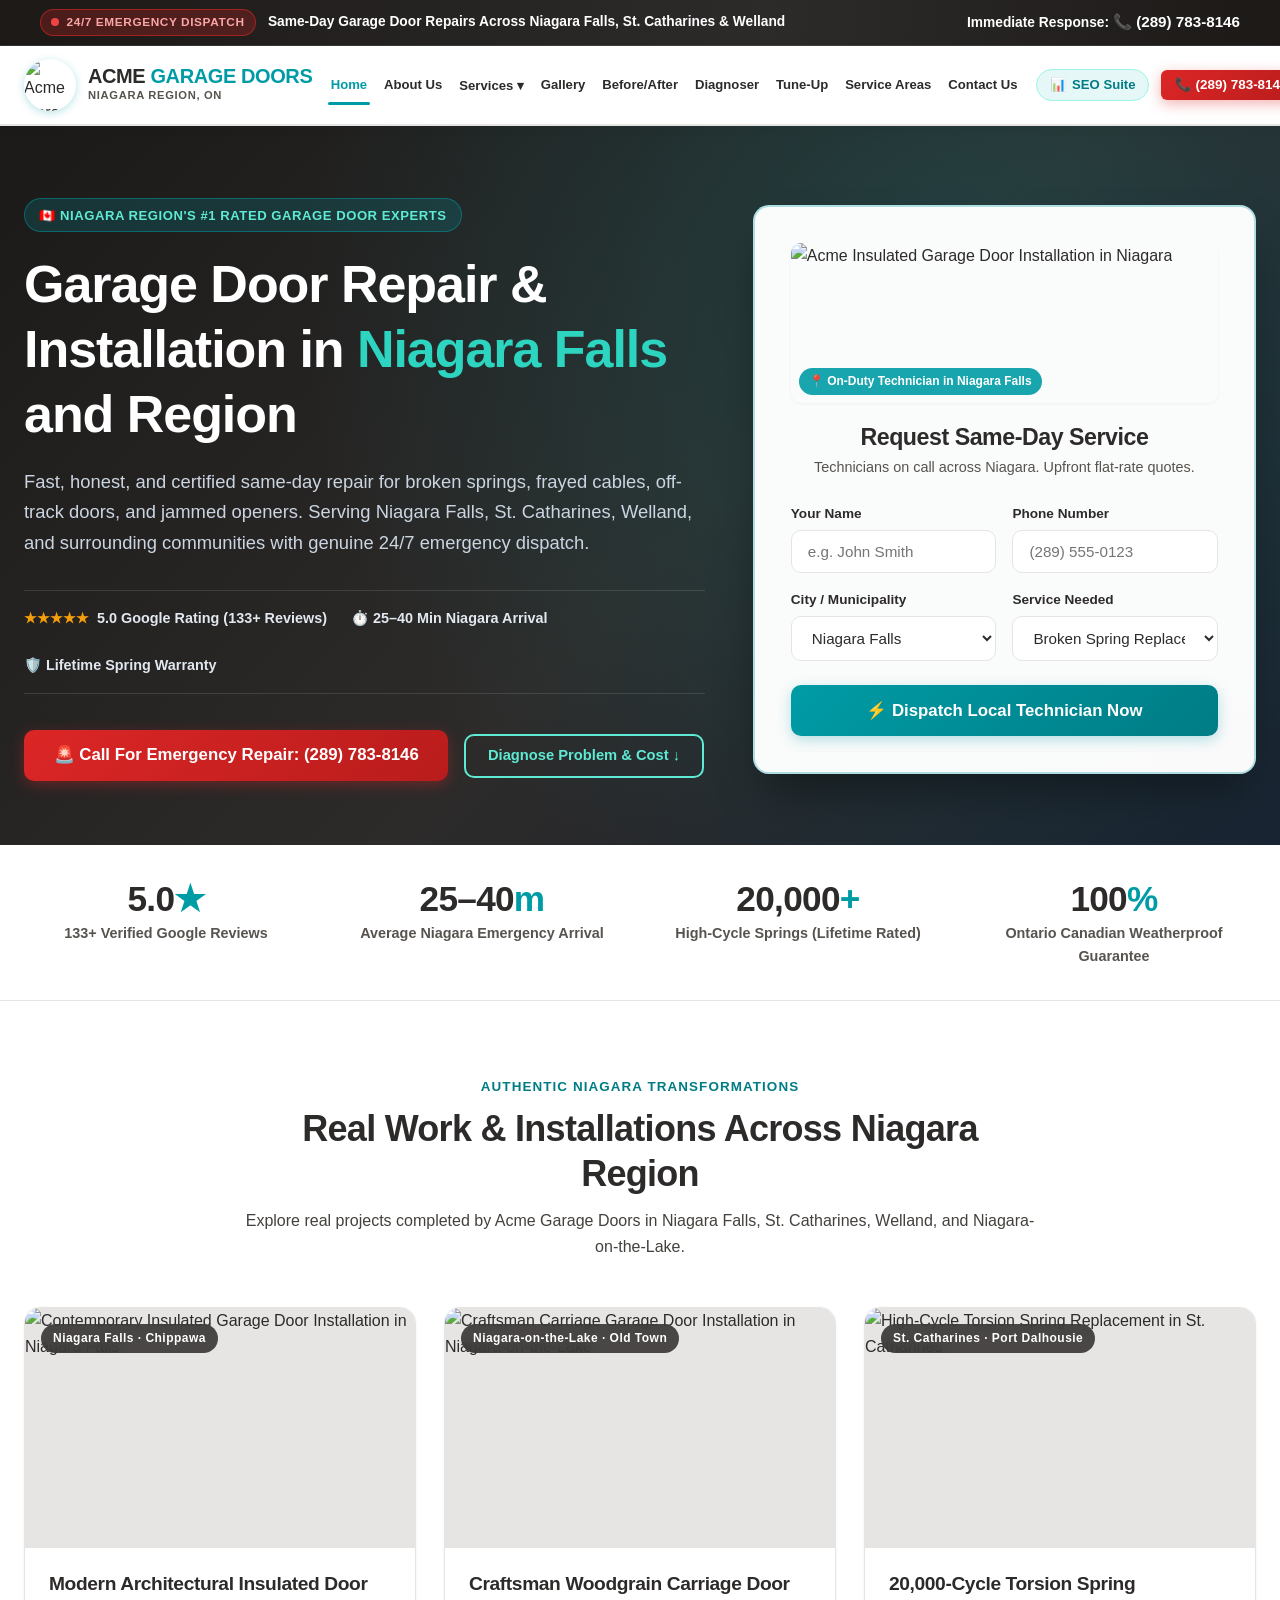
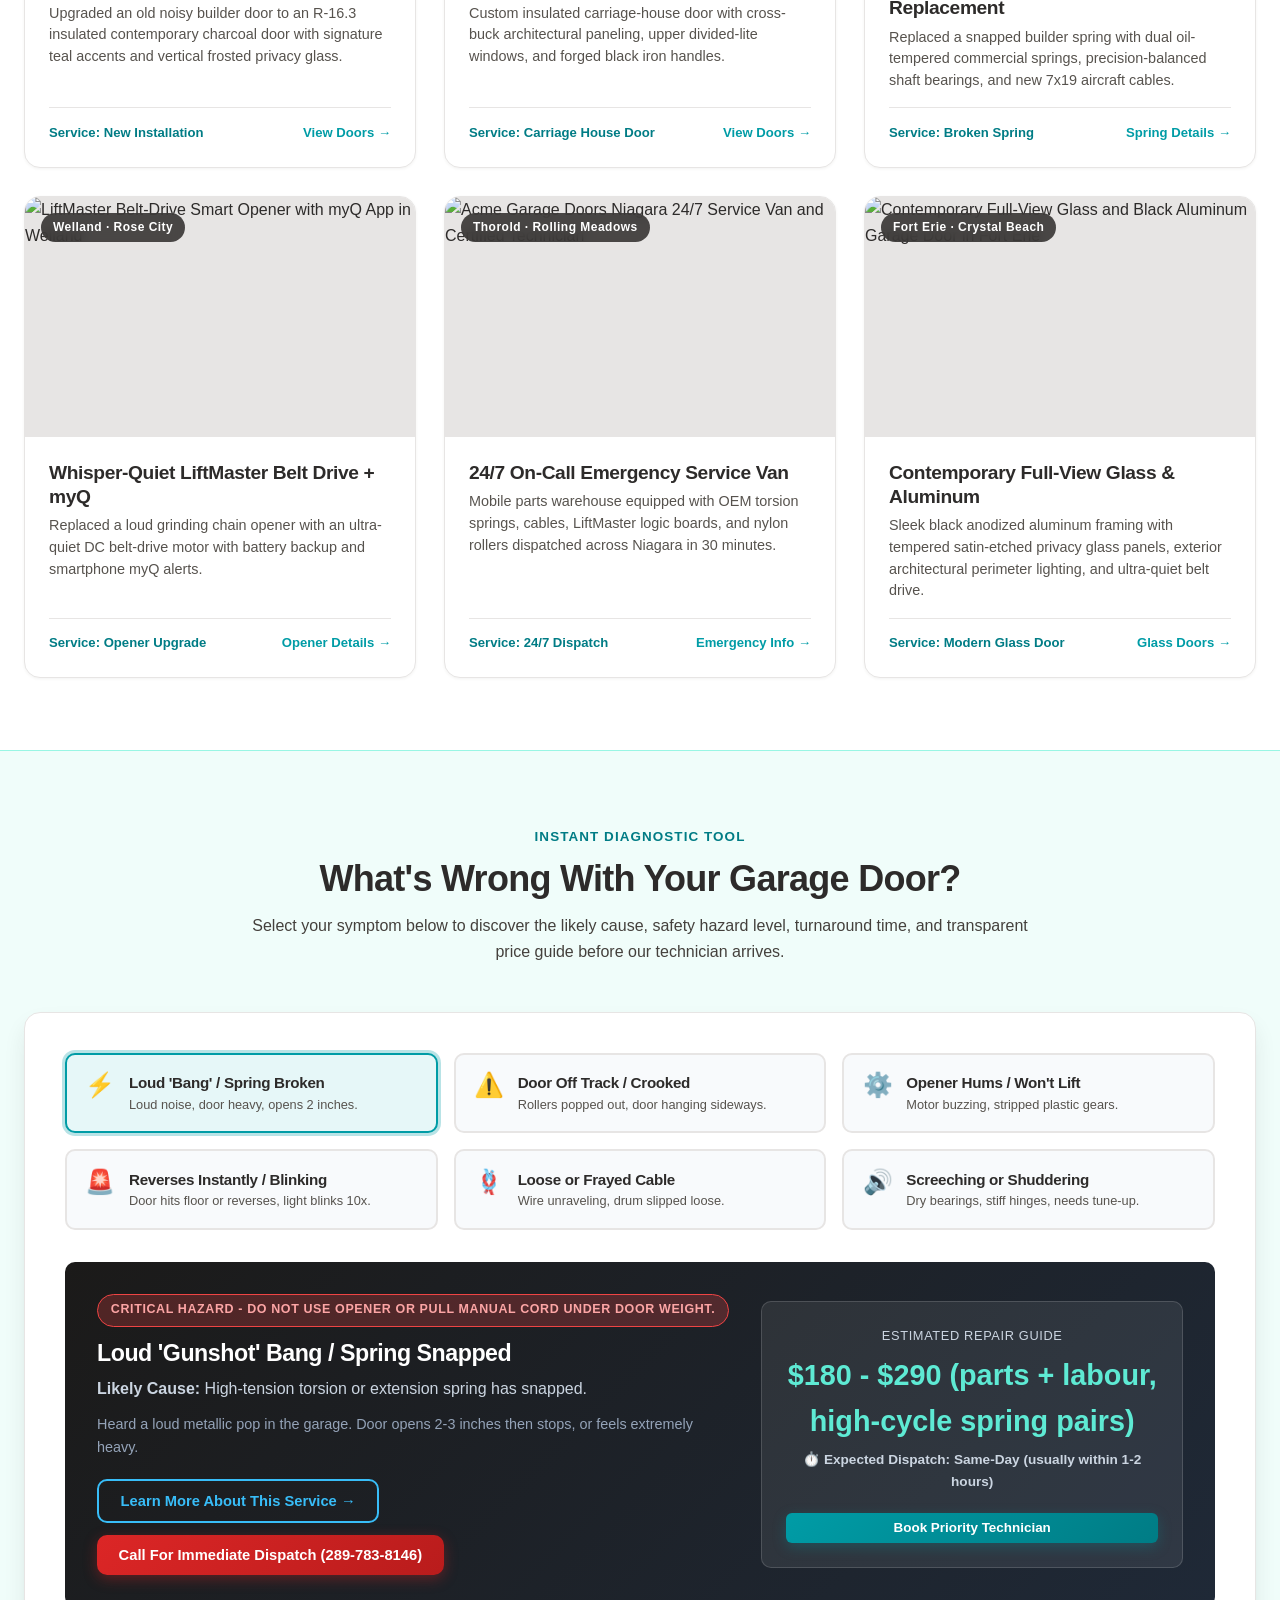
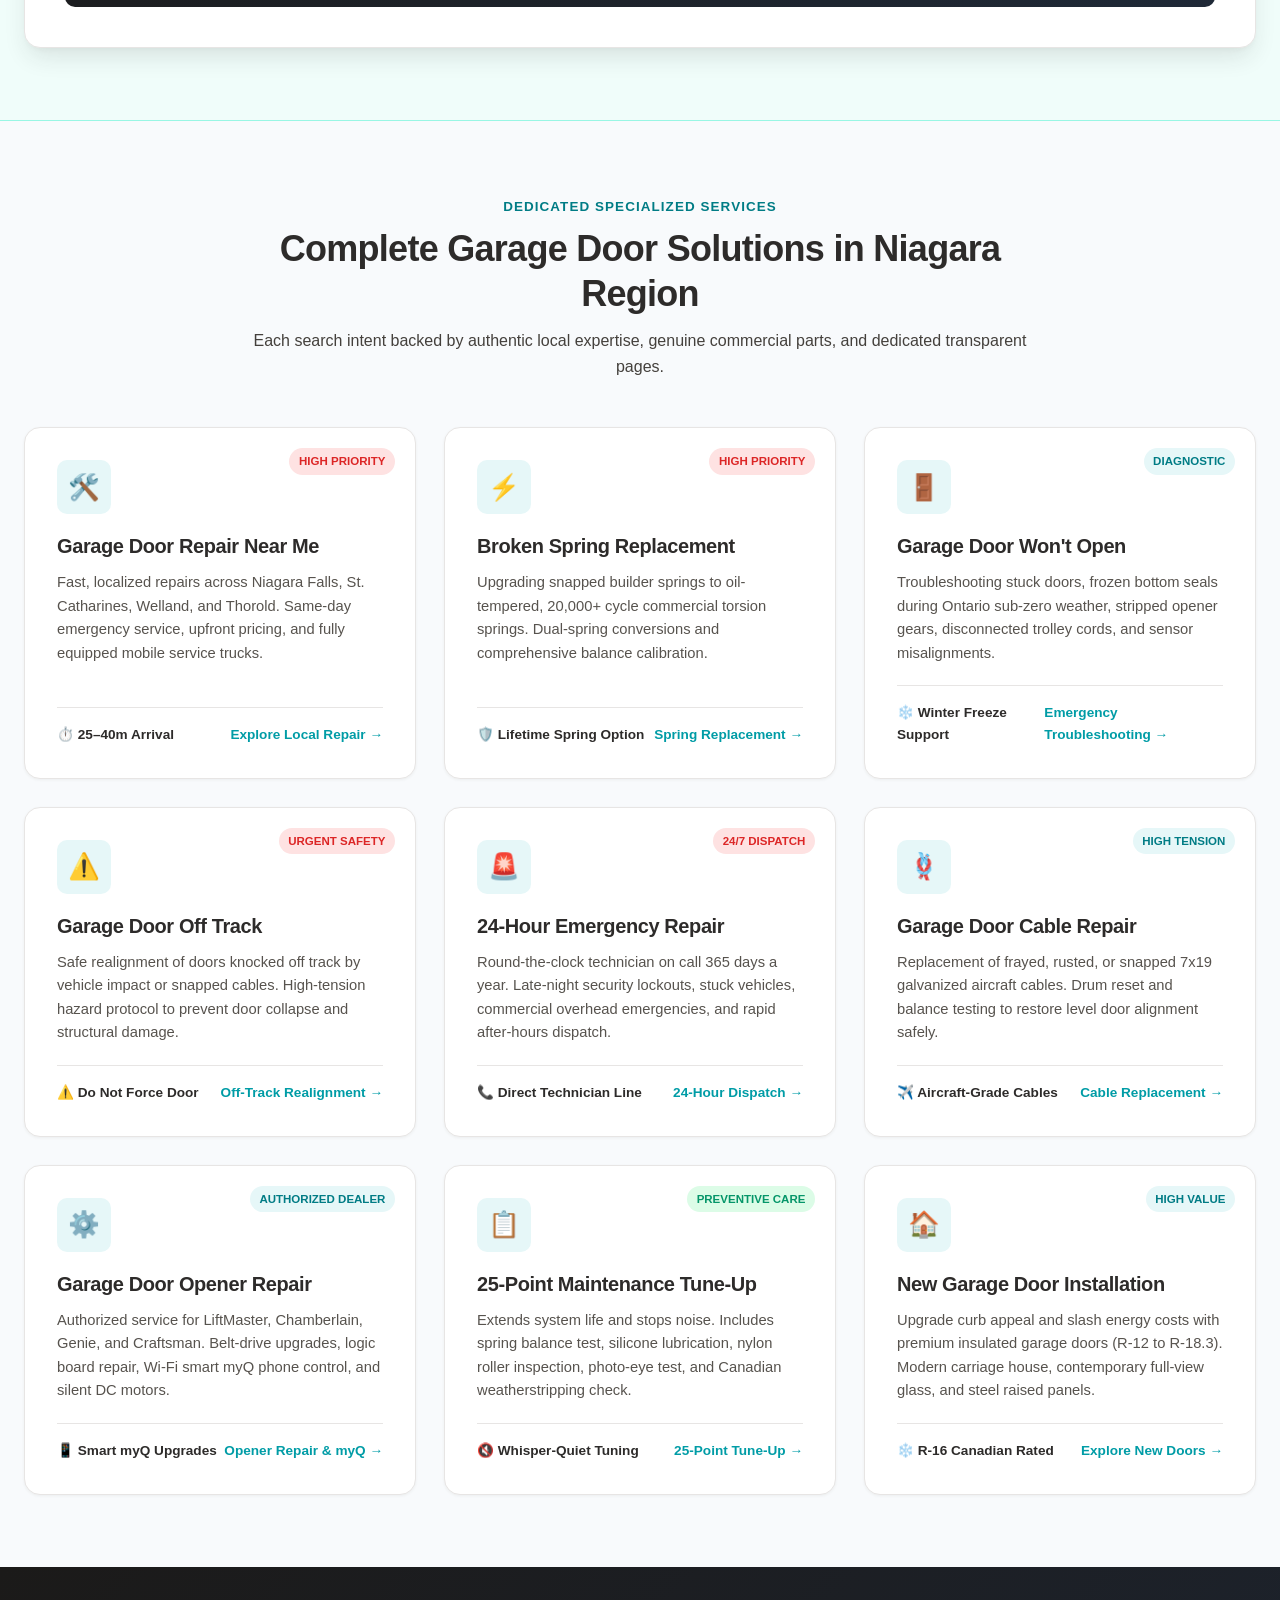
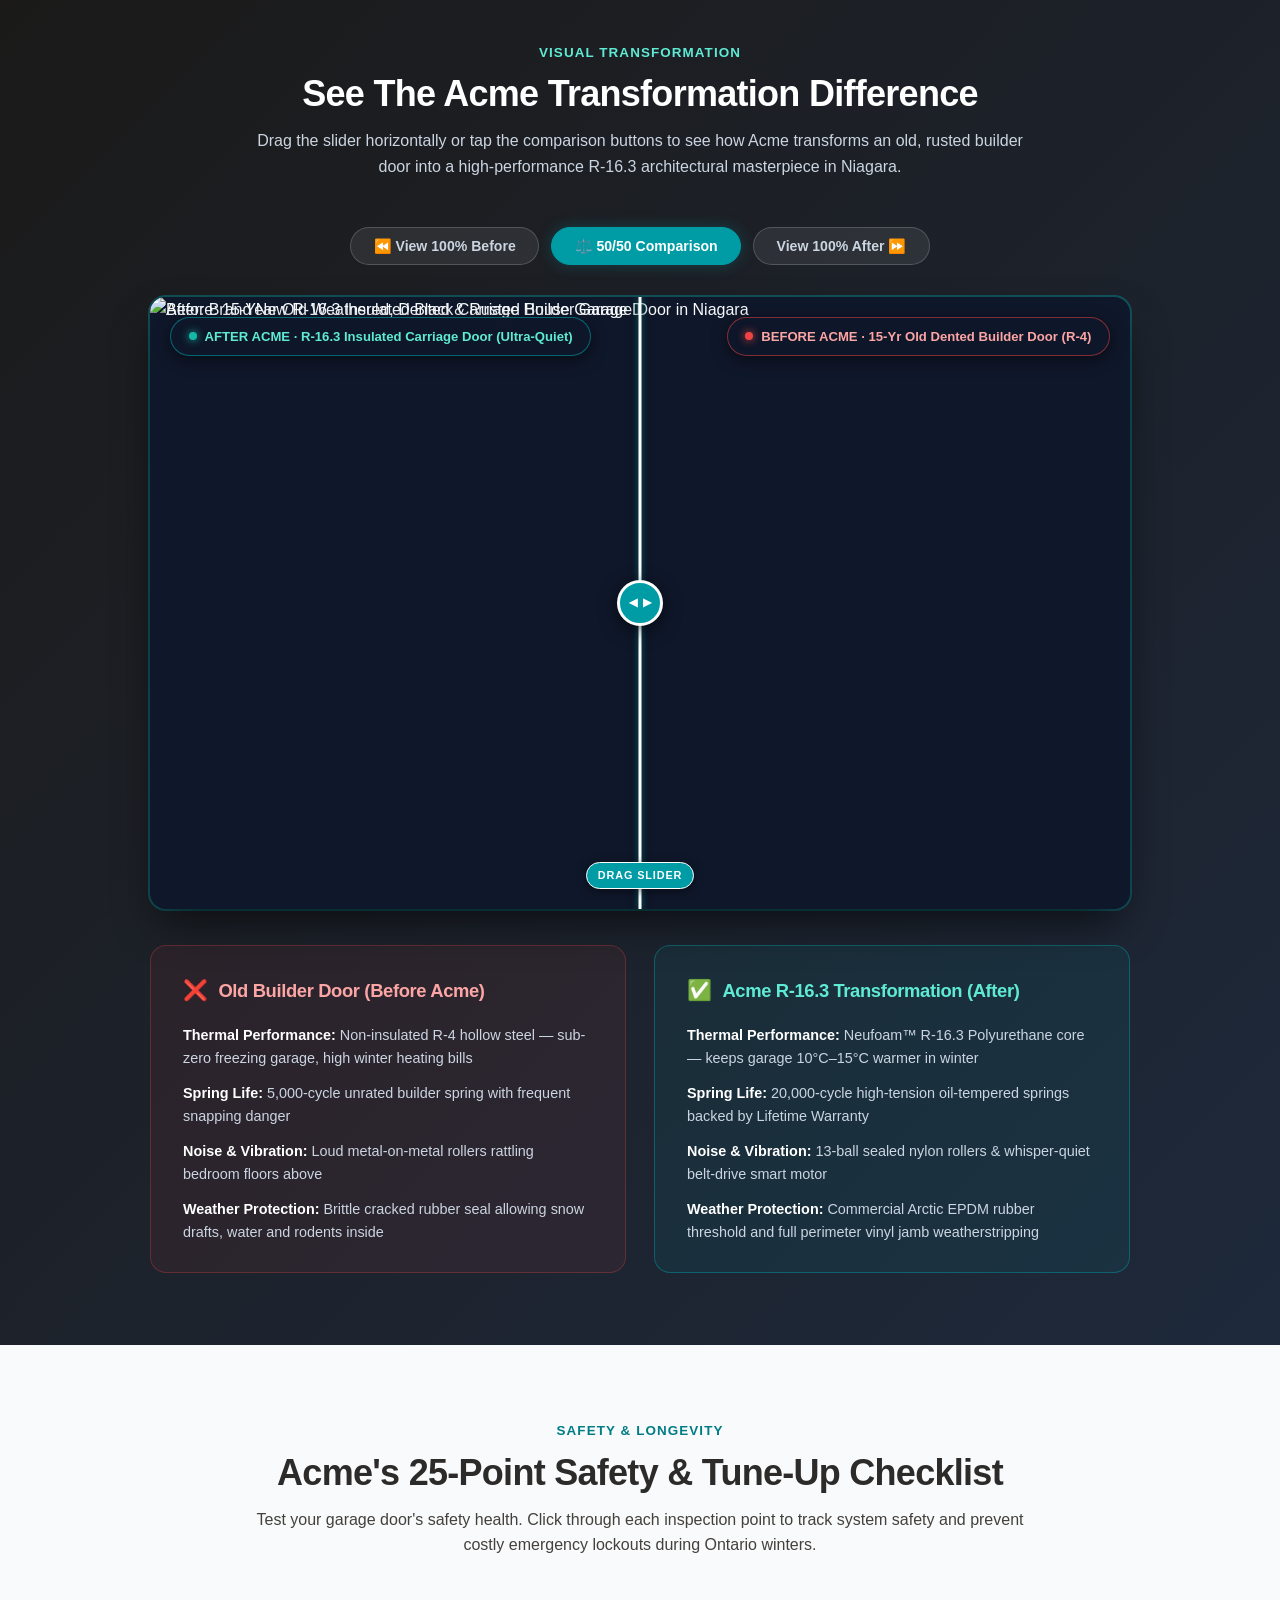
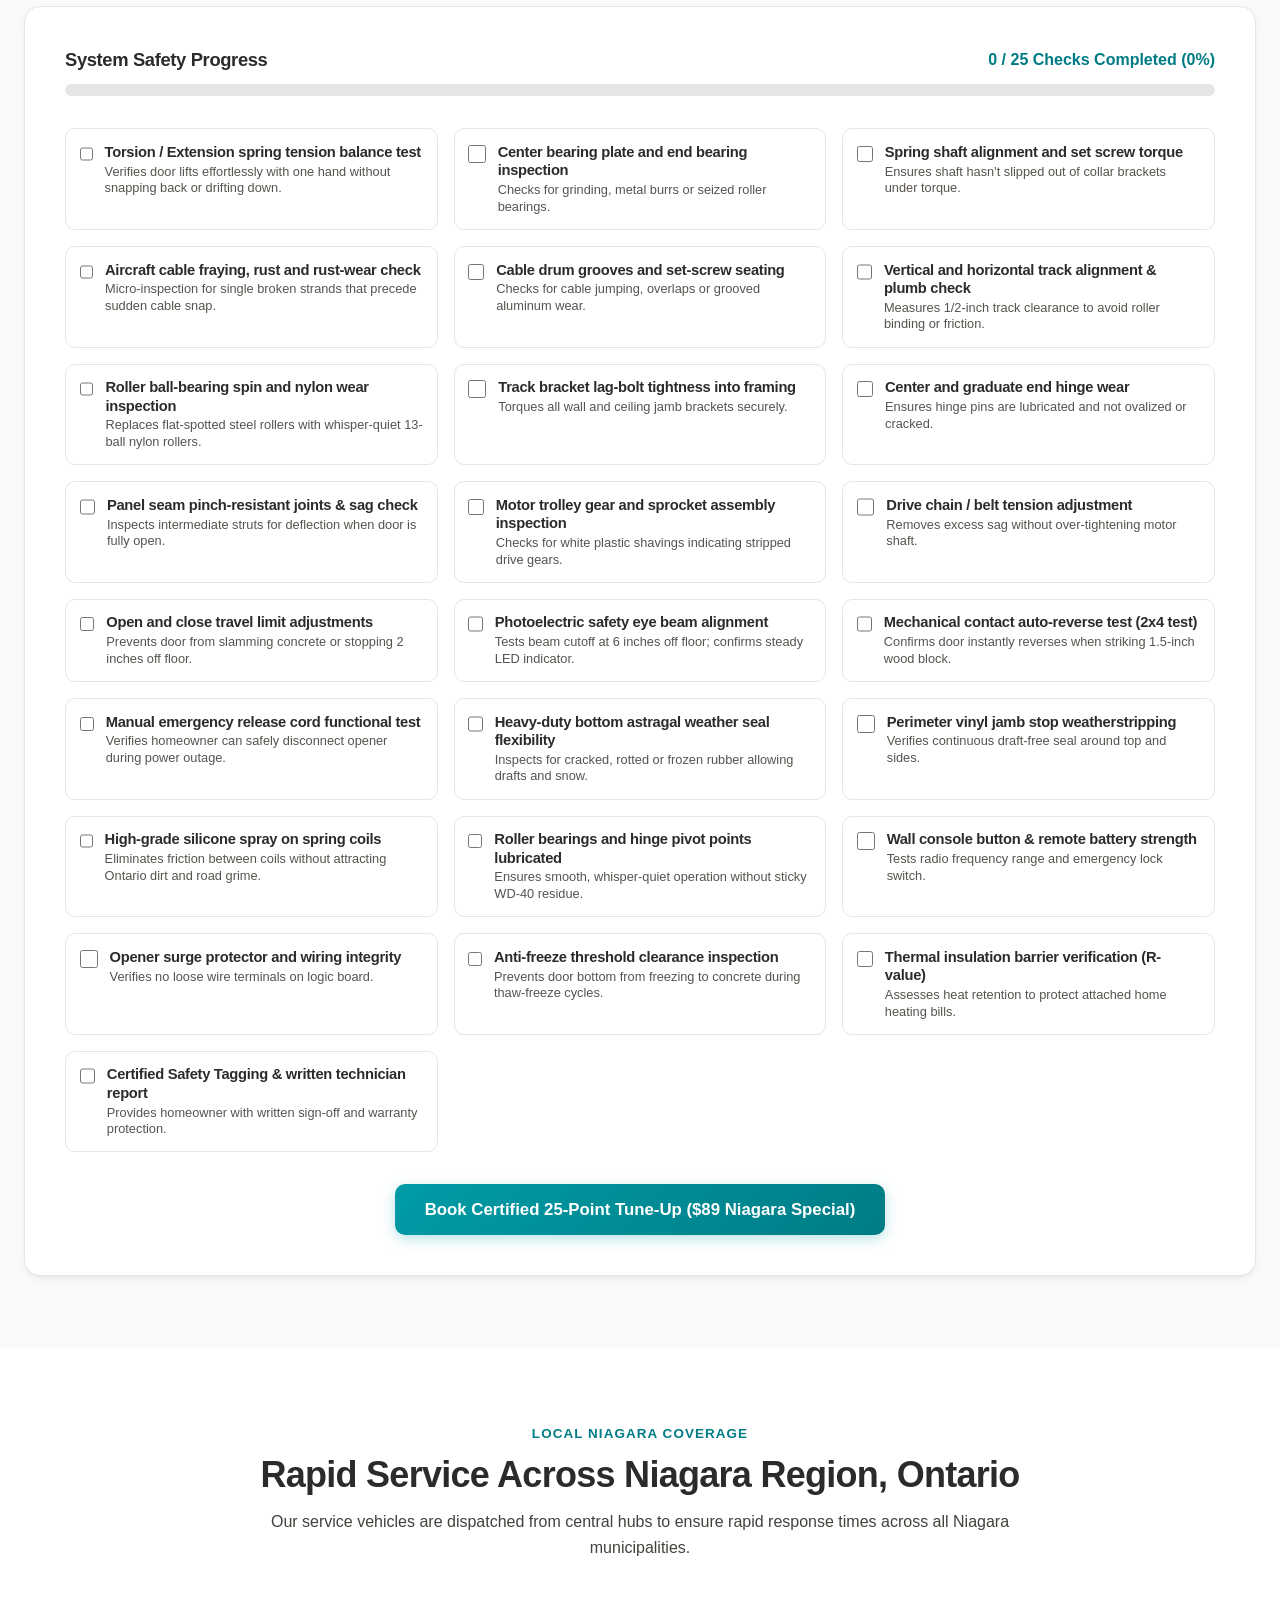
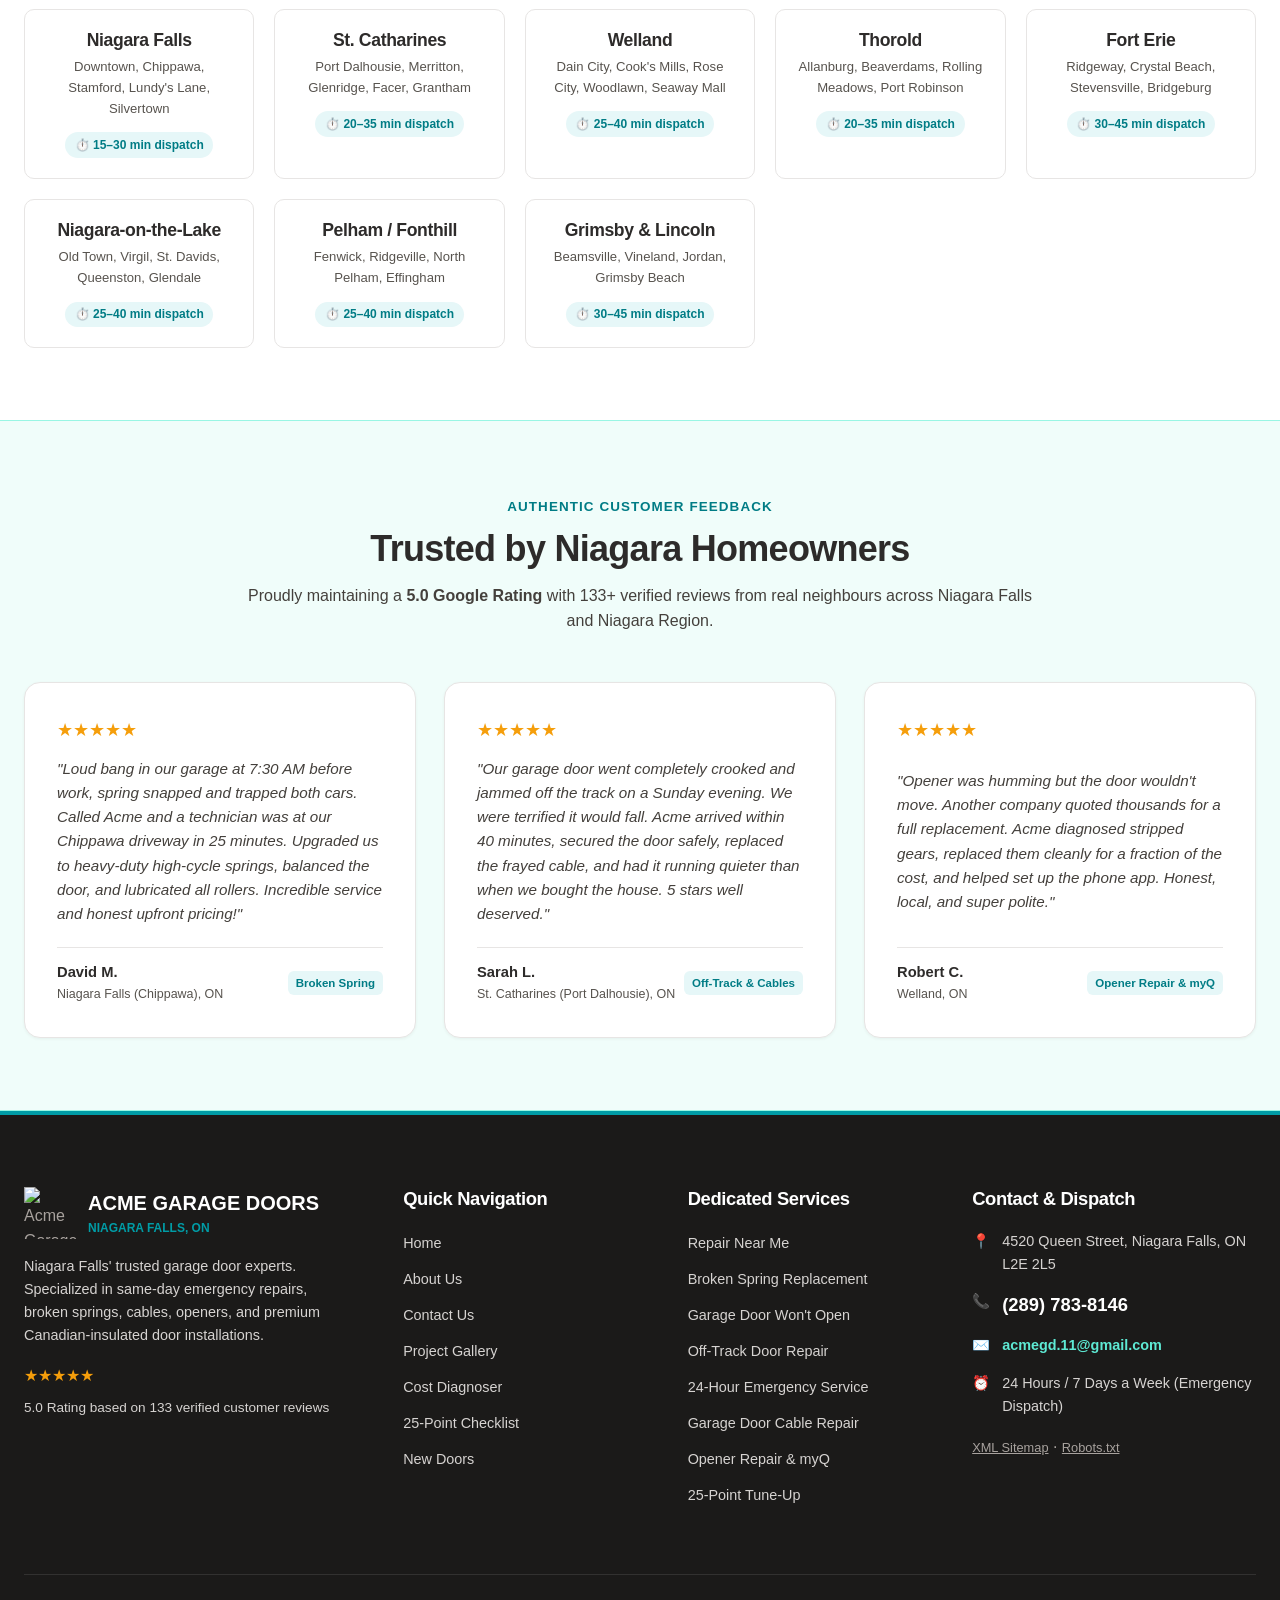
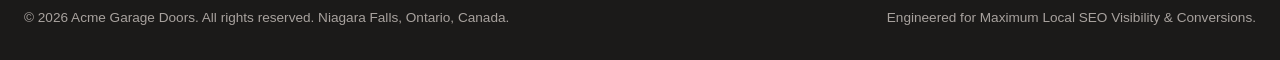
==== index.html @ 8277e45f "Add files via upload" ====
<!DOCTYPE html>
<html lang="en-CA">
<head>
  <meta charset="UTF-8">
  <meta name="viewport" content="width=device-width, initial-scale=1.0">
  
  <!-- Primary SEO Meta Tags -->
  <title>Garage Door Repair & Installation in Niagara Region | Acme</title>
  <meta name="description" content="Need garage door repair in Niagara Falls or Niagara Region? Acme repairs springs, cables, openers & tracks same-day, and installs new insulated doors. 5.0★ rated. Call 289-783-8146.">
  <meta name="keywords" content="garage door repair near me, broken garage door spring, garage door won't open, garage door off track, 24 hour garage door repair, garage door cable repair, garage door opener repair, garage door tune up, new garage door installation, Niagara Falls, Niagara Region, St. Catharines, Welland">
  <meta name="author" content="Acme Garage Doors">
  <meta name="robots" content="index, follow, max-snippet:-1, max-image-preview:large, max-video-preview:-1">
  <link rel="canonical" href="https://acmegaragedoors.ca/">
  
  <!-- Favicon -->
  <link rel="icon" type="image/png" href="assets/acme-logo.png">

  <!-- Open Graph / Facebook -->
  <meta property="og:type" content="website">
  <meta property="og:url" content="https://acmegaragedoors.ca/">
  <meta property="og:title" content="Garage Door Repair & Installation in Niagara Region | Acme">
  <meta property="og:description" content="Niagara Falls' trusted garage door experts. 24/7 emergency service, broken spring replacement, cable repairs, openers, and new insulated doors. 5.0★ rating with 133+ reviews. Call 289-783-8146.">
  <meta property="og:image" content="https://acmegaragedoors.ca/assets/hero-garage-door.jpg">
  <meta property="og:locale" content="en_CA">
  <meta property="og:site_name" content="Acme Garage Doors">

  <!-- Twitter Cards -->
  <meta name="twitter:card" content="summary_large_image">
  <meta name="twitter:title" content="Garage Door Repair & Installation in Niagara Region | Acme">
  <meta name="twitter:description" content="Niagara's top-rated garage door repair & installation. Fast same-day dispatch for broken springs, openers & emergencies. Call 289-783-8146.">
  <meta name="twitter:image" content="https://acmegaragedoors.ca/assets/hero-garage-door.jpg">

  <!-- Stylesheet -->
  <link rel="stylesheet" href="styles.css">

  <!-- JSON-LD Structured Data: LocalBusiness & AggregateRating -->
  <script type="application/ld+json">
  {
    "@context": "https://schema.org",
    "@type": "HomeAndConstructionBusiness",
    "name": "Acme Garage Doors",
    "alternateName": "Acme Garage Doors Niagara",
    "image": "https://acmegaragedoors.ca/assets/acme-logo.png",
    "@id": "https://acmegaragedoors.ca/#organization",
    "url": "https://acmegaragedoors.ca",
    "telephone": "+1-289-783-8146",
    "priceRange": "$$",
    "address": {
      "@type": "PostalAddress",
      "streetAddress": "4520 Queen Street",
      "addressLocality": "Niagara Falls",
      "addressRegion": "ON",
      "postalCode": "L2E 2L5",
      "addressCountry": "CA"
    },
    "geo": {
      "@type": "GeoCoordinates",
      "latitude": 43.1070,
      "longitude": -79.0664
    },
    "openingHoursSpecification": [
      {
        "@type": "OpeningHoursSpecification",
        "dayOfWeek": ["Monday", "Tuesday", "Wednesday", "Thursday", "Friday", "Saturday", "Sunday"],
        "opens": "00:00",
        "closes": "23:59"
      }
    ],
    "areaServed": [
      { "@type": "City", "name": "Niagara Falls" },
      { "@type": "City", "name": "St. Catharines" },
      { "@type": "City", "name": "Welland" },
      { "@type": "City", "name": "Thorold" },
      { "@type": "City", "name": "Fort Erie" },
      { "@type": "City", "name": "Niagara-on-the-Lake" },
      { "@type": "City", "name": "Pelham" },
      { "@type": "City", "name": "Port Colborne" },
      { "@type": "City", "name": "Grimsby" },
      { "@type": "City", "name": "Lincoln" }
    ],
    "aggregateRating": {
      "@type": "AggregateRating",
      "ratingValue": "5.0",
      "reviewCount": "133",
      "bestRating": "5",
      "worstRating": "1"
    }
  }
  </script>
</head>
<body>

  <!-- Emergency 24/7 Top Bar -->
  <aside class="emergency-topbar" aria-label="Emergency Announcement">
    <div class="container emergency-topbar-inner">
      <div style="display: flex; align-items: center; gap: 0.75rem;">
        <span class="emergency-badge"><span class="pulse-dot"></span> 24/7 Emergency Dispatch</span>
        <span>Same-Day Garage Door Repairs Across Niagara Falls, St. Catharines & Welland</span>
      </div>
      <div>
        <span>Immediate Response: </span>
        <a href="tel:2897838146" class="topbar-phone">📞 (289) 783-8146</a>
      </div>
    </div>
  </aside>

  <!-- Sticky One-Line Header -->
  <header class="site-header">
    <div class="container header-inner">
      <!-- Official Logo & Brand -->
      <a href="/" class="brand-logo" aria-label="Acme Garage Doors Homepage">
        <img src="assets/acme-logo.png" alt="Acme Garage Doors Official Logo" class="brand-logo-img">
        <div class="brand-text-col">
          <div class="brand-title">ACME <span>GARAGE DOORS</span></div>
          <span class="brand-subtitle">Niagara Region, ON</span>
        </div>
      </a>

      <!-- Navigation Menu Strictly in ONE Line -->
      <nav class="main-nav" aria-label="Main Navigation">
        <a href="/" class="nav-link active">Home</a>
        <a href="about-us.html" class="nav-link">About Us</a>
        
        <div class="nav-item-dropdown">
          <a href="#services" class="nav-link">Services ▾</a>
          <div class="dropdown-menu">
            <a href="garage-door-repair-niagara-falls.html" class="dropdown-item">🛠️ Repair Near Me (Niagara Falls)</a>
            <a href="broken-spring-replacement-niagara-falls.html" class="dropdown-item">⚡ Broken Spring Replacement</a>
            <a href="garage-door-wont-open-niagara-region.html" class="dropdown-item">🚪 Garage Door Won't Open</a>
            <a href="off-track-garage-door-repair-niagara-region.html" class="dropdown-item">⚠️ Off-Track Door Realignment</a>
            <a href="24-hour-garage-door-repair-niagara-region.html" class="dropdown-item">🚨 24-Hour Emergency Service</a>
            <a href="garage-door-cable-repair-niagara-region.html" class="dropdown-item">🪢 High-Tension Cable Repair</a>
            <a href="garage-door-opener-repair-niagara-region.html" class="dropdown-item">⚙️ Opener Repair (LiftMaster/myQ)</a>
            <a href="garage-door-maintenance-tune-up-niagara-region.html" class="dropdown-item">📋 25-Point Tune-Up Checklist</a>
            <a href="garage-door-installation-niagara.html" class="dropdown-item">🏠 New Door Installation (R-16)</a>
          </div>
        </div>

        <a href="#gallery" class="nav-link">Gallery</a>
        <a href="#transformation" class="nav-link">Before/After</a>
        <a href="#diagnoser" class="nav-link">Diagnoser</a>
        <a href="#checklist" class="nav-link">Tune-Up</a>
        <a href="#areas" class="nav-link">Service Areas</a>
        <a href="contact-us.html" class="nav-link">Contact Us</a>
      </nav>

      <!-- Right Header Actions in Same Line -->
      <div class="header-actions">
        <button class="seo-switch-btn open-seo-module-btn" title="Inspect Full 8-Module SEO Suite">
          <span>📊</span> SEO Suite
        </button>
        <a href="tel:2897838146" class="btn btn-emergency btn-sm">
          📞 (289) 783-8146
        </a>
        <button class="mobile-nav-toggle" aria-label="Toggle navigation">☰</button>
      </div>
    </div>
  </header>

  <!-- Hero Section with Hero Image & Fast Booking -->
  <section class="hero" id="home">
    <div class="container hero-grid">
      <div>
        <div class="hero-tag">🇨🇦 Niagara Region's #1 Rated Garage Door Experts</div>
        <h1>Garage Door Repair & Installation in <span>Niagara Falls</span> and Region</h1>
        <p class="hero-subtext">
          Fast, honest, and certified same-day repair for broken springs, frayed cables, off-track doors, and jammed openers. Serving Niagara Falls, St. Catharines, Welland, and surrounding communities with genuine 24/7 emergency dispatch.
        </p>

        <div class="hero-trust-row">
          <div class="trust-pill">
            <span class="trust-stars">★★★★★</span>
            <span><strong>5.0 Google Rating</strong> (133+ Reviews)</span>
          </div>
          <div class="trust-pill">
            <span>⏱️ <strong>25–40 Min</strong> Niagara Arrival</span>
          </div>
          <div class="trust-pill">
            <span>🛡️ <strong>Lifetime Spring</strong> Warranty</span>
          </div>
        </div>

        <div class="hero-cta-group">
          <a href="tel:2897838146" class="btn btn-emergency btn-lg">
            🚨 Call For Emergency Repair: (289) 783-8146
          </a>
          <a href="#diagnoser" class="btn btn-outline" style="border-color: #5eead4; color: #5eead4;">
            Diagnose Problem & Cost ↓
          </a>
        </div>
      </div>

      <!-- Hero Fast Booking Form Card with Image Preview -->
      <div class="hero-card" id="quickQuoteForm">
        <div style="position: relative; border-radius: var(--radius-md); overflow: hidden; margin-bottom: 1.25rem; height: 160px; box-shadow: var(--shadow-sm);">
          <img src="assets/hero-garage-door.jpg" alt="Acme Insulated Garage Door Installation in Niagara" style="width: 100%; height: 100%; object-fit: cover;">
          <div style="position: absolute; bottom: 8px; left: 8px; background: rgba(0, 156, 166, 0.9); backdrop-filter: blur(4px); color: #ffffff; padding: 4px 10px; border-radius: var(--radius-full); font-size: 0.75rem; font-weight: 800;">
            📍 On-Duty Technician in Niagara Falls
          </div>
        </div>

        <div class="hero-card-header">
          <h3>Request Same-Day Service</h3>
          <p>Technicians on call across Niagara. Upfront flat-rate quotes.</p>
        </div>

        <form class="quick-form lead-capture-form">
          <div class="form-row">
            <div class="form-group">
              <label for="quoteName">Your Name</label>
              <input type="text" id="quoteName" name="name" class="form-control" placeholder="e.g. John Smith" required>
            </div>
            <div class="form-group">
              <label for="quotePhone">Phone Number</label>
              <input type="tel" id="quotePhone" name="phone" class="form-control" placeholder="(289) 555-0123" required>
            </div>
          </div>

          <div class="form-row">
            <div class="form-group">
              <label for="quoteCity">City / Municipality</label>
              <select id="quoteCity" name="city" class="form-control" required>
                <option value="Niagara Falls">Niagara Falls</option>
                <option value="St. Catharines">St. Catharines</option>
                <option value="Welland">Welland</option>
                <option value="Thorold">Thorold</option>
                <option value="Fort Erie">Fort Erie</option>
                <option value="Niagara-on-the-Lake">Niagara-on-the-Lake</option>
                <option value="Pelham / Fonthill">Pelham / Fonthill</option>
                <option value="Port Colborne">Port Colborne</option>
                <option value="Grimsby / Lincoln">Grimsby / Lincoln</option>
              </select>
            </div>
            <div class="form-group">
              <label for="quoteService">Service Needed</label>
              <select id="quoteService" name="service" class="form-control" required>
                <option value="Broken Spring Replacement">Broken Spring Replacement</option>
                <option value="Door Won't Open (Emergency)">Door Won't Open (Emergency)</option>
                <option value="Garage Door Off Track">Garage Door Off Track</option>
                <option value="Cable Repair / Snapped Cable">Cable Repair / Snapped Cable</option>
                <option value="Opener Repair / Replacement">Opener Repair / Replacement</option>
                <option value="25-Point Tune-Up & Lube">25-Point Tune-Up & Lube</option>
                <option value="New Garage Door Installation">New Garage Door Installation</option>
              </select>
            </div>
          </div>

          <button type="submit" class="btn btn-primary btn-lg" style="width: 100%; margin-top: 0.5rem;">
            ⚡ Dispatch Local Technician Now
          </button>
        </form>
      </div>
    </div>
  </section>

  <!-- Trust Stats Strip -->
  <section class="stats-bar">
    <div class="container">
      <div class="stats-grid">
        <div class="stat-item">
          <h3>5.0<span>★</span></h3>
          <p>133+ Verified Google Reviews</p>
        </div>
        <div class="stat-item">
          <h3>25–40<span>m</span></h3>
          <p>Average Niagara Emergency Arrival</p>
        </div>
        <div class="stat-item">
          <h3>20,000<span>+</span></h3>
          <p>High-Cycle Springs (Lifetime Rated)</p>
        </div>
        <div class="stat-item">
          <h3>100<span>%</span></h3>
          <p>Ontario Canadian Weatherproof Guarantee</p>
        </div>
      </div>
    </div>
  </section>

  <!-- BRAND NEW: Real Work in Niagara Region: Rich Photo Gallery Showcase -->
  <section class="section section-alt" id="gallery">
    <div class="container">
      <div class="gallery-section-header">
        <span class="section-tag">Authentic Niagara Transformations</span>
        <h2>Real Work & Installations Across Niagara Region</h2>
        <p>Explore real projects completed by Acme Garage Doors in Niagara Falls, St. Catharines, Welland, and Niagara-on-the-Lake.</p>
      </div>

      <div class="photo-gallery-grid">
        <!-- 1. Modern Charcoal & Teal Insulated Door -->
        <article class="gallery-card">
          <div class="gallery-img-wrap">
            <img src="assets/hero-garage-door.jpg" alt="Contemporary Insulated Garage Door Installation in Niagara Falls" class="gallery-img">
            <span class="gallery-badge">Niagara Falls · Chippawa</span>
          </div>
          <div class="gallery-info">
            <h4>Modern Architectural Insulated Door</h4>
            <p>Upgraded an old noisy builder door to an R-16.3 insulated contemporary charcoal door with signature teal accents and vertical frosted privacy glass.</p>
            <div class="gallery-meta">
              <span>Service: New Installation</span>
              <a href="garage-door-installation-niagara.html">View Doors →</a>
            </div>
          </div>
        </article>

        <!-- 2. Upscale Carriage House Door -->
        <article class="gallery-card">
          <div class="gallery-img-wrap">
            <img src="assets/carriage-door.jpg" alt="Craftsman Carriage Garage Door Installation in Niagara-on-the-Lake" class="gallery-img">
            <span class="gallery-badge">Niagara-on-the-Lake · Old Town</span>
          </div>
          <div class="gallery-info">
            <h4>Craftsman Woodgrain Carriage Door</h4>
            <p>Custom insulated carriage-house door with cross-buck architectural paneling, upper divided-lite windows, and forged black iron handles.</p>
            <div class="gallery-meta">
              <span>Service: Carriage House Door</span>
              <a href="garage-door-installation-niagara.html">View Doors →</a>
            </div>
          </div>
        </article>

        <!-- 3. Heavy-Duty High-Cycle Torsion Spring -->
        <article class="gallery-card">
          <div class="gallery-img-wrap">
            <img src="assets/torsion-spring.jpg" alt="High-Cycle Torsion Spring Replacement in St. Catharines" class="gallery-img">
            <span class="gallery-badge">St. Catharines · Port Dalhousie</span>
          </div>
          <div class="gallery-info">
            <h4>20,000-Cycle Torsion Spring Replacement</h4>
            <p>Replaced a snapped builder spring with dual oil-tempered commercial springs, precision-balanced shaft bearings, and new 7x19 aircraft cables.</p>
            <div class="gallery-meta">
              <span>Service: Broken Spring</span>
              <a href="broken-spring-replacement-niagara-falls.html">Spring Details →</a>
            </div>
          </div>
        </article>

        <!-- 4. LiftMaster Smart Opener & myQ Smartphone Setup -->
        <article class="gallery-card">
          <div class="gallery-img-wrap">
            <img src="assets/smart-opener.jpg" alt="LiftMaster Belt-Drive Smart Opener with myQ App in Welland" class="gallery-img">
            <span class="gallery-badge">Welland · Rose City</span>
          </div>
          <div class="gallery-info">
            <h4>Whisper-Quiet LiftMaster Belt Drive + myQ</h4>
            <p>Replaced a loud grinding chain opener with an ultra-quiet DC belt-drive motor with battery backup and smartphone myQ alerts.</p>
            <div class="gallery-meta">
              <span>Service: Opener Upgrade</span>
              <a href="garage-door-opener-repair-niagara-region.html">Opener Details →</a>
            </div>
          </div>
        </article>

        <!-- 5. 24/7 Mobile Service Truck & Technician -->
        <article class="gallery-card">
          <div class="gallery-img-wrap">
            <img src="assets/technician-van.jpg" alt="Acme Garage Doors Niagara 24/7 Service Van and Certified Technician" class="gallery-img">
            <span class="gallery-badge">Thorold · Rolling Meadows</span>
          </div>
          <div class="gallery-info">
            <h4>24/7 On-Call Emergency Service Van</h4>
            <p>Mobile parts warehouse equipped with OEM torsion springs, cables, LiftMaster logic boards, and nylon rollers dispatched across Niagara in 30 minutes.</p>
            <div class="gallery-meta">
              <span>Service: 24/7 Dispatch</span>
              <a href="24-hour-garage-door-repair-niagara-region.html">Emergency Info →</a>
            </div>
          </div>
        </article>

        <!-- 6. Contemporary Full-View Glass Door -->
        <article class="gallery-card">
          <div class="gallery-img-wrap">
            <img src="assets/glass-door.jpg" alt="Contemporary Full-View Glass and Black Aluminum Garage Door in Fort Erie" class="gallery-img">
            <span class="gallery-badge">Fort Erie · Crystal Beach</span>
          </div>
          <div class="gallery-info">
            <h4>Contemporary Full-View Glass & Aluminum</h4>
            <p>Sleek black anodized aluminum framing with tempered satin-etched privacy glass panels, exterior architectural perimeter lighting, and ultra-quiet belt drive.</p>
            <div class="gallery-meta">
              <span>Service: Modern Glass Door</span>
              <a href="garage-door-installation-niagara.html">Glass Doors →</a>
            </div>
          </div>
        </article>
      </div>
    </div>
  </section>

  <!-- Interactive Problem Diagnoser & Cost Estimator -->
  <section class="section section-teal-tint" id="diagnoser">
    <div class="container">
      <div class="gallery-section-header">
        <span class="section-tag">Instant Diagnostic Tool</span>
        <h2>What's Wrong With Your Garage Door?</h2>
        <p>Select your symptom below to discover the likely cause, safety hazard level, turnaround time, and transparent price guide before our technician arrives.</p>
      </div>

      <div class="diagnoser-box">
        <div class="diagnostic-selector-grid">
          <button class="diag-btn active" data-diag-id="spring">
            <span class="diag-btn-icon">⚡</span>
            <div class="diag-btn-content">
              <h4>Loud 'Bang' / Spring Broken</h4>
              <p>Loud noise, door heavy, opens 2 inches.</p>
            </div>
          </button>
          <button class="diag-btn" data-diag-id="off-track">
            <span class="diag-btn-icon">⚠️</span>
            <div class="diag-btn-content">
              <h4>Door Off Track / Crooked</h4>
              <p>Rollers popped out, door hanging sideways.</p>
            </div>
          </button>
          <button class="diag-btn" data-diag-id="opener-hum">
            <span class="diag-btn-icon">⚙️</span>
            <div class="diag-btn-content">
              <h4>Opener Hums / Won't Lift</h4>
              <p>Motor buzzing, stripped plastic gears.</p>
            </div>
          </button>
          <button class="diag-btn" data-diag-id="sensor-blink">
            <span class="diag-btn-icon">🚨</span>
            <div class="diag-btn-content">
              <h4>Reverses Instantly / Blinking</h4>
              <p>Door hits floor or reverses, light blinks 10x.</p>
            </div>
          </button>
          <button class="diag-btn" data-diag-id="cables-loose">
            <span class="diag-btn-icon">🪢</span>
            <div class="diag-btn-content">
              <h4>Loose or Frayed Cable</h4>
              <p>Wire unraveling, drum slipped loose.</p>
            </div>
          </button>
          <button class="diag-btn" data-diag-id="noisy-squeak">
            <span class="diag-btn-icon">🔊</span>
            <div class="diag-btn-content">
              <h4>Screeching or Shuddering</h4>
              <p>Dry bearings, stiff hinges, needs tune-up.</p>
            </div>
          </button>
        </div>

        <!-- Rendered Diagnostic Card -->
        <div id="diagResultContainer" class="diag-result-card"></div>
      </div>
    </div>
  </section>

  <!-- The 9 SEO-Targeted Services Landing Hub -->
  <section class="section" id="services">
    <div class="container">
      <div class="gallery-section-header">
        <span class="section-tag">Dedicated Specialized Services</span>
        <h2>Complete Garage Door Solutions in Niagara Region</h2>
        <p>Each search intent backed by authentic local expertise, genuine commercial parts, and dedicated transparent pages.</p>
      </div>

      <div class="services-grid">
        <!-- 1. Garage Door Repair Near Me -->
        <article class="service-card">
          <span class="service-card-badge badge-emergency">High Priority</span>
          <div class="service-icon">🛠️</div>
          <h3>Garage Door Repair Near Me</h3>
          <p>Fast, localized repairs across Niagara Falls, St. Catharines, Welland, and Thorold. Same-day emergency service, upfront pricing, and fully equipped mobile service trucks.</p>
          <div class="service-card-meta">
            <span>⏱️ 25–40m Arrival</span>
            <a href="garage-door-repair-niagara-falls.html">Explore Local Repair →</a>
          </div>
        </article>

        <!-- 2. Broken Garage Door Spring -->
        <article class="service-card">
          <span class="service-card-badge badge-emergency">High Priority</span>
          <div class="service-icon">⚡</div>
          <h3>Broken Spring Replacement</h3>
          <p>Upgrading snapped builder springs to oil-tempered, 20,000+ cycle commercial torsion springs. Dual-spring conversions and comprehensive balance calibration.</p>
          <div class="service-card-meta">
            <span>🛡️ Lifetime Spring Option</span>
            <a href="broken-spring-replacement-niagara-falls.html">Spring Replacement →</a>
          </div>
        </article>

        <!-- 3. Garage Door Won't Open -->
        <article class="service-card">
          <span class="service-card-badge badge-popular">Diagnostic</span>
          <div class="service-icon">🚪</div>
          <h3>Garage Door Won't Open</h3>
          <p>Troubleshooting stuck doors, frozen bottom seals during Ontario sub-zero weather, stripped opener gears, disconnected trolley cords, and sensor misalignments.</p>
          <div class="service-card-meta">
            <span>❄️ Winter Freeze Support</span>
            <a href="garage-door-wont-open-niagara-region.html">Emergency Troubleshooting →</a>
          </div>
        </article>

        <!-- 4. Garage Door Off Track -->
        <article class="service-card">
          <span class="service-card-badge badge-emergency">Urgent Safety</span>
          <div class="service-icon">⚠️</div>
          <h3>Garage Door Off Track</h3>
          <p>Safe realignment of doors knocked off track by vehicle impact or snapped cables. High-tension hazard protocol to prevent door collapse and structural damage.</p>
          <div class="service-card-meta">
            <span>⚠️ Do Not Force Door</span>
            <a href="off-track-garage-door-repair-niagara-region.html">Off-Track Realignment →</a>
          </div>
        </article>

        <!-- 5. 24 Hour Garage Door Repair -->
        <article class="service-card">
          <span class="service-card-badge badge-emergency">24/7 Dispatch</span>
          <div class="service-icon">🚨</div>
          <h3>24-Hour Emergency Repair</h3>
          <p>Round-the-clock technician on call 365 days a year. Late-night security lockouts, stuck vehicles, commercial overhead emergencies, and rapid after-hours dispatch.</p>
          <div class="service-card-meta">
            <span>📞 Direct Technician Line</span>
            <a href="24-hour-garage-door-repair-niagara-region.html">24-Hour Dispatch →</a>
          </div>
        </article>

        <!-- 6. Garage Door Cable Repair -->
        <article class="service-card">
          <span class="service-card-badge badge-popular">High Tension</span>
          <div class="service-icon">🪢</div>
          <h3>Garage Door Cable Repair</h3>
          <p>Replacement of frayed, rusted, or snapped 7x19 galvanized aircraft cables. Drum reset and balance testing to restore level door alignment safely.</p>
          <div class="service-card-meta">
            <span>✈️ Aircraft-Grade Cables</span>
            <a href="garage-door-cable-repair-niagara-region.html">Cable Replacement →</a>
          </div>
        </article>

        <!-- 7. Garage Door Opener Repair -->
        <article class="service-card">
          <span class="service-card-badge badge-popular">Authorized Dealer</span>
          <div class="service-icon">⚙️</div>
          <h3>Garage Door Opener Repair</h3>
          <p>Authorized service for LiftMaster, Chamberlain, Genie, and Craftsman. Belt-drive upgrades, logic board repair, Wi-Fi smart myQ phone control, and silent DC motors.</p>
          <div class="service-card-meta">
            <span>📱 Smart myQ Upgrades</span>
            <a href="garage-door-opener-repair-niagara-region.html">Opener Repair & myQ →</a>
          </div>
        </article>

        <!-- 8. Garage Door Tune Up -->
        <article class="service-card">
          <span class="service-card-badge badge-tune">Preventive Care</span>
          <div class="service-icon">📋</div>
          <h3>25-Point Maintenance Tune-Up</h3>
          <p>Extends system life and stops noise. Includes spring balance test, silicone lubrication, nylon roller inspection, photo-eye test, and Canadian weatherstripping check.</p>
          <div class="service-card-meta">
            <span>🔇 Whisper-Quiet Tuning</span>
            <a href="garage-door-maintenance-tune-up-niagara-region.html">25-Point Tune-Up →</a>
          </div>
        </article>

        <!-- 9. New Garage Door Installation -->
        <article class="service-card">
          <span class="service-card-badge badge-popular">High Value</span>
          <div class="service-icon">🏠</div>
          <h3>New Garage Door Installation</h3>
          <p>Upgrade curb appeal and slash energy costs with premium insulated garage doors (R-12 to R-18.3). Modern carriage house, contemporary full-view glass, and steel raised panels.</p>
          <div class="service-card-meta">
            <span>❄️ R-16 Canadian Rated</span>
            <a href="garage-door-installation-niagara.html">Explore New Doors →</a>
          </div>
        </article>
      </div>
    </div>
  </section>

  <!-- Interactive Before & After Visual Slider -->
  <section class="section section-dark" id="transformation">
    <div class="container">
      <div class="gallery-section-header">
        <span class="section-tag" style="color: #5eead4;">Visual Transformation</span>
        <h2>See The Acme Transformation Difference</h2>
        <p>Drag the slider horizontally or tap the comparison buttons to see how Acme transforms an old, rusted builder door into a high-performance R-16.3 architectural masterpiece in Niagara.</p>
      </div>

      <!-- Quick Preset Comparison Buttons -->
      <div class="ba-preset-controls">
        <button type="button" class="ba-preset-btn" data-pos="0">⏪ View 100% Before</button>
        <button type="button" class="ba-preset-btn active" data-pos="50">⚖️ 50/50 Comparison</button>
        <button type="button" class="ba-preset-btn" data-pos="100">View 100% After ⏩</button>
      </div>

      <div class="before-after-wrapper" id="beforeAfterSlider" style="--slider-pos: 50%;">
        <!-- Before Image Layer (Underneath) -->
        <div class="ba-layer ba-layer-before">
          <img src="assets/before-garage-door.jpg" alt="Before: 15-Year Old Weathered, Dented & Rusted Builder Garage Door in Niagara" class="ba-layer-img">
          <div class="ba-floating-tag tag-before">
            <span class="badge-dot badge-red"></span>
            <span><strong>BEFORE ACME</strong> · 15-Yr Old Dented Builder Door (R-4)</span>
          </div>
        </div>

        <!-- After Image Layer (Clipped on Top) -->
        <div class="ba-layer ba-layer-after">
          <img src="assets/after-garage-door.jpg" alt="After: Brand New R-16.3 Insulated Black Carriage House Garage Door by Acme" class="ba-layer-img">
          <div class="ba-floating-tag tag-after">
            <span class="badge-dot badge-teal"></span>
            <span><strong>AFTER ACME</strong> · R-16.3 Insulated Carriage Door (Ultra-Quiet)</span>
          </div>
        </div>

        <!-- Central Divider Bar & Drag Handle -->
        <div class="ba-slider-handle" aria-hidden="true">
          <div class="ba-handle-line"></div>
          <div class="ba-handle-circle">
            <span class="ba-handle-arrow">◀</span>
            <span class="ba-handle-arrow">▶</span>
          </div>
          <div class="ba-handle-pill">DRAG SLIDER</div>
        </div>

        <!-- Accessible Range Slider Control (Universal touch/mouse/keyboard dragging) -->
        <input 
          type="range" 
          id="baRangeInput"
          min="0" 
          max="100" 
          value="50" 
          step="0.5"
          class="ba-range-input" 
          aria-label="Before and After garage door transformation comparison slider"
          aria-valuemin="0"
          aria-valuemax="100"
          aria-valuenow="50"
        >
      </div>

      <!-- Feature Comparison Breakdown Cards -->
      <div class="ba-comparison-cards">
        <div class="ba-card-col col-before">
          <div class="ba-col-header">
            <span class="ba-status-icon">❌</span>
            <h4>Old Builder Door (Before Acme)</h4>
          </div>
          <ul class="ba-feature-list">
            <li><strong>Thermal Performance:</strong> Non-insulated R-4 hollow steel — sub-zero freezing garage, high winter heating bills</li>
            <li><strong>Spring Life:</strong> 5,000-cycle unrated builder spring with frequent snapping danger</li>
            <li><strong>Noise & Vibration:</strong> Loud metal-on-metal rollers rattling bedroom floors above</li>
            <li><strong>Weather Protection:</strong> Brittle cracked rubber seal allowing snow drafts, water and rodents inside</li>
          </ul>
        </div>

        <div class="ba-card-col col-after">
          <div class="ba-col-header">
            <span class="ba-status-icon">✅</span>
            <h4>Acme R-16.3 Transformation (After)</h4>
          </div>
          <ul class="ba-feature-list">
            <li><strong>Thermal Performance:</strong> Neufoam™ R-16.3 Polyurethane core — keeps garage 10°C–15°C warmer in winter</li>
            <li><strong>Spring Life:</strong> 20,000-cycle high-tension oil-tempered springs backed by Lifetime Warranty</li>
            <li><strong>Noise & Vibration:</strong> 13-ball sealed nylon rollers & whisper-quiet belt-drive smart motor</li>
            <li><strong>Weather Protection:</strong> Commercial Arctic EPDM rubber threshold and full perimeter vinyl jamb weatherstripping</li>
          </ul>
        </div>
      </div>
    </div>
  </section>

  <!-- Interactive 25-Point Maintenance Checklist Section -->
  <section class="section" id="checklist">
    <div class="container">
      <div class="gallery-section-header">
        <span class="section-tag">Safety & Longevity</span>
        <h2>Acme's 25-Point Safety & Tune-Up Checklist</h2>
        <p>Test your garage door's safety health. Click through each inspection point to track system safety and prevent costly emergency lockouts during Ontario winters.</p>
      </div>

      <div class="checklist-container">
        <div style="display: flex; justify-content: space-between; align-items: center; margin-bottom: 0.75rem; flex-wrap: wrap;">
          <h4>System Safety Progress</h4>
          <span id="checklistCompletedCount" style="font-weight: 800; color: var(--brand-teal-dark);">0 / 25 Checks Completed (0%)</span>
        </div>
        <div class="checklist-progress-bar">
          <div class="checklist-progress-fill" id="checklistFill"></div>
        </div>

        <div class="checklist-grid" id="checklistItems"></div>

        <div style="text-align: center; margin-top: 2rem;">
          <a href="garage-door-maintenance-tune-up-niagara-region.html" class="btn btn-primary btn-lg">
            Book Certified 25-Point Tune-Up ($89 Niagara Special)
          </a>
        </div>
      </div>
    </div>
  </section>

  <!-- Service Areas Across Niagara Region -->
  <section class="section section-alt" id="areas">
    <div class="container">
      <div class="gallery-section-header">
        <span class="section-tag">Local Niagara Coverage</span>
        <h2>Rapid Service Across Niagara Region, Ontario</h2>
        <p>Our service vehicles are dispatched from central hubs to ensure rapid response times across all Niagara municipalities.</p>
      </div>

      <div class="areas-grid">
        <div class="area-card">
          <h4>Niagara Falls</h4>
          <p>Downtown, Chippawa, Stamford, Lundy's Lane, Silvertown</p>
          <span class="area-time-badge">⏱️ 15–30 min dispatch</span>
        </div>
        <div class="area-card">
          <h4>St. Catharines</h4>
          <p>Port Dalhousie, Merritton, Glenridge, Facer, Grantham</p>
          <span class="area-time-badge">⏱️ 20–35 min dispatch</span>
        </div>
        <div class="area-card">
          <h4>Welland</h4>
          <p>Dain City, Cook's Mills, Rose City, Woodlawn, Seaway Mall</p>
          <span class="area-time-badge">⏱️ 25–40 min dispatch</span>
        </div>
        <div class="area-card">
          <h4>Thorold</h4>
          <p>Allanburg, Beaverdams, Rolling Meadows, Port Robinson</p>
          <span class="area-time-badge">⏱️ 20–35 min dispatch</span>
        </div>
        <div class="area-card">
          <h4>Fort Erie</h4>
          <p>Ridgeway, Crystal Beach, Stevensville, Bridgeburg</p>
          <span class="area-time-badge">⏱️ 30–45 min dispatch</span>
        </div>
        <div class="area-card">
          <h4>Niagara-on-the-Lake</h4>
          <p>Old Town, Virgil, St. Davids, Queenston, Glendale</p>
          <span class="area-time-badge">⏱️ 25–40 min dispatch</span>
        </div>
        <div class="area-card">
          <h4>Pelham / Fonthill</h4>
          <p>Fenwick, Ridgeville, North Pelham, Effingham</p>
          <span class="area-time-badge">⏱️ 25–40 min dispatch</span>
        </div>
        <div class="area-card">
          <h4>Grimsby & Lincoln</h4>
          <p>Beamsville, Vineland, Jordan, Grimsby Beach</p>
          <span class="area-time-badge">⏱️ 30–45 min dispatch</span>
        </div>
      </div>
    </div>
  </section>

  <!-- Customer Testimonials: 5.0 Google Rating Showcase -->
  <section class="section section-teal-tint" id="reviews">
    <div class="container">
      <div class="gallery-section-header">
        <span class="section-tag">Authentic Customer Feedback</span>
        <h2>Trusted by Niagara Homeowners</h2>
        <p>Proudly maintaining a <strong>5.0 Google Rating</strong> with 133+ verified reviews from real neighbours across Niagara Falls and Niagara Region.</p>
      </div>

      <div class="reviews-grid">
        <div class="review-card">
          <div class="review-stars">★★★★★</div>
          <p class="review-text">"Loud bang in our garage at 7:30 AM before work, spring snapped and trapped both cars. Called Acme and a technician was at our Chippawa driveway in 25 minutes. Upgraded us to heavy-duty high-cycle springs, balanced the door, and lubricated all rollers. Incredible service and honest upfront pricing!"</p>
          <div class="review-author">
            <div>
              <div class="author-name">David M.</div>
              <div class="author-loc">Niagara Falls (Chippawa), ON</div>
            </div>
            <span class="review-service-tag">Broken Spring</span>
          </div>
        </div>

        <div class="review-card">
          <div class="review-stars">★★★★★</div>
          <p class="review-text">"Our garage door went completely crooked and jammed off the track on a Sunday evening. We were terrified it would fall. Acme arrived within 40 minutes, secured the door safely, replaced the frayed cable, and had it running quieter than when we bought the house. 5 stars well deserved."</p>
          <div class="review-author">
            <div>
              <div class="author-name">Sarah L.</div>
              <div class="author-loc">St. Catharines (Port Dalhousie), ON</div>
            </div>
            <span class="review-service-tag">Off-Track & Cables</span>
          </div>
        </div>

        <div class="review-card">
          <div class="review-stars">★★★★★</div>
          <p class="review-text">"Opener was humming but the door wouldn't move. Another company quoted thousands for a full replacement. Acme diagnosed stripped gears, replaced them cleanly for a fraction of the cost, and helped set up the phone app. Honest, local, and super polite."</p>
          <div class="review-author">
            <div>
              <div class="author-name">Robert C.</div>
              <div class="author-loc">Welland, ON</div>
            </div>
            <span class="review-service-tag">Opener Repair & myQ</span>
          </div>
        </div>
      </div>
    </div>
  </section>

  <!-- SEO Command Center Modal / Overlay (The 8 Modules) -->
  <div class="seo-module-container" id="seoModuleModal">
    <div class="seo-module-window">
      <div class="seo-module-header">
        <h2><span>⚡</span> Acme Garage Doors — SEO Command Center & Control Panel</h2>
        <button class="seo-close-btn" aria-label="Close SEO Panel">✕</button>
      </div>

      <div class="seo-tabs">
        <button class="seo-tab-btn active" data-tab="pane-mod1">Module 1: Performance Dashboard</button>
        <button class="seo-tab-btn" data-tab="pane-mod2">Module 2: 9 Keyword Clusters</button>
        <button class="seo-tab-btn" data-tab="pane-mod3">Module 3: On-Page SERP Preview</button>
        <button class="seo-tab-btn" data-tab="pane-mod4">Module 4: Local SEO & GBP</button>
        <button class="seo-tab-btn" data-tab="pane-mod5">Module 5: AI SEO Assistant</button>
        <button class="seo-tab-btn" data-tab="pane-mod6">Module 6: Technical Audit & Schema</button>
        <button class="seo-tab-btn" data-tab="pane-mod7">Module 7: 90-Day Roadmap</button>
        <button class="seo-tab-btn" data-tab="pane-mod8">Module 8: Lead Attribution</button>
      </div>

      <div class="seo-tab-content">
        <div class="seo-pane active" id="pane-mod1"></div>
        <div class="seo-pane" id="pane-mod2"></div>
        <div class="seo-pane" id="pane-mod3"></div>
        <div class="seo-pane" id="pane-mod4"></div>
        <div class="seo-pane" id="pane-mod5"></div>
        <div class="seo-pane" id="pane-mod6"></div>
        <div class="seo-pane" id="pane-mod7"></div>
        <div class="seo-pane" id="pane-mod8"></div>
      </div>
    </div>
  </div>

  <!-- Mobile Sticky Emergency Call Bar -->
  <aside class="mobile-sticky-bar">
    <div class="mobile-sticky-inner">
      <a href="tel:2897838146" class="btn btn-emergency">
        📞 Call (289) 783-8146
      </a>
      <button class="btn btn-primary open-seo-module-btn">
        📊 SEO Panel
      </button>
    </div>
  </aside>

  <!-- Site Footer with Logo -->
  <footer class="site-footer">
    <div class="container">
      <div class="footer-grid">
        <div class="footer-col">
          <div style="display: flex; align-items: center; gap: 0.75rem; margin-bottom: 1rem;">
            <img src="assets/acme-logo.png" alt="Acme Garage Doors" style="width: 52px; height: 52px; object-fit: contain;">
            <div>
              <div style="color: #ffffff; font-weight: 900; font-size: 1.25rem;">ACME GARAGE DOORS</div>
              <div style="color: var(--brand-teal); font-size: 0.75rem; font-weight: 700; text-transform: uppercase;">Niagara Falls, ON</div>
            </div>
          </div>
          <p style="color: #d6d3d1; font-size: 0.9rem; margin-bottom: 1rem;">
            Niagara Falls' trusted garage door experts. Specialized in same-day emergency repairs, broken springs, cables, openers, and premium Canadian-insulated door installations.
          </p>
          <div class="trust-stars" style="margin-bottom: 0.5rem;">★★★★★</div>
          <div style="font-size: 0.85rem; color: #d6d3d1;">5.0 Rating based on 133 verified customer reviews</div>
        </div>

        <div class="footer-col">
          <h4>Quick Navigation</h4>
          <ul>
            <li><a href="/">Home</a></li>
            <li><a href="about-us.html">About Us</a></li>
            <li><a href="contact-us.html">Contact Us</a></li>
            <li><a href="index.html#gallery">Project Gallery</a></li>
            <li><a href="index.html#diagnoser">Cost Diagnoser</a></li>
            <li><a href="index.html#checklist">25-Point Checklist</a></li>
            <li><a href="garage-door-installation-niagara.html">New Doors</a></li>
          </ul>
        </div>

        <div class="footer-col">
          <h4>Dedicated Services</h4>
          <ul>
            <li><a href="garage-door-repair-niagara-falls.html">Repair Near Me</a></li>
            <li><a href="broken-spring-replacement-niagara-falls.html">Broken Spring Replacement</a></li>
            <li><a href="garage-door-wont-open-niagara-region.html">Garage Door Won't Open</a></li>
            <li><a href="off-track-garage-door-repair-niagara-region.html">Off-Track Door Repair</a></li>
            <li><a href="24-hour-garage-door-repair-niagara-region.html">24-Hour Emergency Service</a></li>
            <li><a href="garage-door-cable-repair-niagara-region.html">Garage Door Cable Repair</a></li>
            <li><a href="garage-door-opener-repair-niagara-region.html">Opener Repair & myQ</a></li>
            <li><a href="garage-door-maintenance-tune-up-niagara-region.html">25-Point Tune-Up</a></li>
          </ul>
        </div>

        <div class="footer-col">
          <h4>Contact & Dispatch</h4>
          <div class="footer-contact-item">
            <span>📍</span>
            <span>4520 Queen Street, Niagara Falls, ON L2E 2L5</span>
          </div>
          <div class="footer-contact-item">
            <span>📞</span>
            <a href="tel:2897838146" style="color: #ffffff; font-weight: 800; font-size: 1.15rem;">(289) 783-8146</a>
          </div>
          <div class="footer-contact-item">
            <span>✉️</span>
            <a href="mailto:acmegd.11@gmail.com" style="color: #5eead4; font-weight: 700;">acmegd.11@gmail.com</a>
          </div>
          <div class="footer-contact-item">
            <span>⏰</span>
            <span>24 Hours / 7 Days a Week (Emergency Dispatch)</span>
          </div>
          <div style="margin-top: 1rem;">
            <a href="sitemap.xml" style="font-size: 0.8rem; color: #a8a29e; text-decoration: underline;">XML Sitemap</a> · 
            <a href="robots.txt" style="font-size: 0.8rem; color: #a8a29e; text-decoration: underline;">Robots.txt</a>
          </div>
        </div>
      </div>

      <div class="footer-bottom">
        <div>© 2026 Acme Garage Doors. All rights reserved. Niagara Falls, Ontario, Canada.</div>
        <div>Engineered for Maximum Local SEO Visibility & Conversions.</div>
      </div>
    </div>
  </footer>

  <!-- Scripts -->
  <script src="seo-data.js"></script>
  <script src="app.js"></script>
</body>
</html>
---- styles.css ----
/* ==========================================================================
   Acme Garage Doors - Niagara Falls & Niagara Region, Ontario
   Brand Color Palette Engineered from Official Logo (Teal #009ca6 & Charcoal #2d2b2a)
   Ultra-Sleek One-Line Header & Rich Image Showcase
   ========================================================================== */

:root {
  /* Brand Colors Extracted from Official Acme Logo */
  --brand-teal: #009ca6;          /* Signature Garage Door Teal */
  --brand-teal-dark: #007c85;     /* Dark Teal for hovers & borders */
  --brand-teal-light: #e6f7f8;    /* Soft Tint for badges & cards */
  --brand-teal-glow: rgba(0, 156, 166, 0.28);
  --brand-charcoal: #2d2b2a;      /* Official Logo ACME & Outer Ring Charcoal */
  --brand-charcoal-dark: #1b1a19;
  --brand-roof-grey: #484848;     /* Official Logo Roof Accent */
  
  /* Emergency, Trust & Support Accents */
  --emergency: #dc2626;           /* 24/7 Emergency Red */
  --emergency-hover: #b91c1c;
  --success: #059669;             /* Trust Green */
  --warning: #d97706;
  --star-gold: #f59e0b;
  
  /* Backgrounds & Text */
  --bg-main: #f8fafc;
  --bg-card: #ffffff;
  --bg-teal-subtle: #f0fdfa;
  --text-main: #2d2b2a;
  --text-muted: #57534e;
  --text-light: #8c8885;
  --border-subtle: #e7e5e4;
  --border-teal: #99f6e4;
  
  /* Shadows & Radius */
  --shadow-sm: 0 1px 3px rgba(45, 43, 42, 0.06);
  --shadow-md: 0 4px 10px -2px rgba(45, 43, 42, 0.08), 0 2px 4px -2px rgba(45, 43, 42, 0.04);
  --shadow-lg: 0 12px 24px -4px rgba(45, 43, 42, 0.12), 0 4px 6px -4px rgba(45, 43, 42, 0.06);
  --shadow-xl: 0 24px 38px -8px rgba(0, 156, 166, 0.18), 0 10px 15px -6px rgba(45, 43, 42, 0.1);
  --radius-sm: 6px;
  --radius-md: 10px;
  --radius-lg: 16px;
  --radius-full: 9999px;
  --transition: all 0.22s cubic-bezier(0.16, 1, 0.3, 1);
  --container-max: 1320px;
}

/* Global Reset */
*, *::before, *::after {
  box-sizing: border-box;
  margin: 0;
  padding: 0;
}

html {
  scroll-behavior: smooth;
  font-family: -apple-system, BlinkMacSystemFont, "Segoe UI", Roboto, "Helvetica Neue", Arial, sans-serif;
  color: var(--text-main);
  background-color: var(--bg-main);
  line-height: 1.6;
  -webkit-font-smoothing: antialiased;
}

body {
  min-height: 100vh;
  display: flex;
  flex-direction: column;
}

/* Headings */
h1, h2, h3, h4, h5, h6 {
  color: var(--brand-charcoal);
  font-weight: 800;
  line-height: 1.25;
  letter-spacing: -0.02em;
}

h1 { font-size: clamp(2.1rem, 3.8vw + 0.8rem, 3.25rem); }
h2 { font-size: clamp(1.6rem, 2.4vw + 0.5rem, 2.25rem); margin-bottom: 0.75rem; }
h3 { font-size: 1.35rem; margin-bottom: 0.5rem; }
h4 { font-size: 1.15rem; }

p { margin-bottom: 1rem; color: #44403c; }
p:last-child { margin-bottom: 0; }

a {
  color: var(--brand-teal);
  text-decoration: none;
  transition: var(--transition);
}
a:hover { color: var(--brand-teal-dark); }

/* Containers */
.container {
  width: 100%;
  max-width: var(--container-max);
  margin-left: auto;
  margin-right: auto;
  padding-left: 1.5rem;
  padding-right: 1.5rem;
}

.section { padding: 4.5rem 0; }
.section-alt { background-color: #ffffff; }
.section-teal-tint { background-color: var(--bg-teal-subtle); border-top: 1px solid var(--border-teal); border-bottom: 1px solid var(--border-teal); }
.section-dark {
  background: linear-gradient(135deg, var(--brand-charcoal-dark) 0%, #1e293b 100%);
  color: #f8fafc;
}
.section-dark h2, .section-dark h3 { color: #ffffff; }
.section-dark p { color: #cbd5e1; }

/* ==========================================================================
   1. Emergency Top Bar (Crisp & High-Contrast)
   ========================================================================== */
.emergency-topbar {
  background: linear-gradient(90deg, #1c1917 0%, var(--brand-charcoal) 60%, #1c1917 100%);
  color: #ffffff;
  padding: 0.55rem 1rem;
  font-size: 0.86rem;
  font-weight: 600;
  border-bottom: 1px solid rgba(255, 255, 255, 0.1);
}
.emergency-topbar-inner {
  display: flex;
  justify-content: space-between;
  align-items: center;
  flex-wrap: nowrap;
  gap: 1rem;
}
.emergency-badge {
  display: inline-flex;
  align-items: center;
  gap: 0.45rem;
  background: rgba(220, 38, 38, 0.25);
  border: 1px solid rgba(220, 38, 38, 0.6);
  color: #fca5a5;
  padding: 0.2rem 0.65rem;
  border-radius: var(--radius-full);
  text-transform: uppercase;
  font-size: 0.74rem;
  letter-spacing: 0.05em;
  font-weight: 800;
}
.pulse-dot {
  width: 8px;
  height: 8px;
  background: #ef4444;
  border-radius: 50%;
  animation: pulse-animation 1.5s infinite;
}
@keyframes pulse-animation {
  0% { transform: scale(0.95); box-shadow: 0 0 0 0 rgba(239, 68, 68, 0.7); }
  70% { transform: scale(1); box-shadow: 0 0 0 7px rgba(239, 68, 68, 0); }
  100% { transform: scale(0.95); box-shadow: 0 0 0 0 rgba(239, 68, 68, 0); }
}
.topbar-phone {
  color: #ffffff;
  font-weight: 800;
  font-size: 0.95rem;
  display: inline-flex;
  align-items: center;
  gap: 0.4rem;
  transition: var(--transition);
}
.topbar-phone:hover {
  color: var(--brand-teal);
  text-decoration: underline;
}

/* ==========================================================================
   2. Sleek ONE-LINE Main Header
   ========================================================================== */
.site-header {
  position: sticky;
  top: 0;
  z-index: 1000;
  background: rgba(255, 255, 255, 0.98);
  backdrop-filter: blur(14px);
  border-bottom: 2px solid var(--border-subtle);
  box-shadow: 0 2px 12px rgba(45, 43, 42, 0.05);
  height: 80px;
  display: flex;
  align-items: center;
  transition: var(--transition);
}

.header-inner {
  display: flex;
  justify-content: space-between;
  align-items: center;
  flex-wrap: nowrap; /* STRICTLY ONE LINE */
  width: 100%;
  gap: 1rem;
}

/* Brand Logo (Logo Image + Text in One Row) */
.brand-logo {
  display: flex;
  align-items: center;
  gap: 0.75rem;
  color: var(--brand-charcoal);
  text-decoration: none;
  flex-shrink: 0;
}
.brand-logo-img {
  width: 52px;
  height: 52px;
  object-fit: contain;
  border-radius: 50%;
  transition: transform 0.3s ease;
  box-shadow: 0 2px 8px var(--brand-teal-glow);
}
.brand-logo:hover .brand-logo-img {
  transform: rotate(-3deg) scale(1.05);
}
.brand-text-col {
  display: flex;
  flex-direction: column;
}
.brand-title {
  font-weight: 900;
  font-size: 1.25rem;
  letter-spacing: -0.02em;
  color: var(--brand-charcoal);
  line-height: 1.1;
}
.brand-title span {
  color: var(--brand-teal);
}
.brand-subtitle {
  font-size: 0.7rem;
  font-weight: 700;
  color: var(--text-muted);
  letter-spacing: 0.06em;
  text-transform: uppercase;
}

/* Navigation Menu - Strictly in One Line */
.main-nav {
  display: flex;
  align-items: center;
  gap: clamp(0.55rem, 0.95vw, 1.15rem);
  flex-wrap: nowrap;
  white-space: nowrap;
}
.nav-link {
  color: var(--brand-charcoal);
  font-weight: 700;
  font-size: clamp(0.82rem, 0.88vw, 0.92rem);
  padding: 0.45rem 0.15rem;
  position: relative;
  transition: var(--transition);
  white-space: nowrap;
}
.nav-link:hover, .nav-link.active {
  color: var(--brand-teal);
}
.nav-link.active::after {
  content: '';
  position: absolute;
  bottom: -2px;
  left: 0;
  right: 0;
  height: 2.5px;
  background-color: var(--brand-teal);
  border-radius: 2px;
}

/* Dropdown */
.nav-item-dropdown {
  position: relative;
}
.dropdown-menu {
  position: absolute;
  top: 100%;
  left: 0;
  background: #ffffff;
  border: 1px solid var(--border-subtle);
  border-top: 3px solid var(--brand-teal);
  border-radius: var(--radius-md);
  box-shadow: var(--shadow-xl);
  min-width: 320px;
  padding: 0.6rem 0;
  opacity: 0;
  visibility: hidden;
  transform: translateY(12px);
  transition: var(--transition);
  z-index: 105;
}
.nav-item-dropdown:hover .dropdown-menu {
  opacity: 1;
  visibility: visible;
  transform: translateY(0);
}
.dropdown-item {
  display: flex;
  align-items: center;
  gap: 0.75rem;
  padding: 0.65rem 1.25rem;
  color: var(--text-main);
  font-size: 0.88rem;
  font-weight: 600;
  transition: var(--transition);
}
.dropdown-item:hover {
  background-color: var(--brand-teal-light);
  color: var(--brand-teal-dark);
  padding-left: 1.5rem;
}

/* Header CTAs */
.header-actions {
  display: flex;
  align-items: center;
  gap: 0.75rem;
  flex-shrink: 0;
  flex-wrap: nowrap;
  white-space: nowrap;
}

.seo-switch-btn {
  background: var(--brand-teal-light);
  color: var(--brand-teal-dark);
  border: 1.5px solid var(--border-teal);
  padding: 0.45rem 0.8rem;
  border-radius: var(--radius-full);
  font-size: 0.82rem;
  font-weight: 800;
  cursor: pointer;
  display: inline-flex;
  align-items: center;
  gap: 0.4rem;
  transition: var(--transition);
  white-space: nowrap;
}
.seo-switch-btn:hover {
  background: var(--brand-teal);
  color: #ffffff;
  border-color: var(--brand-teal);
  transform: translateY(-1px);
}

.btn {
  display: inline-flex;
  align-items: center;
  justify-content: center;
  gap: 0.5rem;
  padding: 0.7rem 1.35rem;
  font-size: 0.92rem;
  font-weight: 800;
  border-radius: var(--radius-md);
  border: none;
  cursor: pointer;
  transition: var(--transition);
  text-decoration: none;
  line-height: 1.2;
  white-space: nowrap;
}
.btn-primary {
  background: linear-gradient(135deg, var(--brand-teal), var(--brand-teal-dark));
  color: #ffffff;
  box-shadow: 0 4px 14px var(--brand-teal-glow);
}
.btn-primary:hover {
  background: linear-gradient(135deg, var(--brand-teal-dark), #006066);
  transform: translateY(-1px);
  box-shadow: 0 6px 20px rgba(0, 156, 166, 0.35);
  color: #ffffff;
}
.btn-emergency {
  background: linear-gradient(135deg, var(--emergency), #b91c1c);
  color: #ffffff;
  box-shadow: 0 4px 14px rgba(220, 38, 38, 0.35);
}
.btn-emergency:hover {
  background: linear-gradient(135deg, #b91c1c, #991b1b);
  color: #ffffff;
  transform: translateY(-1px);
}
.btn-outline {
  background: transparent;
  color: var(--brand-charcoal);
  border: 2px solid var(--border-subtle);
}
.btn-outline:hover {
  border-color: var(--brand-teal);
  color: var(--brand-teal);
  background: var(--brand-teal-light);
}
.btn-sm {
  padding: 0.45rem 0.85rem;
  font-size: 0.84rem;
  border-radius: var(--radius-sm);
}
.btn-lg {
  padding: 0.95rem 1.85rem;
  font-size: 1.05rem;
}

.mobile-nav-toggle {
  display: none;
  background: none;
  border: none;
  font-size: 1.6rem;
  color: var(--brand-charcoal);
  cursor: pointer;
}

/* ==========================================================================
   3. Captivating Hero Section (With Rich Imagery & Branding)
   ========================================================================== */
.hero {
  position: relative;
  background: linear-gradient(135deg, #1b1a19 0%, var(--brand-charcoal) 55%, #182230 100%);
  color: #ffffff;
  padding: 4.5rem 0 4rem;
  overflow: hidden;
}
.hero::before {
  content: '';
  position: absolute;
  inset: 0;
  background: radial-gradient(circle at 75% 25%, rgba(0, 156, 166, 0.2) 0%, transparent 60%);
  pointer-events: none;
}
.hero-grid {
  display: grid;
  grid-template-columns: 1.15fr 0.85fr;
  gap: 3rem;
  align-items: center;
  position: relative;
  z-index: 2;
}

.hero-tag {
  display: inline-flex;
  align-items: center;
  gap: 0.5rem;
  background: rgba(0, 156, 166, 0.2);
  border: 1px solid rgba(0, 156, 166, 0.5);
  color: #5eead4;
  padding: 0.35rem 0.9rem;
  border-radius: var(--radius-full);
  font-size: 0.82rem;
  font-weight: 800;
  letter-spacing: 0.04em;
  text-transform: uppercase;
  margin-bottom: 1.25rem;
}
.hero h1 {
  color: #ffffff;
  margin-bottom: 1.25rem;
}
.hero h1 span {
  color: #2dd4bf;
}
.hero-subtext {
  font-size: 1.15rem;
  color: #cbd5e1;
  margin-bottom: 2rem;
  line-height: 1.65;
}
.hero-trust-row {
  display: flex;
  align-items: center;
  gap: 1.5rem;
  flex-wrap: wrap;
  margin-bottom: 2.25rem;
  padding: 1rem 0;
  border-top: 1px solid rgba(255,255,255,0.12);
  border-bottom: 1px solid rgba(255,255,255,0.12);
}
.trust-pill {
  display: flex;
  align-items: center;
  gap: 0.5rem;
  font-size: 0.9rem;
  font-weight: 700;
  color: #e2e8f0;
}
.trust-stars { color: var(--star-gold); }

.hero-cta-group {
  display: flex;
  align-items: center;
  gap: 1rem;
  flex-wrap: wrap;
}

/* Quick Quote / Emergency Form Card */
.hero-card {
  background: rgba(255, 255, 255, 0.98);
  color: var(--text-main);
  border-radius: var(--radius-lg);
  padding: 2.25rem;
  box-shadow: 0 25px 50px -12px rgba(0, 0, 0, 0.45);
  border: 2px solid rgba(0, 156, 166, 0.3);
}
.hero-card-header {
  margin-bottom: 1.5rem;
  text-align: center;
}
.hero-card-header h3 {
  font-size: 1.45rem;
  color: var(--brand-charcoal);
  margin-bottom: 0.25rem;
}
.hero-card-header p {
  font-size: 0.9rem;
  color: var(--text-muted);
}
.quick-form {
  display: flex;
  flex-direction: column;
  gap: 1rem;
}
.form-group {
  display: flex;
  flex-direction: column;
  gap: 0.35rem;
  text-align: left;
}
.form-group label {
  font-size: 0.85rem;
  font-weight: 700;
  color: var(--brand-charcoal);
}
.form-control {
  width: 100%;
  padding: 0.75rem 1rem;
  font-size: 0.95rem;
  border: 1.5px solid var(--border-subtle);
  border-radius: var(--radius-md);
  background: #ffffff;
  color: var(--text-main);
  transition: var(--transition);
}
.form-control:focus {
  outline: none;
  border-color: var(--brand-teal);
  box-shadow: 0 0 0 3px var(--brand-teal-glow);
}
.form-row {
  display: grid;
  grid-template-columns: 1fr 1fr;
  gap: 1rem;
}
.hero-dispatch-notice {
  display: flex;
  align-items: center;
  justify-content: center;
  gap: 0.5rem;
  font-size: 0.82rem;
  color: var(--brand-teal-dark);
  font-weight: 800;
  margin-top: 0.5rem;
}

/* ==========================================================================
   4. Trust & Stats Bar
   ========================================================================== */
.stats-bar {
  background: #ffffff;
  border-bottom: 1px solid var(--border-subtle);
  padding: 2rem 0;
}
.stats-grid {
  display: grid;
  grid-template-columns: repeat(4, 1fr);
  gap: 2rem;
  text-align: center;
}
.stat-item h3 {
  font-size: 2.2rem;
  font-weight: 900;
  color: var(--brand-charcoal);
  margin-bottom: 0.1rem;
}
.stat-item h3 span {
  color: var(--brand-teal);
}
.stat-item p {
  font-size: 0.9rem;
  color: var(--text-muted);
  font-weight: 700;
}

/* ==========================================================================
   5. REAL WORK IN NIAGARA: Rich Photo Gallery Showcase
   ========================================================================== */
.gallery-section-header {
  text-align: center;
  max-width: 800px;
  margin: 0 auto 3rem;
}
.section-tag {
  display: inline-block;
  color: var(--brand-teal-dark);
  font-size: 0.84rem;
  font-weight: 800;
  letter-spacing: 0.08em;
  text-transform: uppercase;
  margin-bottom: 0.5rem;
}
.photo-gallery-grid {
  display: grid;
  grid-template-columns: repeat(auto-fit, minmax(360px, 1fr));
  gap: 1.75rem;
}
.gallery-card {
  background: #ffffff;
  border: 1px solid var(--border-subtle);
  border-radius: var(--radius-lg);
  overflow: hidden;
  box-shadow: var(--shadow-sm);
  transition: var(--transition);
  display: flex;
  flex-direction: column;
}
.gallery-card:hover {
  transform: translateY(-6px);
  box-shadow: var(--shadow-xl);
  border-color: var(--brand-teal);
}
.gallery-img-wrap {
  position: relative;
  width: 100%;
  height: 240px;
  background: #e7e5e4;
  overflow: hidden;
}
.gallery-img {
  width: 100%;
  height: 100%;
  object-fit: cover;
  transition: transform 0.5s ease;
}
.gallery-card:hover .gallery-img {
  transform: scale(1.06);
}
.gallery-badge {
  position: absolute;
  top: 1rem;
  left: 1rem;
  background: rgba(45, 43, 42, 0.85);
  backdrop-filter: blur(6px);
  color: #ffffff;
  font-size: 0.75rem;
  font-weight: 800;
  padding: 0.3rem 0.75rem;
  border-radius: var(--radius-full);
  letter-spacing: 0.04em;
}
.gallery-info {
  padding: 1.5rem;
  display: flex;
  flex-direction: column;
  flex-grow: 1;
}
.gallery-info h4 {
  font-size: 1.2rem;
  color: var(--brand-charcoal);
  margin-bottom: 0.4rem;
}
.gallery-info p {
  font-size: 0.9rem;
  color: var(--text-muted);
  line-height: 1.5;
  margin-bottom: 1rem;
}
.gallery-meta {
  margin-top: auto;
  display: flex;
  justify-content: space-between;
  align-items: center;
  font-size: 0.82rem;
  font-weight: 700;
  color: var(--brand-teal-dark);
  border-top: 1px solid var(--border-subtle);
  padding-top: 0.85rem;
}

/* ==========================================================================
   6. The 9 SEO Service Cards Grid
   ========================================================================== */
.services-grid {
  display: grid;
  grid-template-columns: repeat(auto-fit, minmax(340px, 1fr));
  gap: 1.75rem;
}
.service-card {
  background: var(--bg-card);
  border: 1px solid var(--border-subtle);
  border-radius: var(--radius-lg);
  padding: 2rem;
  box-shadow: var(--shadow-sm);
  transition: var(--transition);
  display: flex;
  flex-direction: column;
  position: relative;
  overflow: hidden;
}
.service-card:hover {
  transform: translateY(-5px);
  box-shadow: var(--shadow-xl);
  border-color: var(--brand-teal);
}
.service-card-badge {
  position: absolute;
  top: 1.25rem;
  right: 1.25rem;
  font-size: 0.72rem;
  font-weight: 800;
  padding: 0.25rem 0.6rem;
  border-radius: var(--radius-full);
  text-transform: uppercase;
}
.badge-emergency { background: #fee2e2; color: var(--emergency); }
.badge-popular { background: var(--brand-teal-light); color: var(--brand-teal-dark); }
.badge-tune { background: #dcfce7; color: var(--success); }

.service-icon {
  width: 54px;
  height: 54px;
  border-radius: var(--radius-md);
  background: var(--brand-teal-light);
  color: var(--brand-teal);
  display: flex;
  align-items: center;
  justify-content: center;
  font-size: 1.6rem;
  margin-bottom: 1.25rem;
}
.service-card h3 {
  font-size: 1.25rem;
  color: var(--brand-charcoal);
  margin-bottom: 0.75rem;
}
.service-card p {
  font-size: 0.92rem;
  color: var(--text-muted);
  flex-grow: 1;
  margin-bottom: 1.25rem;
}
.service-card-meta {
  border-top: 1px solid var(--border-subtle);
  padding-top: 1rem;
  display: flex;
  justify-content: space-between;
  align-items: center;
  font-size: 0.85rem;
  font-weight: 700;
}

/* ==========================================================================
   7. Problem Diagnoser & Cost Estimator
   ========================================================================== */
.diagnoser-box {
  background: #ffffff;
  border: 1px solid var(--border-subtle);
  border-radius: var(--radius-lg);
  box-shadow: var(--shadow-lg);
  padding: 2.5rem;
  margin-top: 2rem;
}
.diagnostic-selector-grid {
  display: grid;
  grid-template-columns: repeat(auto-fit, minmax(280px, 1fr));
  gap: 1rem;
  margin-bottom: 2rem;
}
.diag-btn {
  background: #f8fafc;
  border: 2px solid var(--border-subtle);
  border-radius: var(--radius-md);
  padding: 1.15rem;
  text-align: left;
  cursor: pointer;
  transition: var(--transition);
  display: flex;
  align-items: flex-start;
  gap: 0.85rem;
}
.diag-btn:hover {
  background: #ffffff;
  border-color: var(--brand-teal);
}
.diag-btn.active {
  background: var(--brand-teal-light);
  border-color: var(--brand-teal);
  box-shadow: 0 0 0 3px var(--brand-teal-glow);
}
.diag-btn-icon {
  font-size: 1.5rem;
  line-height: 1;
}
.diag-btn-content h4 {
  font-size: 0.95rem;
  color: var(--brand-charcoal);
  margin-bottom: 0.2rem;
}
.diag-btn-content p {
  font-size: 0.8rem;
  color: var(--text-muted);
  line-height: 1.35;
}

.diag-result-card {
  background: linear-gradient(135deg, var(--brand-charcoal-dark), #1f2937);
  color: #ffffff;
  border-radius: var(--radius-md);
  padding: 2rem;
  display: grid;
  grid-template-columns: 1.2fr 0.8fr;
  gap: 2rem;
  align-items: center;
}
.diag-result-card h3 { color: #ffffff; font-size: 1.45rem; }
.diag-safety-tag {
  display: inline-block;
  padding: 0.35rem 0.8rem;
  border-radius: var(--radius-full);
  font-size: 0.78rem;
  font-weight: 800;
  text-transform: uppercase;
  letter-spacing: 0.05em;
  margin-bottom: 0.75rem;
}
.safety-critical { background: rgba(239, 68, 68, 0.25); border: 1px solid #ef4444; color: #fca5a5; }
.safety-moderate { background: rgba(245, 158, 11, 0.25); border: 1px solid #f59e0b; color: #fcd34d; }
.safety-low { background: rgba(34, 197, 94, 0.25); border: 1px solid #22c55e; color: #86efac; }

.diag-pricing-box {
  background: rgba(255, 255, 255, 0.08);
  border: 1px solid rgba(255, 255, 255, 0.15);
  border-radius: var(--radius-md);
  padding: 1.5rem;
  text-align: center;
}
.diag-pricing-box .price-label {
  font-size: 0.8rem;
  color: #cbd5e1;
  text-transform: uppercase;
  letter-spacing: 0.05em;
}
.diag-pricing-box .price-value {
  font-size: 1.8rem;
  font-weight: 900;
  color: #5eead4;
  margin: 0.35rem 0;
}
.diag-pricing-box .turnaround {
  font-size: 0.85rem;
  color: #cbd5e1;
  font-weight: 600;
  margin-bottom: 1.25rem;
}

/* ==========================================================================
   8. Before & After Transformation Slider (Visual Transformation)
   ========================================================================== */
.before-after-wrapper {
  max-width: 980px;
  margin: 2rem auto 0;
  position: relative;
  border-radius: var(--radius-lg);
  overflow: hidden;
  box-shadow: 0 20px 45px -12px rgba(0, 0, 0, 0.7), 0 0 0 2px rgba(0, 156, 166, 0.4);
  aspect-ratio: 16 / 10;
  min-height: 420px;
  background: #0f172a;
  user-select: none;
  touch-action: pan-y;
}

@media (max-width: 768px) {
  .before-after-wrapper {
    aspect-ratio: 4 / 3;
    min-height: 280px;
  }
}

.ba-layer {
  position: absolute;
  inset: 0;
  width: 100%;
  height: 100%;
  overflow: hidden;
}

.ba-layer-img {
  width: 100%;
  height: 100%;
  object-fit: cover;
  display: block;
  pointer-events: none;
  user-select: none;
}

.ba-layer-before {
  z-index: 1;
}

.ba-layer-after {
  z-index: 2;
  clip-path: inset(0 calc(100% - var(--slider-pos, 50%)) 0 0);
  -webkit-clip-path: inset(0 calc(100% - var(--slider-pos, 50%)) 0 0);
  will-change: clip-path;
}

/* Floating status tags */
.ba-floating-tag {
  position: absolute;
  top: 1.25rem;
  padding: 0.5rem 1.1rem;
  border-radius: var(--radius-full);
  font-size: 0.82rem;
  font-weight: 700;
  backdrop-filter: blur(8px);
  -webkit-backdrop-filter: blur(8px);
  z-index: 5;
  display: inline-flex;
  align-items: center;
  gap: 0.5rem;
  box-shadow: 0 4px 15px rgba(0, 0, 0, 0.5);
  pointer-events: none;
}
.tag-before {
  right: 1.25rem;
  background: rgba(15, 23, 42, 0.88);
  color: #fca5a5;
  border: 1.5px solid rgba(239, 68, 68, 0.5);
}
.tag-after {
  left: 1.25rem;
  background: rgba(15, 23, 42, 0.88);
  color: #5eead4;
  border: 1.5px solid rgba(0, 156, 166, 0.6);
}
.badge-dot {
  width: 8px;
  height: 8px;
  border-radius: 50%;
  display: inline-block;
  flex-shrink: 0;
}
.badge-red { background: #ef4444; box-shadow: 0 0 8px #ef4444; }
.badge-teal { background: #14b8a6; box-shadow: 0 0 8px #14b8a6; }

/* Central slider line & handle */
.ba-slider-handle {
  position: absolute;
  top: 0;
  bottom: 0;
  left: var(--slider-pos, 50%);
  transform: translateX(-50%);
  width: 44px;
  z-index: 10;
  pointer-events: none;
  display: flex;
  flex-direction: column;
  align-items: center;
  justify-content: center;
}

.ba-handle-line {
  position: absolute;
  top: 0;
  bottom: 0;
  left: 50%;
  transform: translateX(-50%);
  width: 3px;
  background: #ffffff;
  box-shadow: 0 0 12px rgba(0, 0, 0, 0.8), 0 0 6px rgba(0, 156, 166, 0.9);
}

.ba-handle-circle {
  width: 46px;
  height: 46px;
  border-radius: 50%;
  background: var(--brand-teal);
  border: 3px solid #ffffff;
  box-shadow: 0 4px 18px rgba(0, 0, 0, 0.6);
  display: flex;
  align-items: center;
  justify-content: center;
  gap: 6px;
  z-index: 2;
  color: #ffffff;
}

.ba-handle-arrow {
  font-size: 0.68rem;
  color: #ffffff;
  font-weight: 900;
  user-select: none;
}

.ba-handle-pill {
  position: absolute;
  bottom: 1.25rem;
  background: var(--brand-teal);
  color: #ffffff;
  font-size: 0.68rem;
  font-weight: 800;
  padding: 0.25rem 0.65rem;
  border-radius: var(--radius-full);
  letter-spacing: 0.08em;
  border: 1.5px solid #ffffff;
  box-shadow: 0 2px 10px rgba(0, 0, 0, 0.5);
  white-space: nowrap;
  user-select: none;
}

/* Full overlay range input: allows dragging, sliding, clicking on desktop and mobile smoothly */
.ba-range-input {
  position: absolute;
  top: 0;
  left: 0;
  width: 100%;
  height: 100%;
  opacity: 0;
  margin: 0;
  padding: 0;
  cursor: ew-resize;
  z-index: 25;
  touch-action: pan-y;
  -webkit-appearance: none;
  appearance: none;
}

/* Preset Controls */
.ba-preset-controls {
  display: flex;
  justify-content: center;
  gap: 0.75rem;
  margin: 1.5rem auto 0;
  max-width: 980px;
  flex-wrap: wrap;
}
.ba-preset-btn {
  background: rgba(255, 255, 255, 0.08);
  border: 1.5px solid rgba(255, 255, 255, 0.18);
  color: #cbd5e1;
  padding: 0.6rem 1.4rem;
  border-radius: var(--radius-full);
  font-size: 0.88rem;
  font-weight: 700;
  cursor: pointer;
  transition: var(--transition);
  display: inline-flex;
  align-items: center;
  gap: 0.4rem;
}
.ba-preset-btn:hover {
  background: rgba(0, 156, 166, 0.2);
  color: #5eead4;
  border-color: var(--brand-teal);
}
.ba-preset-btn.active {
  background: var(--brand-teal);
  color: #ffffff;
  border-color: var(--brand-teal);
  box-shadow: 0 0 15px var(--brand-teal-glow);
}

/* Feature comparison cards */
.ba-comparison-cards {
  display: grid;
  grid-template-columns: 1fr 1fr;
  gap: 1.75rem;
  margin: 2.25rem auto 0;
  max-width: 980px;
}
@media (max-width: 768px) {
  .ba-comparison-cards {
    grid-template-columns: 1fr;
  }
  .tag-before {
    font-size: 0.72rem;
    padding: 0.35rem 0.75rem;
    right: 0.75rem;
    top: 0.75rem;
  }
  .tag-after {
    font-size: 0.72rem;
    padding: 0.35rem 0.75rem;
    left: 0.75rem;
    top: 0.75rem;
  }
}
.ba-card-col {
  border-radius: var(--radius-lg);
  padding: 1.75rem 2rem;
}
.col-before {
  background: rgba(239, 68, 68, 0.07);
  border: 1.5px solid rgba(239, 68, 68, 0.28);
}
.col-after {
  background: rgba(0, 156, 166, 0.09);
  border: 1.5px solid rgba(0, 156, 166, 0.45);
}
.ba-col-header {
  display: flex;
  align-items: center;
  gap: 0.65rem;
  margin-bottom: 1.1rem;
}
.ba-status-icon {
  font-size: 1.25rem;
}
.col-before h4 { color: #fca5a5; font-size: 1.15rem; margin: 0; }
.col-after h4 { color: #5eead4; font-size: 1.15rem; margin: 0; }
.ba-feature-list {
  list-style: none;
  padding: 0;
  margin: 0;
  font-size: 0.9rem;
  color: #cbd5e1;
  display: flex;
  flex-direction: column;
  gap: 0.75rem;
  line-height: 1.6;
}
.ba-feature-list li strong {
  color: #ffffff;
}

/* ==========================================================================
   9. 25-Point Checklist Interactive Tracker
   ========================================================================== */
.checklist-container {
  background: #ffffff;
  border-radius: var(--radius-lg);
  border: 1px solid var(--border-subtle);
  padding: 2.5rem;
  box-shadow: var(--shadow-md);
  margin-top: 2rem;
}
.checklist-progress-bar {
  background: #e7e5e4;
  height: 12px;
  border-radius: var(--radius-full);
  overflow: hidden;
  margin-bottom: 2rem;
}
.checklist-progress-fill {
  background: linear-gradient(90deg, var(--brand-teal), var(--success));
  height: 100%;
  width: 0%;
  transition: width 0.3s ease;
}
.checklist-grid {
  display: grid;
  grid-template-columns: repeat(auto-fill, minmax(320px, 1fr));
  gap: 1rem;
}
.check-item {
  display: flex;
  align-items: flex-start;
  gap: 0.75rem;
  padding: 0.85rem;
  border: 1px solid var(--border-subtle);
  border-radius: var(--radius-md);
  cursor: pointer;
  transition: var(--transition);
}
.check-item:hover {
  background: var(--brand-teal-light);
  border-color: var(--brand-teal);
}
.check-item input[type="checkbox"] {
  width: 18px;
  height: 18px;
  margin-top: 2px;
  accent-color: var(--brand-teal);
  cursor: pointer;
}
.check-text h5 {
  font-size: 0.92rem;
  color: var(--brand-charcoal);
  margin-bottom: 0.15rem;
}
.check-text p {
  font-size: 0.8rem;
  color: var(--text-muted);
  line-height: 1.3;
}

/* ==========================================================================
   10. Service Areas Grid
   ========================================================================== */
.areas-grid {
  display: grid;
  grid-template-columns: repeat(auto-fit, minmax(220px, 1fr));
  gap: 1.25rem;
  margin-top: 2rem;
}
.area-card {
  background: #ffffff;
  border: 1px solid var(--border-subtle);
  border-radius: var(--radius-md);
  padding: 1.25rem;
  text-align: center;
  transition: var(--transition);
}
.area-card:hover {
  border-color: var(--brand-teal);
  box-shadow: var(--shadow-md);
  transform: translateY(-3px);
}
.area-card h4 {
  font-size: 1.1rem;
  color: var(--brand-charcoal);
  margin-bottom: 0.25rem;
}
.area-card p {
  font-size: 0.82rem;
  color: var(--text-muted);
  margin-bottom: 0.75rem;
}
.area-time-badge {
  display: inline-block;
  background: var(--brand-teal-light);
  color: var(--brand-teal-dark);
  font-size: 0.75rem;
  font-weight: 800;
  padding: 0.2rem 0.6rem;
  border-radius: var(--radius-full);
}

/* ==========================================================================
   11. Reviews (5.0 Google Rating Showcase)
   ========================================================================== */
.reviews-grid {
  display: grid;
  grid-template-columns: repeat(auto-fit, minmax(320px, 1fr));
  gap: 1.75rem;
  margin-top: 2.5rem;
}
.review-card {
  background: #ffffff;
  border: 1px solid var(--border-subtle);
  border-radius: var(--radius-lg);
  padding: 2rem;
  box-shadow: var(--shadow-sm);
  display: flex;
  flex-direction: column;
  justify-content: space-between;
}
.review-stars {
  color: var(--star-gold);
  font-size: 1.15rem;
  margin-bottom: 0.75rem;
}
.review-text {
  font-style: italic;
  font-size: 0.95rem;
  color: #44403c;
  margin-bottom: 1.25rem;
  line-height: 1.6;
}
.review-author {
  display: flex;
  justify-content: space-between;
  align-items: center;
  border-top: 1px solid var(--border-subtle);
  padding-top: 0.85rem;
}
.author-name {
  font-weight: 800;
  color: var(--brand-charcoal);
  font-size: 0.92rem;
}
.author-loc {
  font-size: 0.78rem;
  color: var(--text-muted);
}
.review-service-tag {
  background: var(--brand-teal-light);
  color: var(--brand-teal-dark);
  padding: 0.2rem 0.5rem;
  border-radius: var(--radius-sm);
  font-size: 0.72rem;
  font-weight: 800;
}

/* ==========================================================================
   12. SEO Command Center Modal & Tables
   ========================================================================== */
.seo-module-container {
  display: none;
  position: fixed;
  inset: 0;
  z-index: 9999;
  background: rgba(27, 26, 25, 0.85);
  backdrop-filter: blur(8px);
  padding: 2rem;
  overflow-y: auto;
}
.seo-module-container.open { display: block; }
.seo-module-window {
  background: #ffffff;
  border-radius: var(--radius-lg);
  max-width: 1280px;
  margin: 0 auto;
  box-shadow: 0 25px 60px -15px rgba(0,0,0,0.5);
  border: 1px solid var(--border-subtle);
  overflow: hidden;
}
.seo-module-header {
  background: var(--brand-charcoal);
  color: #ffffff;
  padding: 1.25rem 2rem;
  display: flex;
  justify-content: space-between;
  align-items: center;
  border-bottom: 2px solid var(--brand-teal);
}
.seo-module-header h2 {
  color: #ffffff;
  font-size: 1.35rem;
  display: flex;
  align-items: center;
  gap: 0.6rem;
  margin-bottom: 0;
}
.seo-close-btn {
  background: rgba(255,255,255,0.15);
  border: none;
  color: #ffffff;
  font-size: 1.4rem;
  width: 36px;
  height: 36px;
  border-radius: 50%;
  cursor: pointer;
  display: flex;
  align-items: center;
  justify-content: center;
  transition: var(--transition);
}
.seo-close-btn:hover { background: var(--emergency); }

.seo-tabs {
  display: flex;
  background: #f5f5f4;
  border-bottom: 1px solid var(--border-subtle);
  overflow-x: auto;
  padding: 0 1rem;
}
.seo-tab-btn {
  padding: 0.9rem 1.4rem;
  font-size: 0.88rem;
  font-weight: 700;
  color: var(--text-muted);
  border: none;
  background: none;
  cursor: pointer;
  border-bottom: 3px solid transparent;
  white-space: nowrap;
  transition: var(--transition);
}
.seo-tab-btn:hover { color: var(--brand-charcoal); }
.seo-tab-btn.active {
  color: var(--brand-teal-dark);
  border-bottom-color: var(--brand-teal);
  background: #ffffff;
}

.seo-tab-content {
  padding: 2.25rem;
  max-height: 75vh;
  overflow-y: auto;
}
.seo-pane { display: none; }
.seo-pane.active { display: block; }

.seo-table {
  width: 100%;
  border-collapse: collapse;
  font-size: 0.88rem;
  text-align: left;
}
.seo-table th {
  background: #f5f5f4;
  padding: 0.85rem 1rem;
  font-weight: 800;
  color: var(--brand-charcoal);
  border-bottom: 2px solid var(--border-subtle);
}
.seo-table td {
  padding: 0.95rem 1rem;
  border-bottom: 1px solid var(--border-subtle);
  vertical-align: middle;
}
.seo-table tr:hover td { background: var(--brand-teal-light); }

.serp-preview {
  background: #ffffff;
  border: 1px solid #dfe1e5;
  border-radius: 8px;
  padding: 1.25rem;
  max-width: 650px;
  font-family: Arial, sans-serif;
  margin-top: 1rem;
}
.serp-url {
  font-size: 0.82rem;
  color: #202124;
  display: flex;
  align-items: center;
  gap: 0.4rem;
  margin-bottom: 0.35rem;
}
.serp-title {
  font-size: 1.25rem;
  color: #1a0dab;
  text-decoration: underline;
  cursor: pointer;
  margin-bottom: 0.35rem;
  line-height: 1.3;
}
.serp-desc { font-size: 0.88rem; color: #4d5156; line-height: 1.45; }

.code-box {
  background: #1b1a19;
  color: #5eead4;
  padding: 1.25rem;
  border-radius: var(--radius-md);
  font-family: Consolas, Monaco, monospace;
  font-size: 0.85rem;
  overflow-x: auto;
  white-space: pre-wrap;
  margin: 1rem 0;
  border: 1px solid #44403c;
  position: relative;
}
.copy-code-btn {
  position: absolute;
  top: 0.75rem;
  right: 0.75rem;
  background: var(--brand-teal);
  color: #ffffff;
  border: none;
  padding: 0.35rem 0.75rem;
  font-size: 0.75rem;
  font-weight: 800;
  border-radius: var(--radius-sm);
  cursor: pointer;
}

/* ==========================================================================
   13. Footer
   ========================================================================== */
.site-footer {
  background: #1b1a19;
  color: #a8a29e;
  padding: 4.5rem 0 2rem;
  margin-top: auto;
  border-top: 4px solid var(--brand-teal);
}
.footer-grid {
  display: grid;
  grid-template-columns: 1.4fr 1fr 1fr 1.2fr;
  gap: 3rem;
  margin-bottom: 3.5rem;
}
.footer-col h4 {
  color: #ffffff;
  font-size: 1.15rem;
  margin-bottom: 1.25rem;
}
.footer-col ul { list-style: none; }
.footer-col li { margin-bottom: 0.65rem; }
.footer-col a {
  color: #d6d3d1;
  font-size: 0.9rem;
  transition: var(--transition);
}
.footer-col a:hover {
  color: var(--brand-teal);
  padding-left: 0.3rem;
}
.footer-contact-item {
  display: flex;
  align-items: flex-start;
  gap: 0.75rem;
  margin-bottom: 0.9rem;
  color: #d6d3d1;
  font-size: 0.9rem;
}
.footer-bottom {
  border-top: 1px solid rgba(255,255,255,0.1);
  padding-top: 2rem;
  display: flex;
  justify-content: space-between;
  align-items: center;
  flex-wrap: wrap;
  gap: 1rem;
  font-size: 0.85rem;
}

/* Mobile Sticky Bar */
.mobile-sticky-bar {
  display: none;
  position: fixed;
  bottom: 0;
  left: 0;
  right: 0;
  background: #ffffff;
  padding: 0.75rem 1rem;
  box-shadow: 0 -4px 15px rgba(0,0,0,0.12);
  z-index: 95;
  border-top: 1px solid var(--border-subtle);
}
.mobile-sticky-inner {
  display: flex;
  gap: 0.75rem;
}
.mobile-sticky-inner .btn { flex: 1; }

/* ==========================================================================
   Responsive Breakpoints
   ========================================================================== */
@media (max-width: 1100px) {
  .main-nav { gap: 0.85rem; }
  .nav-link { font-size: 0.86rem; }
}

@media (max-width: 992px) {
  .hero-grid { grid-template-columns: 1fr; gap: 2.5rem; }
  .diag-result-card { grid-template-columns: 1fr; }
  .footer-grid { grid-template-columns: 1fr 1fr; gap: 2rem; }
  .stats-grid { grid-template-columns: repeat(2, 1fr); gap: 1.5rem; }
  .photo-gallery-grid { grid-template-columns: 1fr 1fr; }
}

@media (max-width: 860px) {
  .emergency-topbar-inner { flex-direction: column; text-align: center; gap: 0.4rem; }
  .main-nav {
    display: none;
    position: fixed;
    top: 80px;
    left: 0;
    right: 0;
    background: #ffffff;
    flex-direction: column;
    align-items: flex-start;
    padding: 1.5rem;
    box-shadow: var(--shadow-xl);
    border-bottom: 2px solid var(--brand-teal);
  }
  .main-nav.open { display: flex; }
  .mobile-nav-toggle { display: block; }
  .mobile-sticky-bar { display: block; }
  body { padding-bottom: 65px; }
  .photo-gallery-grid { grid-template-columns: 1fr; }
  .footer-grid { grid-template-columns: 1fr; }
  .form-row { grid-template-columns: 1fr; }
}
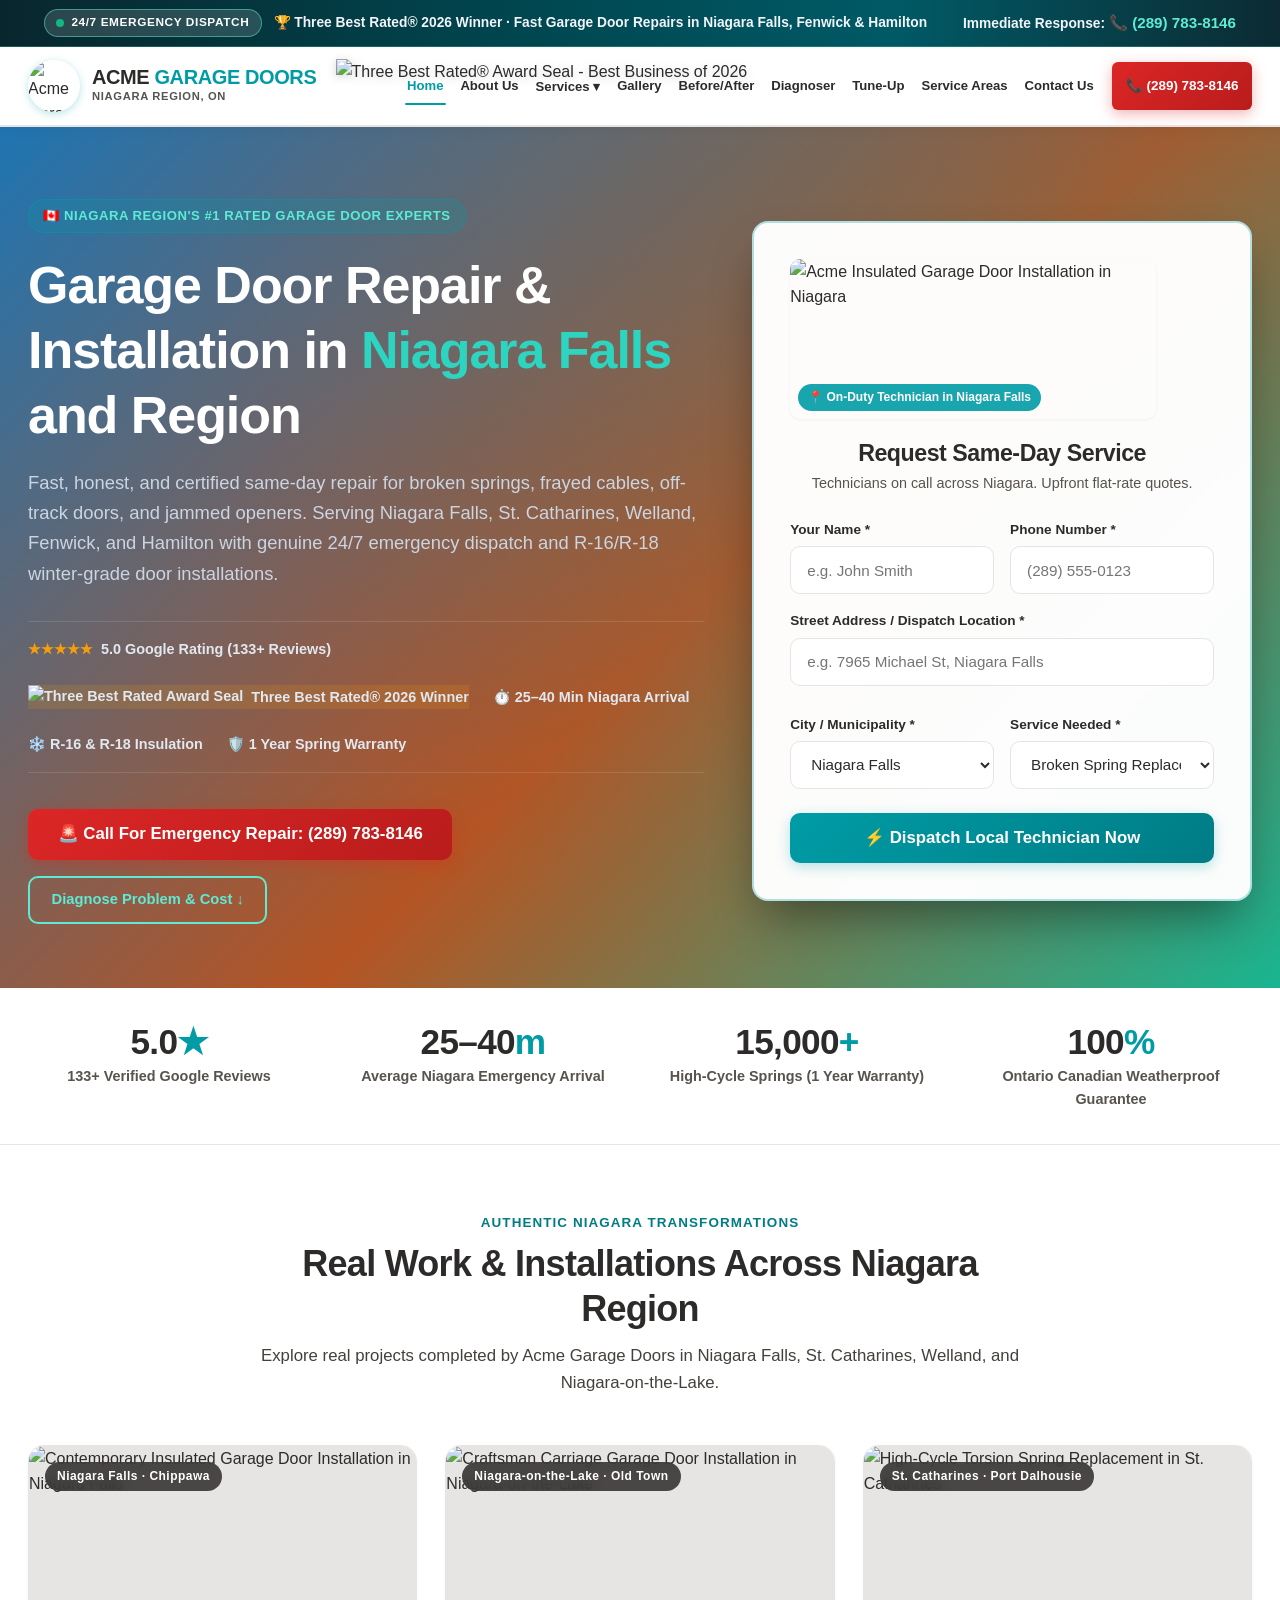
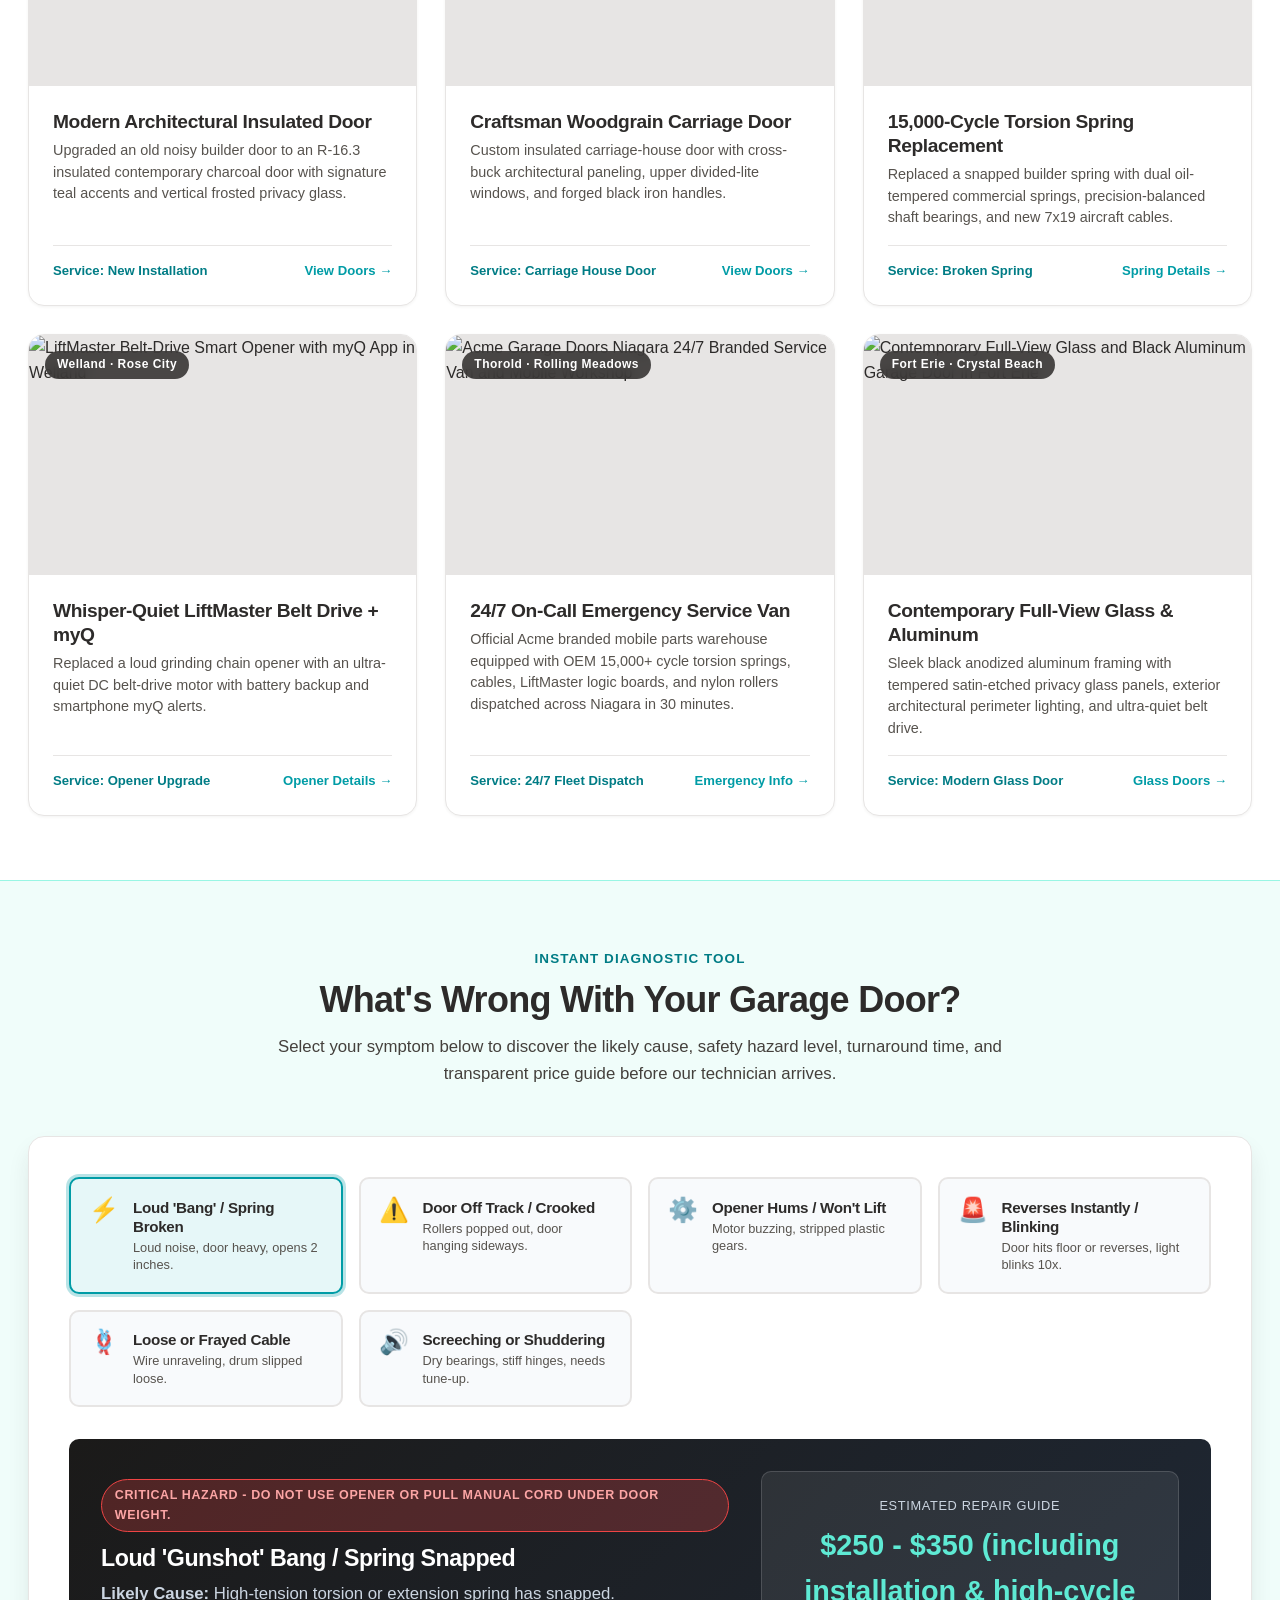
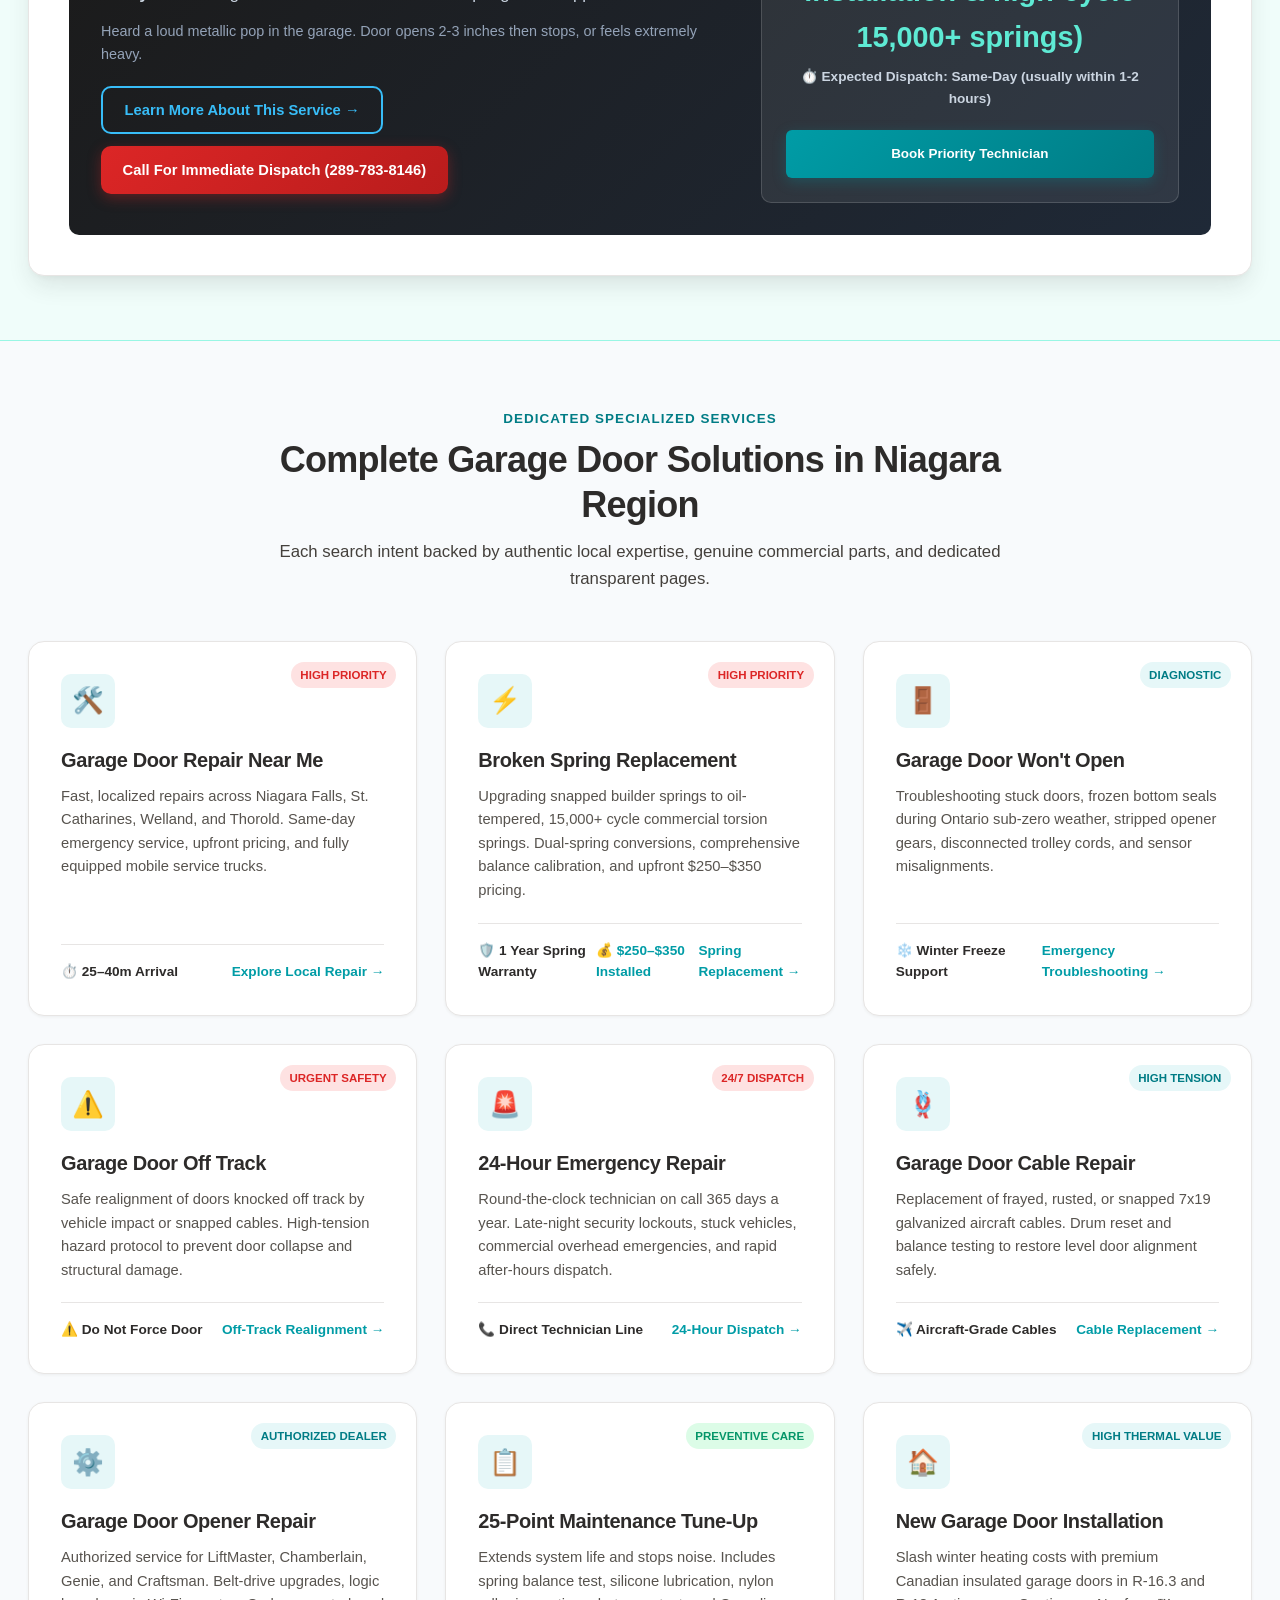
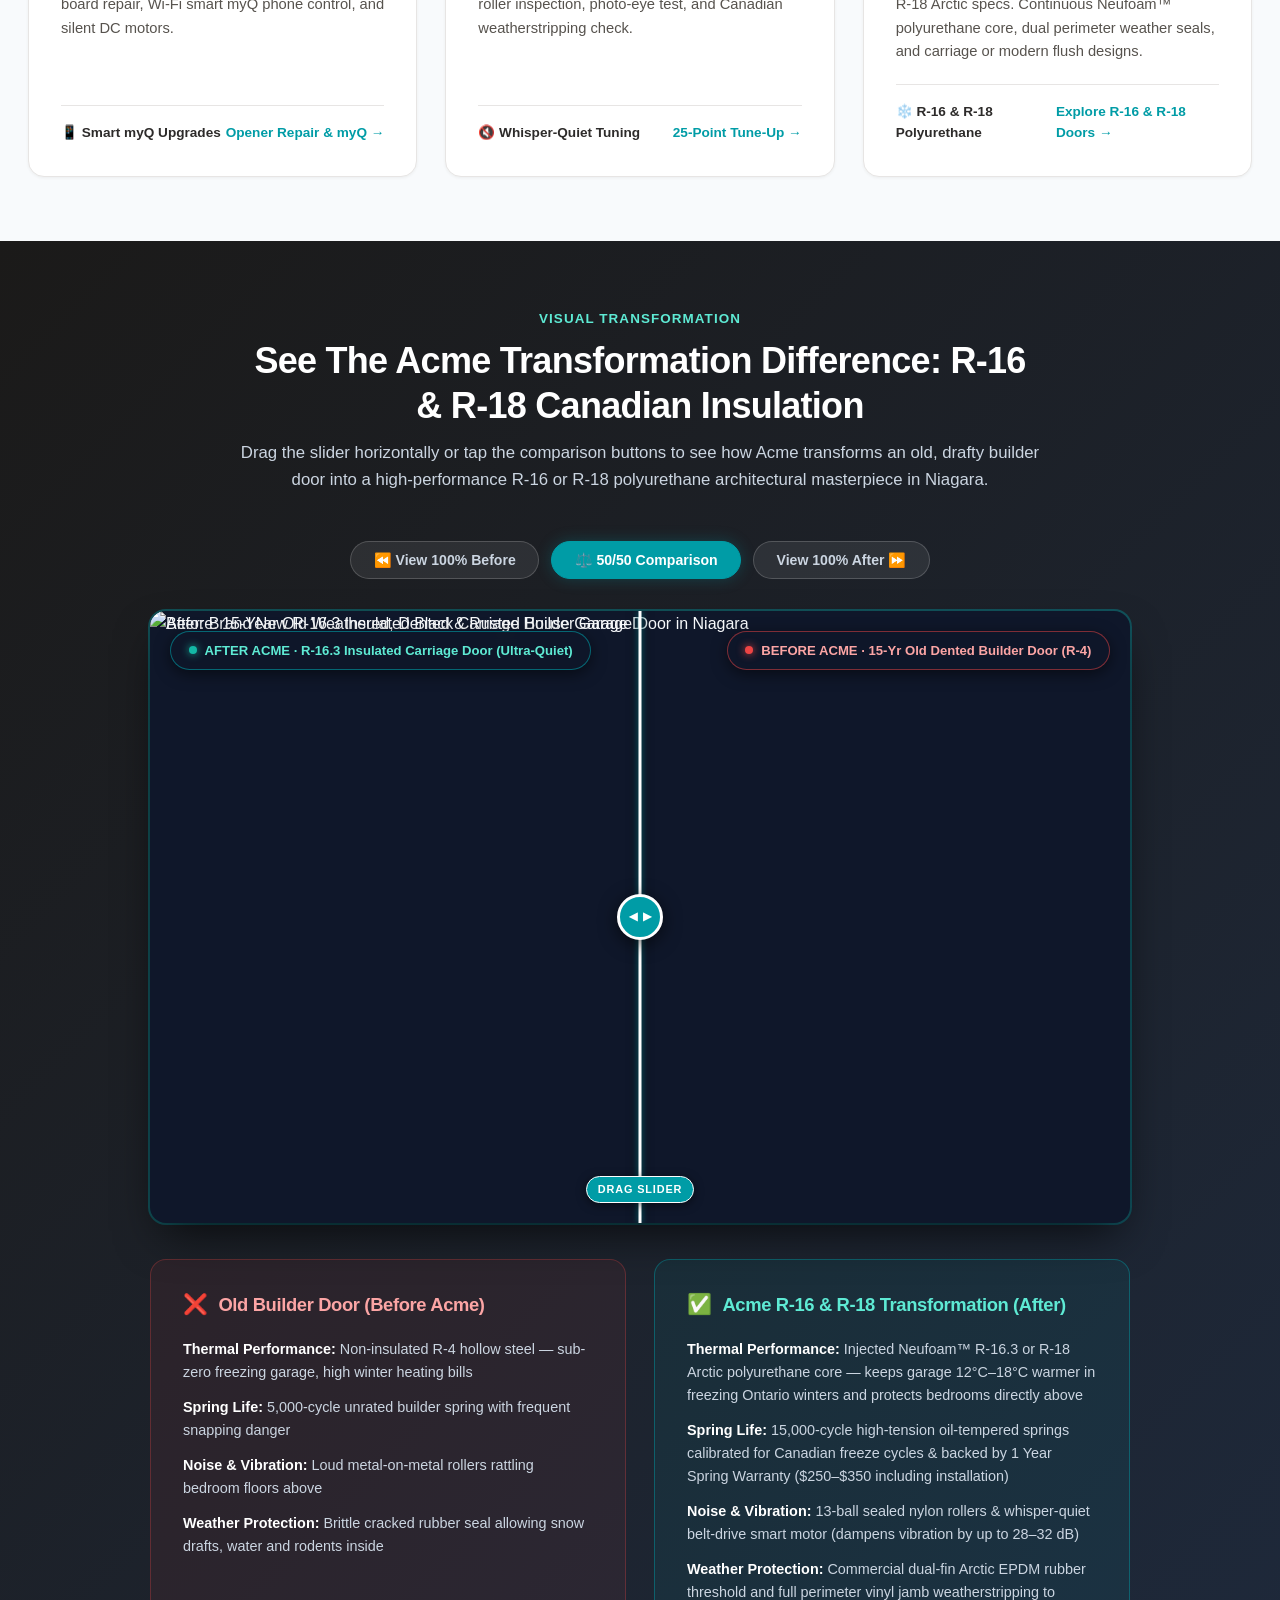
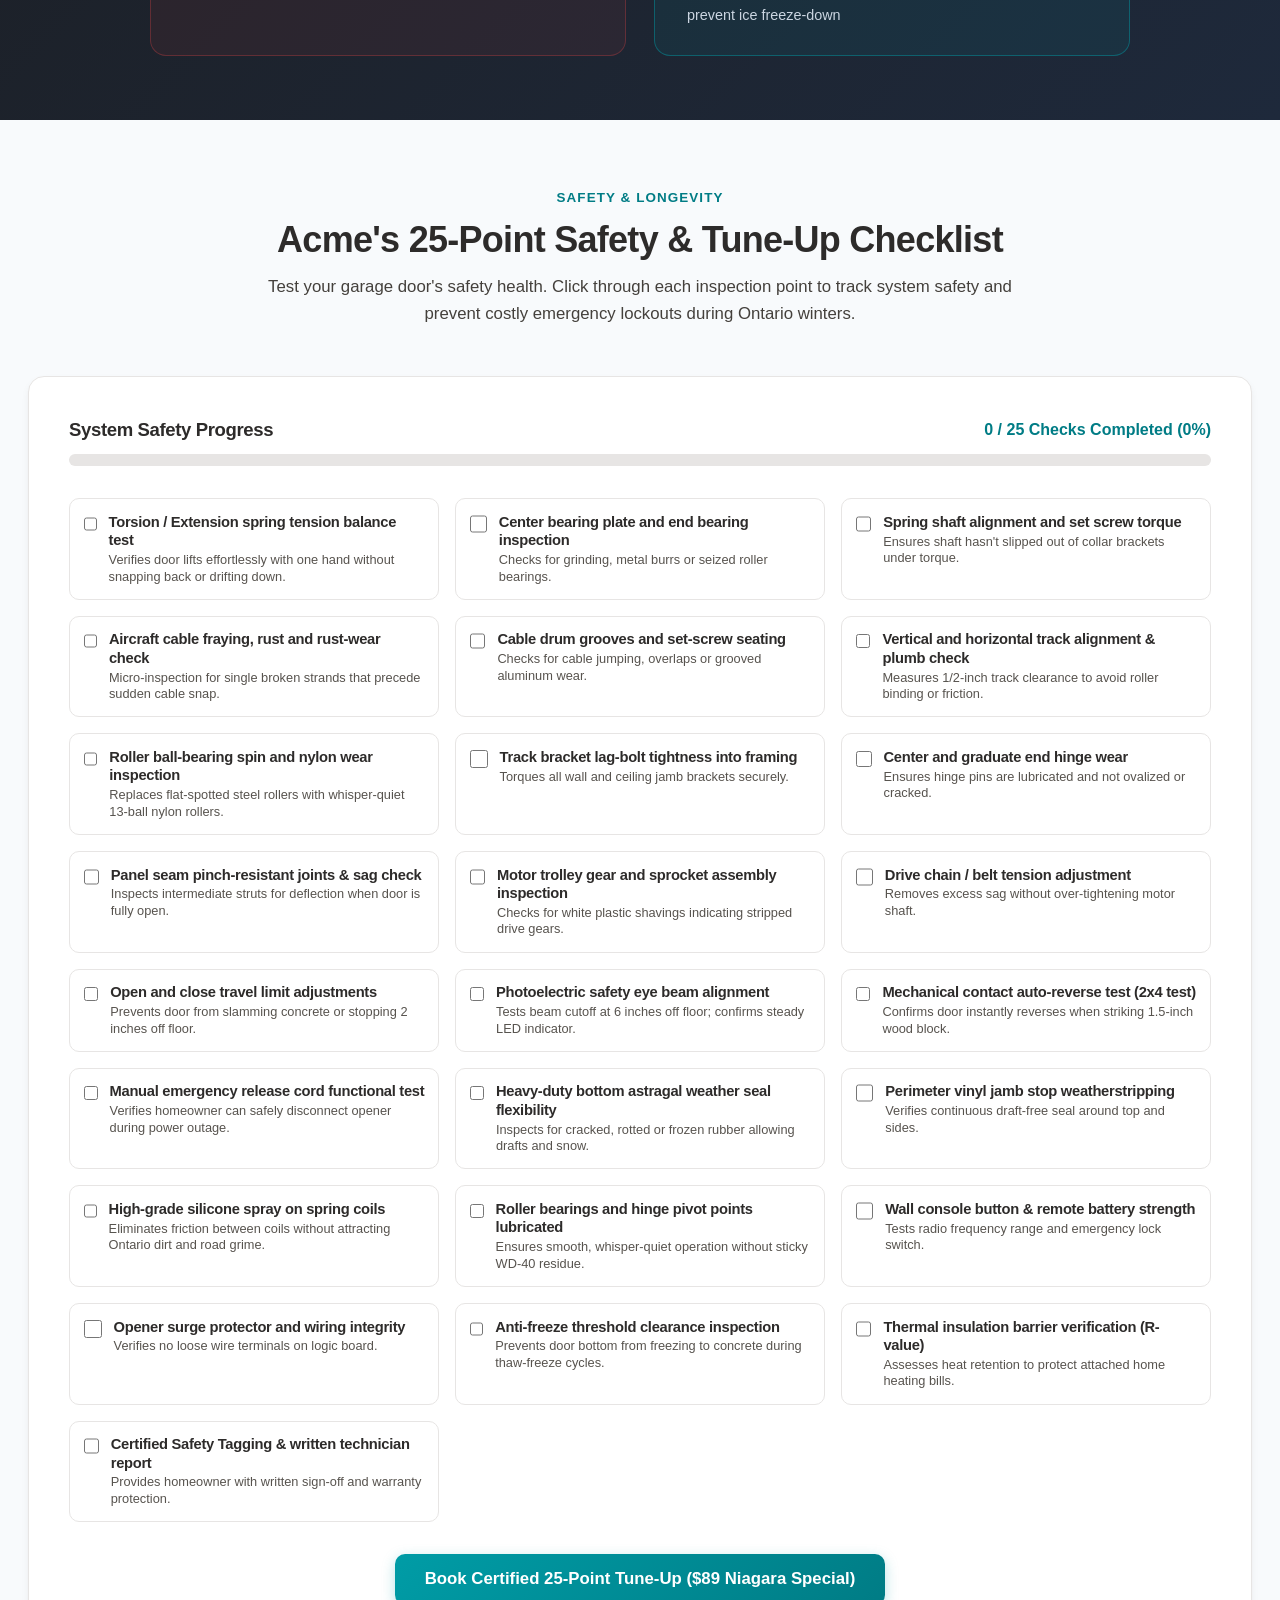
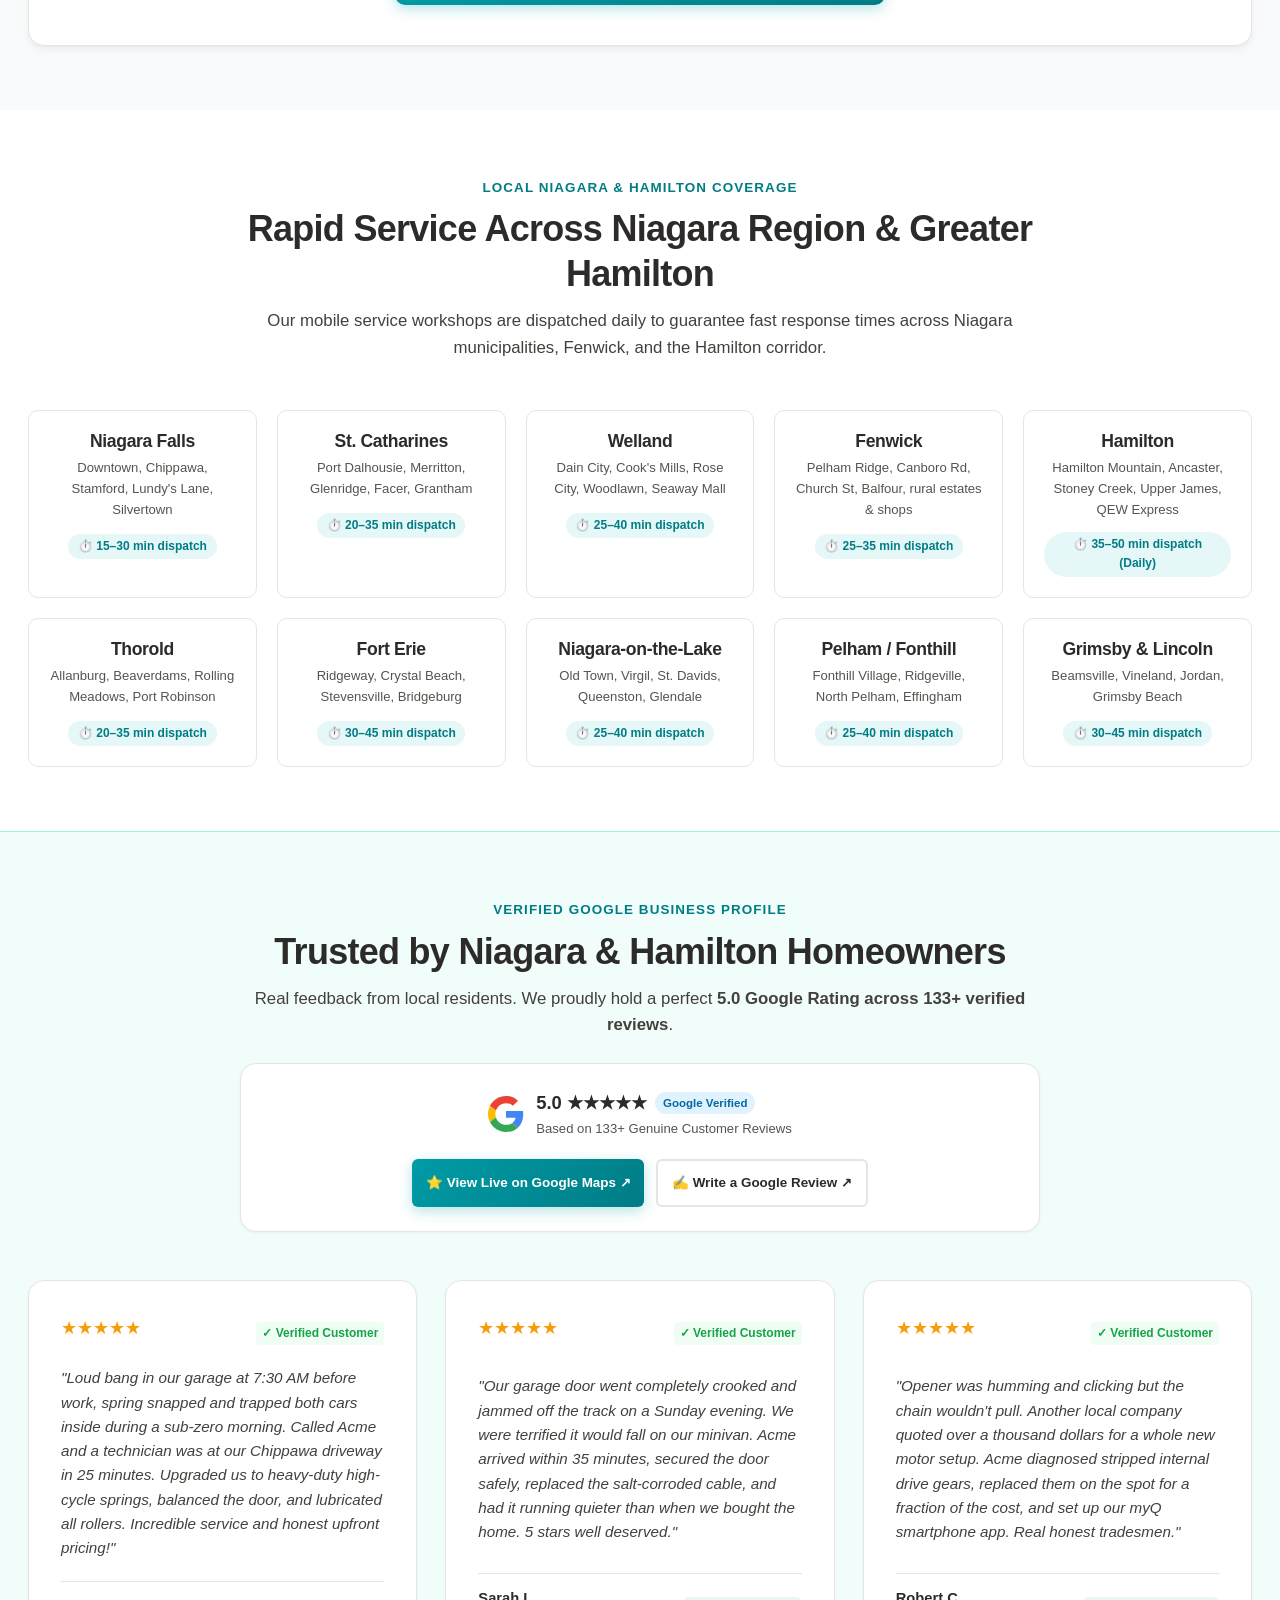
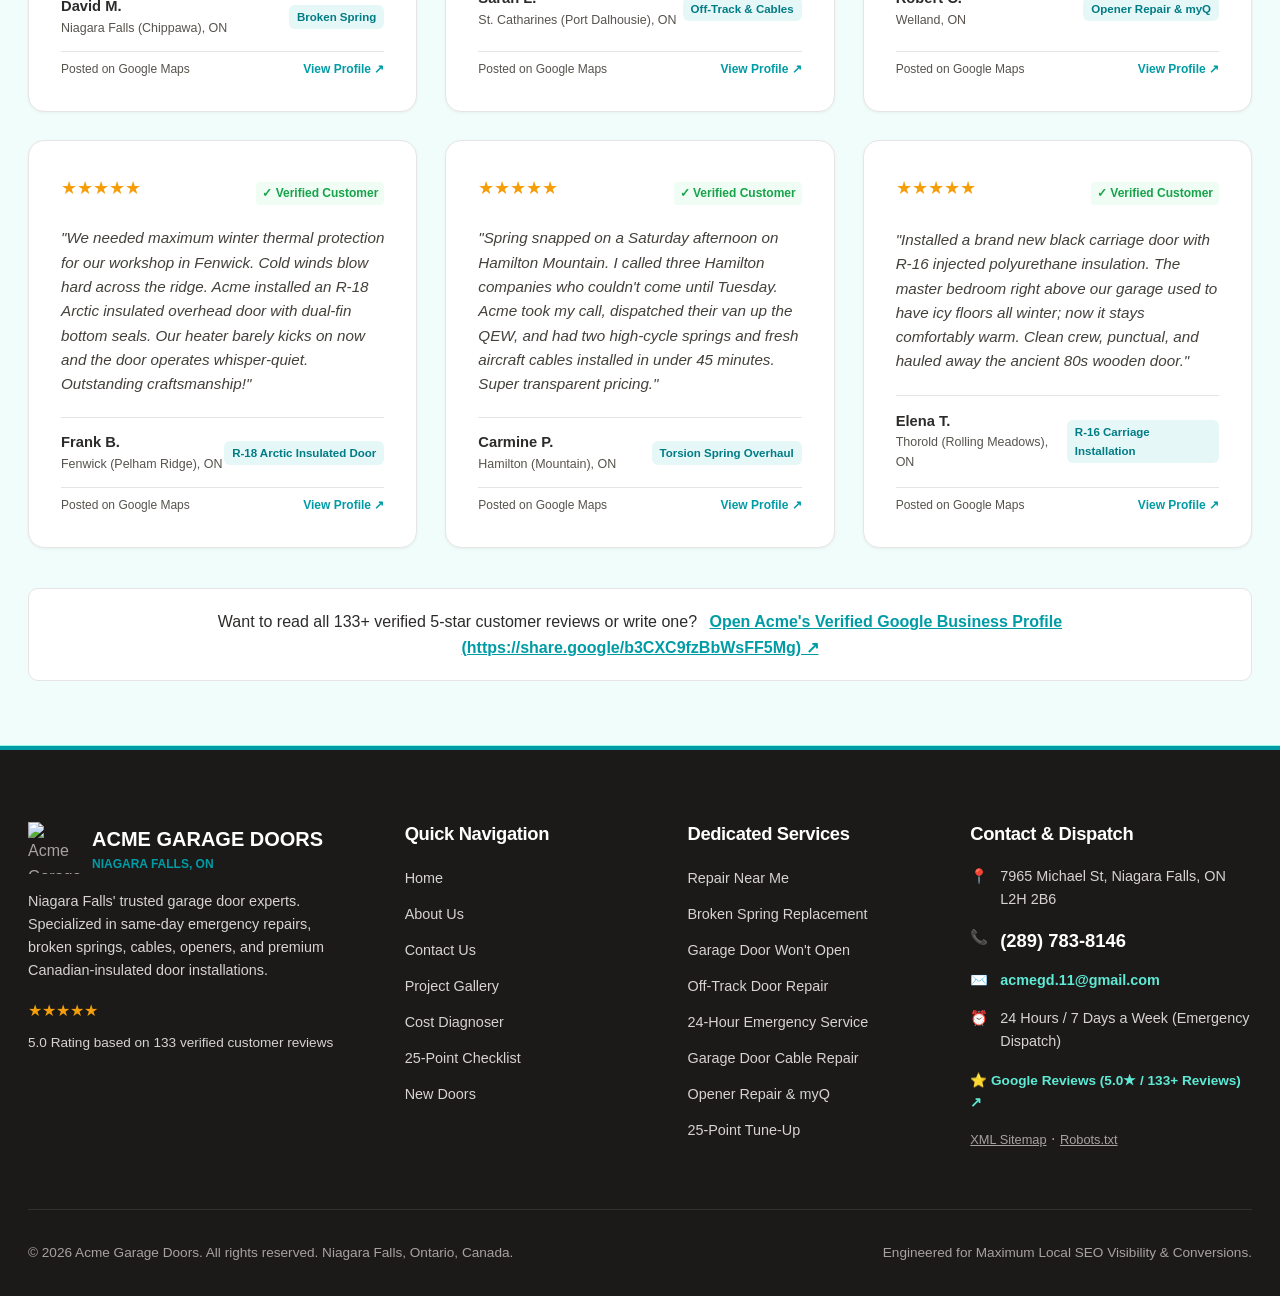
==== commit 6357ca7e: "New" ====
--- a/index.html
+++ b/index.html
@@ -47,17 +47,21 @@
     "priceRange": "$$",
     "address": {
       "@type": "PostalAddress",
-      "streetAddress": "4520 Queen Street",
+      "streetAddress": "7965 Michael St",
       "addressLocality": "Niagara Falls",
       "addressRegion": "ON",
-      "postalCode": "L2E 2L5",
+      "postalCode": "L2H 2B6",
       "addressCountry": "CA"
     },
     "geo": {
       "@type": "GeoCoordinates",
-      "latitude": 43.1070,
-      "longitude": -79.0664
+      "latitude": 43.0818,
+      "longitude": -79.1246
     },
+    "sameAs": [
+      "https://share.google/b3CXC9fzBbWsFF5Mg"
+    ],
+    "hasMap": "https://share.google/b3CXC9fzBbWsFF5Mg",
     "openingHoursSpecification": [
       {
         "@type": "OpeningHoursSpecification",
@@ -74,6 +78,8 @@
       { "@type": "City", "name": "Fort Erie" },
       { "@type": "City", "name": "Niagara-on-the-Lake" },
       { "@type": "City", "name": "Pelham" },
+      { "@type": "City", "name": "Fenwick" },
+      { "@type": "City", "name": "Hamilton" },
       { "@type": "City", "name": "Port Colborne" },
       { "@type": "City", "name": "Grimsby" },
       { "@type": "City", "name": "Lincoln" }
@@ -95,7 +101,7 @@
     <div class="container emergency-topbar-inner">
       <div style="display: flex; align-items: center; gap: 0.75rem;">
         <span class="emergency-badge"><span class="pulse-dot"></span> 24/7 Emergency Dispatch</span>
-        <span>Same-Day Garage Door Repairs Across Niagara Falls, St. Catharines & Welland</span>
+        <span>🏆 Three Best Rated® 2026 Winner · Fast Garage Door Repairs in Niagara Falls, Fenwick & Hamilton</span>
       </div>
       <div>
         <span>Immediate Response: </span>
@@ -107,14 +113,19 @@
   <!-- Sticky One-Line Header -->
   <header class="site-header">
     <div class="container header-inner">
-      <!-- Official Logo & Brand -->
-      <a href="/" class="brand-logo" aria-label="Acme Garage Doors Homepage">
-        <img src="assets/acme-logo.png" alt="Acme Garage Doors Official Logo" class="brand-logo-img">
-        <div class="brand-text-col">
-          <div class="brand-title">ACME <span>GARAGE DOORS</span></div>
-          <span class="brand-subtitle">Niagara Region, ON</span>
-        </div>
-      </a>
+      <!-- Official Logo, Brand & Three Best Rated Award Seal -->
+      <div style="display: flex; align-items: center; gap: 0.85rem;">
+        <a href="/" class="brand-logo" aria-label="Acme Garage Doors Homepage">
+          <img src="assets/acme-logo.png" alt="Acme Garage Doors Official Logo" class="brand-logo-img">
+          <div class="brand-text-col">
+            <div class="brand-title">ACME <span>GARAGE DOORS</span></div>
+            <span class="brand-subtitle">Niagara Region, ON</span>
+          </div>
+        </a>
+        <div class="header-award-wrap" title="Three Best Rated® Award - Best Business of 2026 Excellence">
+          <img src="assets/three-best-rated-award.png" alt="Three Best Rated® Award Seal - Best Business of 2026" class="header-award-seal">
+        </div>
+      </div>
 
       <!-- Navigation Menu Strictly in ONE Line -->
       <nav class="main-nav" aria-label="Main Navigation">
@@ -122,7 +133,7 @@
         <a href="about-us.html" class="nav-link">About Us</a>
         
         <div class="nav-item-dropdown">
-          <a href="#services" class="nav-link">Services ▾</a>
+          <a href="#services" class="nav-link dropdown-toggle-link">Services ▾</a>
           <div class="dropdown-menu">
             <a href="garage-door-repair-niagara-falls.html" class="dropdown-item">🛠️ Repair Near Me (Niagara Falls)</a>
             <a href="broken-spring-replacement-niagara-falls.html" class="dropdown-item">⚡ Broken Spring Replacement</a>
@@ -142,17 +153,29 @@
         <a href="#checklist" class="nav-link">Tune-Up</a>
         <a href="#areas" class="nav-link">Service Areas</a>
         <a href="contact-us.html" class="nav-link">Contact Us</a>
+
+        <!-- Mobile Drawer Bottom CTA -->
+        <div class="mobile-nav-cta">
+          <a href="tel:2897838146" class="btn btn-emergency">
+            🚨 Call Dispatch: (289) 783-8146
+          </a>
+          <div class="mobile-nav-info">
+            <span>⏱️ 25–40m Niagara Response</span>
+            <span>⭐ 5.0 Google Rating (133+ Reviews)</span>
+          </div>
+        </div>
       </nav>
 
-      <!-- Right Header Actions in Same Line -->
+      <!-- Right Header Actions -->
       <div class="header-actions">
-        <button class="seo-switch-btn open-seo-module-btn" title="Inspect Full 8-Module SEO Suite">
-          <span>📊</span> SEO Suite
-        </button>
-        <a href="tel:2897838146" class="btn btn-emergency btn-sm">
+        <a href="tel:2897838146" class="btn btn-emergency btn-sm header-call-btn">
           📞 (289) 783-8146
         </a>
-        <button class="mobile-nav-toggle" aria-label="Toggle navigation">☰</button>
+        <button class="mobile-nav-toggle" aria-label="Toggle navigation" aria-expanded="false">
+          <span class="hamburger-bar"></span>
+          <span class="hamburger-bar"></span>
+          <span class="hamburger-bar"></span>
+        </button>
       </div>
     </div>
   </header>
@@ -164,7 +187,7 @@
         <div class="hero-tag">🇨🇦 Niagara Region's #1 Rated Garage Door Experts</div>
         <h1>Garage Door Repair & Installation in <span>Niagara Falls</span> and Region</h1>
         <p class="hero-subtext">
-          Fast, honest, and certified same-day repair for broken springs, frayed cables, off-track doors, and jammed openers. Serving Niagara Falls, St. Catharines, Welland, and surrounding communities with genuine 24/7 emergency dispatch.
+          Fast, honest, and certified same-day repair for broken springs, frayed cables, off-track doors, and jammed openers. Serving Niagara Falls, St. Catharines, Welland, Fenwick, and Hamilton with genuine 24/7 emergency dispatch and R-16/R-18 winter-grade door installations.
         </p>
 
         <div class="hero-trust-row">
@@ -172,11 +195,18 @@
             <span class="trust-stars">★★★★★</span>
             <span><strong>5.0 Google Rating</strong> (133+ Reviews)</span>
           </div>
+          <div class="trust-pill trust-pill-award" style="background: rgba(245, 158, 11, 0.15); border-color: rgba(245, 158, 11, 0.5);">
+            <img src="assets/three-best-rated-award.png" alt="Three Best Rated Award Seal" style="height: 24px; width: auto; object-fit: contain;">
+            <span><strong>Three Best Rated®</strong> 2026 Winner</span>
+          </div>
           <div class="trust-pill">
             <span>⏱️ <strong>25–40 Min</strong> Niagara Arrival</span>
           </div>
           <div class="trust-pill">
-            <span>🛡️ <strong>Lifetime Spring</strong> Warranty</span>
+            <span>❄️ <strong>R-16 & R-18</strong> Insulation</span>
+          </div>
+          <div class="trust-pill">
+            <span>🛡️ <strong>1 Year Spring</strong> Warranty</span>
           </div>
         </div>
 
@@ -192,7 +222,7 @@
 
       <!-- Hero Fast Booking Form Card with Image Preview -->
       <div class="hero-card" id="quickQuoteForm">
-        <div style="position: relative; border-radius: var(--radius-md); overflow: hidden; margin-bottom: 1.25rem; height: 160px; box-shadow: var(--shadow-sm);">
+        <div style="position: relative; border-radius: var(--radius-md); overflow: hidden; margin-bottom: 1.25rem; aspect-ratio: 16 / 7; max-height: 160px; box-shadow: var(--shadow-sm);">
           <img src="assets/hero-garage-door.jpg" alt="Acme Insulated Garage Door Installation in Niagara" style="width: 100%; height: 100%; object-fit: cover;">
           <div style="position: absolute; bottom: 8px; left: 8px; background: rgba(0, 156, 166, 0.9); backdrop-filter: blur(4px); color: #ffffff; padding: 4px 10px; border-radius: var(--radius-full); font-size: 0.75rem; font-weight: 800;">
             📍 On-Duty Technician in Niagara Falls
@@ -207,40 +237,46 @@
         <form class="quick-form lead-capture-form">
           <div class="form-row">
             <div class="form-group">
-              <label for="quoteName">Your Name</label>
+              <label for="quoteName">Your Name *</label>
               <input type="text" id="quoteName" name="name" class="form-control" placeholder="e.g. John Smith" required>
             </div>
             <div class="form-group">
-              <label for="quotePhone">Phone Number</label>
+              <label for="quotePhone">Phone Number *</label>
               <input type="tel" id="quotePhone" name="phone" class="form-control" placeholder="(289) 555-0123" required>
             </div>
+          </div>
+
+          <div class="form-group" style="margin-bottom: 0.75rem;">
+            <label for="quoteAddress">Street Address / Dispatch Location *</label>
+            <input type="text" id="quoteAddress" name="address" class="form-control" placeholder="e.g. 7965 Michael St, Niagara Falls" required>
           </div>
 
           <div class="form-row">
             <div class="form-group">
-              <label for="quoteCity">City / Municipality</label>
+              <label for="quoteCity">City / Municipality *</label>
               <select id="quoteCity" name="city" class="form-control" required>
                 <option value="Niagara Falls">Niagara Falls</option>
                 <option value="St. Catharines">St. Catharines</option>
                 <option value="Welland">Welland</option>
                 <option value="Thorold">Thorold</option>
+                <option value="Fenwick / Pelham">Fenwick / Pelham</option>
+                <option value="Hamilton / Ancaster / Stoney Creek">Hamilton / Ancaster / Stoney Creek</option>
                 <option value="Fort Erie">Fort Erie</option>
                 <option value="Niagara-on-the-Lake">Niagara-on-the-Lake</option>
-                <option value="Pelham / Fonthill">Pelham / Fonthill</option>
                 <option value="Port Colborne">Port Colborne</option>
                 <option value="Grimsby / Lincoln">Grimsby / Lincoln</option>
               </select>
             </div>
             <div class="form-group">
-              <label for="quoteService">Service Needed</label>
+              <label for="quoteService">Service Needed *</label>
               <select id="quoteService" name="service" class="form-control" required>
-                <option value="Broken Spring Replacement">Broken Spring Replacement</option>
+                <option value="Broken Spring Replacement">Broken Spring Replacement ($250-$350)</option>
                 <option value="Door Won't Open (Emergency)">Door Won't Open (Emergency)</option>
                 <option value="Garage Door Off Track">Garage Door Off Track</option>
                 <option value="Cable Repair / Snapped Cable">Cable Repair / Snapped Cable</option>
                 <option value="Opener Repair / Replacement">Opener Repair / Replacement</option>
                 <option value="25-Point Tune-Up & Lube">25-Point Tune-Up & Lube</option>
-                <option value="New Garage Door Installation">New Garage Door Installation</option>
+                <option value="New R-16 / R-18 Insulated Door Installation">New R-16 / R-18 Insulated Door Installation</option>
               </select>
             </div>
           </div>
@@ -266,8 +302,8 @@
           <p>Average Niagara Emergency Arrival</p>
         </div>
         <div class="stat-item">
-          <h3>20,000<span>+</span></h3>
-          <p>High-Cycle Springs (Lifetime Rated)</p>
+          <h3>15,000<span>+</span></h3>
+          <p>High-Cycle Springs (1 Year Warranty)</p>
         </div>
         <div class="stat-item">
           <h3>100<span>%</span></h3>
@@ -326,7 +362,7 @@
             <span class="gallery-badge">St. Catharines · Port Dalhousie</span>
           </div>
           <div class="gallery-info">
-            <h4>20,000-Cycle Torsion Spring Replacement</h4>
+            <h4>15,000-Cycle Torsion Spring Replacement</h4>
             <p>Replaced a snapped builder spring with dual oil-tempered commercial springs, precision-balanced shaft bearings, and new 7x19 aircraft cables.</p>
             <div class="gallery-meta">
               <span>Service: Broken Spring</span>
@@ -354,14 +390,14 @@
         <!-- 5. 24/7 Mobile Service Truck & Technician -->
         <article class="gallery-card">
           <div class="gallery-img-wrap">
-            <img src="assets/technician-van.jpg" alt="Acme Garage Doors Niagara 24/7 Service Van and Certified Technician" class="gallery-img">
+            <img src="assets/acme-service-truck-brown.jpg" alt="Acme Garage Doors Niagara 24/7 Branded Service Van and Mobile Workshop" class="gallery-img">
             <span class="gallery-badge">Thorold · Rolling Meadows</span>
           </div>
           <div class="gallery-info">
             <h4>24/7 On-Call Emergency Service Van</h4>
-            <p>Mobile parts warehouse equipped with OEM torsion springs, cables, LiftMaster logic boards, and nylon rollers dispatched across Niagara in 30 minutes.</p>
+            <p>Official Acme branded mobile parts warehouse equipped with OEM 15,000+ cycle torsion springs, cables, LiftMaster logic boards, and nylon rollers dispatched across Niagara in 30 minutes.</p>
             <div class="gallery-meta">
-              <span>Service: 24/7 Dispatch</span>
+              <span>Service: 24/7 Fleet Dispatch</span>
               <a href="24-hour-garage-door-repair-niagara-region.html">Emergency Info →</a>
             </div>
           </div>
@@ -474,9 +510,10 @@
           <span class="service-card-badge badge-emergency">High Priority</span>
           <div class="service-icon">⚡</div>
           <h3>Broken Spring Replacement</h3>
-          <p>Upgrading snapped builder springs to oil-tempered, 20,000+ cycle commercial torsion springs. Dual-spring conversions and comprehensive balance calibration.</p>
+          <p>Upgrading snapped builder springs to oil-tempered, 15,000+ cycle commercial torsion springs. Dual-spring conversions, comprehensive balance calibration, and upfront $250–$350 pricing.</p>
           <div class="service-card-meta">
-            <span>🛡️ Lifetime Spring Option</span>
+            <span>🛡️ 1 Year Spring Warranty</span>
+            <span style="color: var(--brand-teal); font-weight: 700;">💰 $250–$350 Installed</span>
             <a href="broken-spring-replacement-niagara-falls.html">Spring Replacement →</a>
           </div>
         </article>
@@ -555,13 +592,13 @@
 
         <!-- 9. New Garage Door Installation -->
         <article class="service-card">
-          <span class="service-card-badge badge-popular">High Value</span>
+          <span class="service-card-badge badge-popular">High Thermal Value</span>
           <div class="service-icon">🏠</div>
           <h3>New Garage Door Installation</h3>
-          <p>Upgrade curb appeal and slash energy costs with premium insulated garage doors (R-12 to R-18.3). Modern carriage house, contemporary full-view glass, and steel raised panels.</p>
+          <p>Slash winter heating costs with premium Canadian insulated garage doors in R-16.3 and R-18 Arctic specs. Continuous Neufoam™ polyurethane core, dual perimeter weather seals, and carriage or modern flush designs.</p>
           <div class="service-card-meta">
-            <span>❄️ R-16 Canadian Rated</span>
-            <a href="garage-door-installation-niagara.html">Explore New Doors →</a>
+            <span>❄️ R-16 & R-18 Polyurethane</span>
+            <a href="garage-door-installation-niagara.html">Explore R-16 & R-18 Doors →</a>
           </div>
         </article>
       </div>
@@ -573,8 +610,8 @@
     <div class="container">
       <div class="gallery-section-header">
         <span class="section-tag" style="color: #5eead4;">Visual Transformation</span>
-        <h2>See The Acme Transformation Difference</h2>
-        <p>Drag the slider horizontally or tap the comparison buttons to see how Acme transforms an old, rusted builder door into a high-performance R-16.3 architectural masterpiece in Niagara.</p>
+        <h2>See The Acme Transformation Difference: R-16 & R-18 Canadian Insulation</h2>
+        <p>Drag the slider horizontally or tap the comparison buttons to see how Acme transforms an old, drafty builder door into a high-performance R-16 or R-18 polyurethane architectural masterpiece in Niagara.</p>
       </div>
 
       <!-- Quick Preset Comparison Buttons -->
@@ -647,13 +684,13 @@
         <div class="ba-card-col col-after">
           <div class="ba-col-header">
             <span class="ba-status-icon">✅</span>
-            <h4>Acme R-16.3 Transformation (After)</h4>
+            <h4>Acme R-16 & R-18 Transformation (After)</h4>
           </div>
           <ul class="ba-feature-list">
-            <li><strong>Thermal Performance:</strong> Neufoam™ R-16.3 Polyurethane core — keeps garage 10°C–15°C warmer in winter</li>
-            <li><strong>Spring Life:</strong> 20,000-cycle high-tension oil-tempered springs backed by Lifetime Warranty</li>
-            <li><strong>Noise & Vibration:</strong> 13-ball sealed nylon rollers & whisper-quiet belt-drive smart motor</li>
-            <li><strong>Weather Protection:</strong> Commercial Arctic EPDM rubber threshold and full perimeter vinyl jamb weatherstripping</li>
+            <li><strong>Thermal Performance:</strong> Injected Neufoam™ R-16.3 or R-18 Arctic polyurethane core — keeps garage 12°C–18°C warmer in freezing Ontario winters and protects bedrooms directly above</li>
+            <li><strong>Spring Life:</strong> 15,000-cycle high-tension oil-tempered springs calibrated for Canadian freeze cycles & backed by 1 Year Spring Warranty ($250–$350 including installation)</li>
+            <li><strong>Noise & Vibration:</strong> 13-ball sealed nylon rollers & whisper-quiet belt-drive smart motor (dampens vibration by up to 28–32 dB)</li>
+            <li><strong>Weather Protection:</strong> Commercial dual-fin Arctic EPDM rubber threshold and full perimeter vinyl jamb weatherstripping to prevent ice freeze-down</li>
           </ul>
         </div>
       </div>
@@ -693,9 +730,9 @@
   <section class="section section-alt" id="areas">
     <div class="container">
       <div class="gallery-section-header">
-        <span class="section-tag">Local Niagara Coverage</span>
-        <h2>Rapid Service Across Niagara Region, Ontario</h2>
-        <p>Our service vehicles are dispatched from central hubs to ensure rapid response times across all Niagara municipalities.</p>
+        <span class="section-tag">Local Niagara & Hamilton Coverage</span>
+        <h2>Rapid Service Across Niagara Region & Greater Hamilton</h2>
+        <p>Our mobile service workshops are dispatched daily to guarantee fast response times across Niagara municipalities, Fenwick, and the Hamilton corridor.</p>
       </div>
 
       <div class="areas-grid">
@@ -715,6 +752,16 @@
           <span class="area-time-badge">⏱️ 25–40 min dispatch</span>
         </div>
         <div class="area-card">
+          <h4>Fenwick</h4>
+          <p>Pelham Ridge, Canboro Rd, Church St, Balfour, rural estates & shops</p>
+          <span class="area-time-badge">⏱️ 25–35 min dispatch</span>
+        </div>
+        <div class="area-card">
+          <h4>Hamilton</h4>
+          <p>Hamilton Mountain, Ancaster, Stoney Creek, Upper James, QEW Express</p>
+          <span class="area-time-badge">⏱️ 35–50 min dispatch (Daily)</span>
+        </div>
+        <div class="area-card">
           <h4>Thorold</h4>
           <p>Allanburg, Beaverdams, Rolling Meadows, Port Robinson</p>
           <span class="area-time-badge">⏱️ 20–35 min dispatch</span>
@@ -731,7 +778,7 @@
         </div>
         <div class="area-card">
           <h4>Pelham / Fonthill</h4>
-          <p>Fenwick, Ridgeville, North Pelham, Effingham</p>
+          <p>Fonthill Village, Ridgeville, North Pelham, Effingham</p>
           <span class="area-time-badge">⏱️ 25–40 min dispatch</span>
         </div>
         <div class="area-card">
@@ -743,19 +790,50 @@
     </div>
   </section>
 
-  <!-- Customer Testimonials: 5.0 Google Rating Showcase -->
+  <!-- Customer Testimonials: Live Google Business Profile Showcase -->
   <section class="section section-teal-tint" id="reviews">
     <div class="container">
       <div class="gallery-section-header">
-        <span class="section-tag">Authentic Customer Feedback</span>
-        <h2>Trusted by Niagara Homeowners</h2>
-        <p>Proudly maintaining a <strong>5.0 Google Rating</strong> with 133+ verified reviews from real neighbours across Niagara Falls and Niagara Region.</p>
-      </div>
-
-      <div class="reviews-grid">
+        <span class="section-tag">Verified Google Business Profile</span>
+        <h2>Trusted by Niagara & Hamilton Homeowners</h2>
+        <p>Real feedback from local residents. We proudly hold a perfect <strong>5.0 Google Rating across 133+ verified reviews</strong>.</p>
+        
+        <!-- Live Google Profile Badge & Action Bar -->
+        <div style="display: flex; align-items: center; justify-content: center; gap: 1.25rem; flex-wrap: wrap; margin-top: 1.5rem; background: #ffffff; padding: clamp(1rem, 2.5vw, 1.5rem); border-radius: var(--radius-lg); box-shadow: var(--shadow-sm); border: 1px solid var(--border-subtle); max-width: min(100%, 52rem); margin-left: auto; margin-right: auto;">
+          <div style="display: flex; align-items: center; gap: 0.75rem;">
+            <svg width="36" height="36" viewBox="0 0 48 48" aria-hidden="true">
+              <path fill="#EA4335" d="M24 9.5c3.54 0 6.71 1.22 9.21 3.6l6.85-6.85C35.9 2.38 30.47 0 24 0 14.62 0 6.51 5.38 2.56 13.22l7.98 6.19C12.43 13.72 17.74 9.5 24 9.5z"/>
+              <path fill="#4285F4" d="M46.98 24.55c0-1.57-.15-3.09-.38-4.55H24v9.02h12.94c-.58 2.96-2.26 5.48-4.78 7.18l7.73 6c4.51-4.18 7.09-10.36 7.09-17.65z"/>
+              <path fill="#FBBC05" d="M10.53 28.59c-.48-1.45-.76-2.99-.76-4.59s.27-3.14.76-4.59l-7.98-6.19C.92 16.46 0 20.12 0 24c0 3.88.92 7.54 2.56 10.78l7.97-6.19z"/>
+              <path fill="#34A853" d="M24 48c6.48 0 11.93-2.13 15.89-5.81l-7.73-6c-2.15 1.45-4.92 2.3-8.16 2.3-6.26 0-11.57-4.22-13.47-9.91l-7.98 6.19C6.51 42.62 14.62 48 24 48z"/>
+            </svg>
+            <div style="text-align: left;">
+              <div style="display: flex; align-items: center; gap: 0.5rem;">
+                <span style="font-weight: 900; font-size: 1.15rem; color: var(--brand-charcoal);">5.0 ★★★★★</span>
+                <span style="background: #e0f2fe; color: #0369a1; font-size: 0.72rem; font-weight: 800; padding: 2px 8px; border-radius: var(--radius-full);">Google Verified</span>
+              </div>
+              <div style="font-size: 0.82rem; color: var(--text-muted);">Based on 133+ Genuine Customer Reviews</div>
+            </div>
+          </div>
+          <div style="display: flex; gap: 0.75rem; flex-wrap: wrap;">
+            <a href="https://share.google/b3CXC9fzBbWsFF5Mg" target="_blank" rel="noopener noreferrer" class="btn btn-primary btn-sm" style="display: inline-flex; align-items: center; gap: 0.4rem;">
+              ⭐ View Live on Google Maps ↗
+            </a>
+            <a href="https://share.google/b3CXC9fzBbWsFF5Mg" target="_blank" rel="noopener noreferrer" class="btn btn-outline btn-sm" style="display: inline-flex; align-items: center; gap: 0.4rem;">
+              ✍️ Write a Google Review ↗
+            </a>
+          </div>
+        </div>
+      </div>
+
+      <div class="reviews-grid" style="margin-top: 2.5rem;">
+        <!-- Review 1: Niagara Falls -->
         <div class="review-card">
-          <div class="review-stars">★★★★★</div>
-          <p class="review-text">"Loud bang in our garage at 7:30 AM before work, spring snapped and trapped both cars. Called Acme and a technician was at our Chippawa driveway in 25 minutes. Upgraded us to heavy-duty high-cycle springs, balanced the door, and lubricated all rollers. Incredible service and honest upfront pricing!"</p>
+          <div style="display: flex; justify-content: space-between; align-items: center; margin-bottom: 0.75rem;">
+            <div class="review-stars">★★★★★</div>
+            <span style="font-size: 0.75rem; color: #16a34a; font-weight: 800; background: #f0fdf4; padding: 2px 6px; border-radius: 4px;">✓ Verified Customer</span>
+          </div>
+          <p class="review-text">"Loud bang in our garage at 7:30 AM before work, spring snapped and trapped both cars inside during a sub-zero morning. Called Acme and a technician was at our Chippawa driveway in 25 minutes. Upgraded us to heavy-duty high-cycle springs, balanced the door, and lubricated all rollers. Incredible service and honest upfront pricing!"</p>
           <div class="review-author">
             <div>
               <div class="author-name">David M.</div>
@@ -763,11 +841,19 @@
             </div>
             <span class="review-service-tag">Broken Spring</span>
           </div>
-        </div>
-
+          <div style="margin-top: 0.75rem; padding-top: 0.5rem; border-top: 1px solid var(--border-subtle); display: flex; justify-content: space-between; font-size: 0.75rem; color: var(--text-muted);">
+            <span>Posted on Google Maps</span>
+            <a href="https://share.google/b3CXC9fzBbWsFF5Mg" target="_blank" rel="noopener noreferrer" style="color: var(--brand-teal); font-weight: 700;">View Profile ↗</a>
+          </div>
+        </div>
+
+        <!-- Review 2: St. Catharines -->
         <div class="review-card">
-          <div class="review-stars">★★★★★</div>
-          <p class="review-text">"Our garage door went completely crooked and jammed off the track on a Sunday evening. We were terrified it would fall. Acme arrived within 40 minutes, secured the door safely, replaced the frayed cable, and had it running quieter than when we bought the house. 5 stars well deserved."</p>
+          <div style="display: flex; justify-content: space-between; align-items: center; margin-bottom: 0.75rem;">
+            <div class="review-stars">★★★★★</div>
+            <span style="font-size: 0.75rem; color: #16a34a; font-weight: 800; background: #f0fdf4; padding: 2px 6px; border-radius: 4px;">✓ Verified Customer</span>
+          </div>
+          <p class="review-text">"Our garage door went completely crooked and jammed off the track on a Sunday evening. We were terrified it would fall on our minivan. Acme arrived within 35 minutes, secured the door safely, replaced the salt-corroded cable, and had it running quieter than when we bought the home. 5 stars well deserved."</p>
           <div class="review-author">
             <div>
               <div class="author-name">Sarah L.</div>
@@ -775,11 +861,19 @@
             </div>
             <span class="review-service-tag">Off-Track & Cables</span>
           </div>
-        </div>
-
+          <div style="margin-top: 0.75rem; padding-top: 0.5rem; border-top: 1px solid var(--border-subtle); display: flex; justify-content: space-between; font-size: 0.75rem; color: var(--text-muted);">
+            <span>Posted on Google Maps</span>
+            <a href="https://share.google/b3CXC9fzBbWsFF5Mg" target="_blank" rel="noopener noreferrer" style="color: var(--brand-teal); font-weight: 700;">View Profile ↗</a>
+          </div>
+        </div>
+
+        <!-- Review 3: Welland -->
         <div class="review-card">
-          <div class="review-stars">★★★★★</div>
-          <p class="review-text">"Opener was humming but the door wouldn't move. Another company quoted thousands for a full replacement. Acme diagnosed stripped gears, replaced them cleanly for a fraction of the cost, and helped set up the phone app. Honest, local, and super polite."</p>
+          <div style="display: flex; justify-content: space-between; align-items: center; margin-bottom: 0.75rem;">
+            <div class="review-stars">★★★★★</div>
+            <span style="font-size: 0.75rem; color: #16a34a; font-weight: 800; background: #f0fdf4; padding: 2px 6px; border-radius: 4px;">✓ Verified Customer</span>
+          </div>
+          <p class="review-text">"Opener was humming and clicking but the chain wouldn't pull. Another local company quoted over a thousand dollars for a whole new motor setup. Acme diagnosed stripped internal drive gears, replaced them on the spot for a fraction of the cost, and set up our myQ smartphone app. Real honest tradesmen."</p>
           <div class="review-author">
             <div>
               <div class="author-name">Robert C.</div>
@@ -787,52 +881,92 @@
             </div>
             <span class="review-service-tag">Opener Repair & myQ</span>
           </div>
-        </div>
+          <div style="margin-top: 0.75rem; padding-top: 0.5rem; border-top: 1px solid var(--border-subtle); display: flex; justify-content: space-between; font-size: 0.75rem; color: var(--text-muted);">
+            <span>Posted on Google Maps</span>
+            <a href="https://share.google/b3CXC9fzBbWsFF5Mg" target="_blank" rel="noopener noreferrer" style="color: var(--brand-teal); font-weight: 700;">View Profile ↗</a>
+          </div>
+        </div>
+
+        <!-- Review 4: Fenwick (Pelham Ridge) -->
+        <div class="review-card">
+          <div style="display: flex; justify-content: space-between; align-items: center; margin-bottom: 0.75rem;">
+            <div class="review-stars">★★★★★</div>
+            <span style="font-size: 0.75rem; color: #16a34a; font-weight: 800; background: #f0fdf4; padding: 2px 6px; border-radius: 4px;">✓ Verified Customer</span>
+          </div>
+          <p class="review-text">"We needed maximum winter thermal protection for our workshop in Fenwick. Cold winds blow hard across the ridge. Acme installed an R-18 Arctic insulated overhead door with dual-fin bottom seals. Our heater barely kicks on now and the door operates whisper-quiet. Outstanding craftsmanship!"</p>
+          <div class="review-author">
+            <div>
+              <div class="author-name">Frank B.</div>
+              <div class="author-loc">Fenwick (Pelham Ridge), ON</div>
+            </div>
+            <span class="review-service-tag">R-18 Arctic Insulated Door</span>
+          </div>
+          <div style="margin-top: 0.75rem; padding-top: 0.5rem; border-top: 1px solid var(--border-subtle); display: flex; justify-content: space-between; font-size: 0.75rem; color: var(--text-muted);">
+            <span>Posted on Google Maps</span>
+            <a href="https://share.google/b3CXC9fzBbWsFF5Mg" target="_blank" rel="noopener noreferrer" style="color: var(--brand-teal); font-weight: 700;">View Profile ↗</a>
+          </div>
+        </div>
+
+        <!-- Review 5: Hamilton -->
+        <div class="review-card">
+          <div style="display: flex; justify-content: space-between; align-items: center; margin-bottom: 0.75rem;">
+            <div class="review-stars">★★★★★</div>
+            <span style="font-size: 0.75rem; color: #16a34a; font-weight: 800; background: #f0fdf4; padding: 2px 6px; border-radius: 4px;">✓ Verified Customer</span>
+          </div>
+          <p class="review-text">"Spring snapped on a Saturday afternoon on Hamilton Mountain. I called three Hamilton companies who couldn't come until Tuesday. Acme took my call, dispatched their van up the QEW, and had two high-cycle springs and fresh aircraft cables installed in under 45 minutes. Super transparent pricing."</p>
+          <div class="review-author">
+            <div>
+              <div class="author-name">Carmine P.</div>
+              <div class="author-loc">Hamilton (Mountain), ON</div>
+            </div>
+            <span class="review-service-tag">Torsion Spring Overhaul</span>
+          </div>
+          <div style="margin-top: 0.75rem; padding-top: 0.5rem; border-top: 1px solid var(--border-subtle); display: flex; justify-content: space-between; font-size: 0.75rem; color: var(--text-muted);">
+            <span>Posted on Google Maps</span>
+            <a href="https://share.google/b3CXC9fzBbWsFF5Mg" target="_blank" rel="noopener noreferrer" style="color: var(--brand-teal); font-weight: 700;">View Profile ↗</a>
+          </div>
+        </div>
+
+        <!-- Review 6: Thorold -->
+        <div class="review-card">
+          <div style="display: flex; justify-content: space-between; align-items: center; margin-bottom: 0.75rem;">
+            <div class="review-stars">★★★★★</div>
+            <span style="font-size: 0.75rem; color: #16a34a; font-weight: 800; background: #f0fdf4; padding: 2px 6px; border-radius: 4px;">✓ Verified Customer</span>
+          </div>
+          <p class="review-text">"Installed a brand new black carriage door with R-16 injected polyurethane insulation. The master bedroom right above our garage used to have icy floors all winter; now it stays comfortably warm. Clean crew, punctual, and hauled away the ancient 80s wooden door."</p>
+          <div class="review-author">
+            <div>
+              <div class="author-name">Elena T.</div>
+              <div class="author-loc">Thorold (Rolling Meadows), ON</div>
+            </div>
+            <span class="review-service-tag">R-16 Carriage Installation</span>
+          </div>
+          <div style="margin-top: 0.75rem; padding-top: 0.5rem; border-top: 1px solid var(--border-subtle); display: flex; justify-content: space-between; font-size: 0.75rem; color: var(--text-muted);">
+            <span>Posted on Google Maps</span>
+            <a href="https://share.google/b3CXC9fzBbWsFF5Mg" target="_blank" rel="noopener noreferrer" style="color: var(--brand-teal); font-weight: 700;">View Profile ↗</a>
+          </div>
+        </div>
+      </div>
+
+      <!-- Live Fetch Verification Link Banner -->
+      <div style="text-align: center; margin-top: 2.5rem; background: #ffffff; padding: 1.25rem; border-radius: var(--radius-md); border: 1px solid var(--border-subtle);">
+        <span>Want to read all 133+ verified 5-star customer reviews or write one?</span>
+        <a href="https://share.google/b3CXC9fzBbWsFF5Mg" target="_blank" rel="noopener noreferrer" style="margin-left: 0.5rem; font-weight: 800; color: var(--brand-teal); text-decoration: underline;">
+          Open Acme's Verified Google Business Profile (https://share.google/b3CXC9fzBbWsFF5Mg) ↗
+        </a>
       </div>
     </div>
   </section>
 
-  <!-- SEO Command Center Modal / Overlay (The 8 Modules) -->
-  <div class="seo-module-container" id="seoModuleModal">
-    <div class="seo-module-window">
-      <div class="seo-module-header">
-        <h2><span>⚡</span> Acme Garage Doors — SEO Command Center & Control Panel</h2>
-        <button class="seo-close-btn" aria-label="Close SEO Panel">✕</button>
-      </div>
-
-      <div class="seo-tabs">
-        <button class="seo-tab-btn active" data-tab="pane-mod1">Module 1: Performance Dashboard</button>
-        <button class="seo-tab-btn" data-tab="pane-mod2">Module 2: 9 Keyword Clusters</button>
-        <button class="seo-tab-btn" data-tab="pane-mod3">Module 3: On-Page SERP Preview</button>
-        <button class="seo-tab-btn" data-tab="pane-mod4">Module 4: Local SEO & GBP</button>
-        <button class="seo-tab-btn" data-tab="pane-mod5">Module 5: AI SEO Assistant</button>
-        <button class="seo-tab-btn" data-tab="pane-mod6">Module 6: Technical Audit & Schema</button>
-        <button class="seo-tab-btn" data-tab="pane-mod7">Module 7: 90-Day Roadmap</button>
-        <button class="seo-tab-btn" data-tab="pane-mod8">Module 8: Lead Attribution</button>
-      </div>
-
-      <div class="seo-tab-content">
-        <div class="seo-pane active" id="pane-mod1"></div>
-        <div class="seo-pane" id="pane-mod2"></div>
-        <div class="seo-pane" id="pane-mod3"></div>
-        <div class="seo-pane" id="pane-mod4"></div>
-        <div class="seo-pane" id="pane-mod5"></div>
-        <div class="seo-pane" id="pane-mod6"></div>
-        <div class="seo-pane" id="pane-mod7"></div>
-        <div class="seo-pane" id="pane-mod8"></div>
-      </div>
-    </div>
-  </div>
-
-  <!-- Mobile Sticky Emergency Call Bar -->
-  <aside class="mobile-sticky-bar">
+  <!-- Mobile Sticky Bottom Conversion Bar -->
+  <aside class="mobile-sticky-bar" aria-label="Quick Mobile Actions">
     <div class="mobile-sticky-inner">
-      <a href="tel:2897838146" class="btn btn-emergency">
-        📞 Call (289) 783-8146
+      <a href="tel:2897838146" class="btn btn-emergency btn-sticky-call">
+        <span class="pulse-dot"></span> 📞 Call (289) 783-8146
       </a>
-      <button class="btn btn-primary open-seo-module-btn">
-        📊 SEO Panel
-      </button>
+      <a href="#quickQuoteForm" class="btn btn-primary btn-sticky-quote">
+        ⚡ Free Quote
+      </a>
     </div>
   </aside>
 
@@ -886,7 +1020,7 @@
           <h4>Contact & Dispatch</h4>
           <div class="footer-contact-item">
             <span>📍</span>
-            <span>4520 Queen Street, Niagara Falls, ON L2E 2L5</span>
+            <span>7965 Michael St, Niagara Falls, ON L2H 2B6</span>
           </div>
           <div class="footer-contact-item">
             <span>📞</span>
@@ -900,7 +1034,12 @@
             <span>⏰</span>
             <span>24 Hours / 7 Days a Week (Emergency Dispatch)</span>
           </div>
-          <div style="margin-top: 1rem;">
+          <div style="margin-top: 0.75rem;">
+            <a href="https://share.google/b3CXC9fzBbWsFF5Mg" target="_blank" rel="noopener noreferrer" style="color: #5eead4; font-weight: 700; font-size: 0.85rem; display: inline-flex; align-items: center; gap: 4px;">
+              ⭐ Google Reviews (5.0★ / 133+ Reviews) ↗
+            </a>
+          </div>
+          <div style="margin-top: 0.75rem;">
             <a href="sitemap.xml" style="font-size: 0.8rem; color: #a8a29e; text-decoration: underline;">XML Sitemap</a> · 
             <a href="robots.txt" style="font-size: 0.8rem; color: #a8a29e; text-decoration: underline;">Robots.txt</a>
           </div>
--- a/styles.css
+++ b/styles.css
@@ -44,7 +44,7 @@
   --container-max: 1320px;
 }
 
-/* Global Reset */
+/* Global Reset & Responsive Media Foundation */
 *, *::before, *::after {
   box-sizing: border-box;
   margin: 0;
@@ -58,15 +58,33 @@
   background-color: var(--bg-main);
   line-height: 1.6;
   -webkit-font-smoothing: antialiased;
+  overflow-x: hidden;
+  max-width: 100%;
+  width: 100%;
 }
 
 body {
   min-height: 100vh;
   display: flex;
   flex-direction: column;
-}
-
-/* Headings */
+  overflow-x: hidden;
+  max-width: 100%;
+  width: 100%;
+}
+
+/* Universal Media Fluidity (Eliminates fixed blowout across all viewports) */
+img, picture, video, canvas, svg {
+  max-width: 100%;
+  height: auto;
+  display: block;
+}
+
+iframe, embed, object {
+  max-width: 100%;
+  border: 0;
+}
+
+/* Headings (Fluid typography via clamp and relative units) */
 h1, h2, h3, h4, h5, h6 {
   color: var(--brand-charcoal);
   font-weight: 800;
@@ -74,12 +92,12 @@
   letter-spacing: -0.02em;
 }
 
-h1 { font-size: clamp(2.1rem, 3.8vw + 0.8rem, 3.25rem); }
-h2 { font-size: clamp(1.6rem, 2.4vw + 0.5rem, 2.25rem); margin-bottom: 0.75rem; }
-h3 { font-size: 1.35rem; margin-bottom: 0.5rem; }
-h4 { font-size: 1.15rem; }
-
-p { margin-bottom: 1rem; color: #44403c; }
+h1 { font-size: clamp(1.85rem, 3.8vw + 0.6rem, 3.25rem); }
+h2 { font-size: clamp(1.45rem, 2.4vw + 0.4rem, 2.25rem); margin-bottom: 0.75rem; }
+h3 { font-size: clamp(1.15rem, 1.5vw + 0.3rem, 1.45rem); margin-bottom: 0.5rem; }
+h4 { font-size: clamp(1rem, 1.2vw + 0.2rem, 1.2rem); }
+
+p { margin-bottom: 1rem; color: #44403c; font-size: clamp(0.92rem, 0.4vw + 0.85rem, 1.05rem); }
 p:last-child { margin-bottom: 0; }
 
 a {
@@ -89,17 +107,100 @@
 }
 a:hover { color: var(--brand-teal-dark); }
 
-/* Containers */
+/* Containers (Fluid Relative Units with clamp padding) */
 .container {
   width: 100%;
-  max-width: var(--container-max);
+  max-width: min(100%, var(--container-max));
   margin-left: auto;
   margin-right: auto;
-  padding-left: 1.5rem;
-  padding-right: 1.5rem;
-}
-
-.section { padding: 4.5rem 0; }
+  padding-left: clamp(1rem, 3.5vw, 1.75rem);
+  padding-right: clamp(1rem, 3.5vw, 1.75rem);
+}
+
+.container-narrow {
+  width: 100%;
+  max-width: min(100%, 58rem);
+  margin-left: auto;
+  margin-right: auto;
+  padding-left: clamp(1rem, 3.5vw, 1.75rem);
+  padding-right: clamp(1rem, 3.5vw, 1.75rem);
+}
+
+/* Reusable Fluid Grid & Layout Utilities */
+.responsive-grid-2 {
+  display: grid;
+  grid-template-columns: repeat(auto-fit, minmax(min(100%, 20rem), 1fr));
+  gap: clamp(1rem, 2.5vw, 2rem);
+  margin-top: clamp(1.25rem, 3vw, 2.5rem);
+  margin-bottom: clamp(1.25rem, 3vw, 2.5rem);
+}
+
+.responsive-grid-3 {
+  display: grid;
+  grid-template-columns: repeat(auto-fit, minmax(min(100%, 17rem), 1fr));
+  gap: clamp(1rem, 2.2vw, 1.75rem);
+  margin-top: clamp(1.25rem, 3vw, 2.5rem);
+  margin-bottom: clamp(1.25rem, 3vw, 2.5rem);
+}
+
+.responsive-grid-split {
+  display: grid;
+  grid-template-columns: 1fr;
+  gap: clamp(1.5rem, 3.5vw, 2.5rem);
+  align-items: flex-start;
+  margin-top: clamp(1.5rem, 3vw, 2.5rem);
+  margin-bottom: clamp(1.5rem, 3vw, 2.5rem);
+}
+@media (min-width: 820px) {
+  .responsive-grid-split {
+    grid-template-columns: 1.25fr 0.75fr;
+  }
+}
+
+.responsive-grid-even {
+  display: grid;
+  grid-template-columns: 1fr;
+  gap: clamp(1.25rem, 3vw, 2.5rem);
+  align-items: center;
+  margin-top: clamp(1.5rem, 3.5vw, 3rem);
+  margin-bottom: clamp(1.5rem, 3.5vw, 3rem);
+}
+@media (min-width: 768px) {
+  .responsive-grid-even {
+    grid-template-columns: 1fr 1fr;
+  }
+}
+
+/* Reusable Fluid Responsive Image Utilities */
+.responsive-img-cover {
+  width: 100%;
+  height: auto;
+  aspect-ratio: 16 / 10;
+  object-fit: cover;
+  border-radius: var(--radius-md);
+  box-shadow: var(--shadow-sm);
+}
+
+.responsive-img-hero {
+  width: 100%;
+  height: auto;
+  aspect-ratio: 4 / 3;
+  max-height: clamp(16rem, 38vw, 24rem);
+  object-fit: cover;
+  border-radius: var(--radius-lg);
+  box-shadow: var(--shadow-md);
+}
+
+.responsive-img-feature {
+  width: 100%;
+  height: auto;
+  aspect-ratio: 16 / 9;
+  object-fit: cover;
+  border-radius: var(--radius-md);
+  box-shadow: var(--shadow-sm);
+}
+
+.section { padding: clamp(2.75rem, 5vw, 4.5rem) 0; }
 .section-alt { background-color: #ffffff; }
 .section-teal-tint { background-color: var(--bg-teal-subtle); border-top: 1px solid var(--border-teal); border-bottom: 1px solid var(--border-teal); }
 .section-dark {
@@ -110,15 +211,16 @@
 .section-dark p { color: #cbd5e1; }
 
 /* ==========================================================================
-   1. Emergency Top Bar (Crisp & High-Contrast)
+   1. Emergency Top Bar (Crisp, Decent & High-Trust Brand Gradient)
    ========================================================================== */
 .emergency-topbar {
-  background: linear-gradient(90deg, #1c1917 0%, var(--brand-charcoal) 60%, #1c1917 100%);
-  color: #ffffff;
+  background: linear-gradient(90deg, #09262d 0%, #00464f 40%, #005a66 70%, #0c2b33 100%);
+  color: #f1f5f9;
   padding: 0.55rem 1rem;
   font-size: 0.86rem;
   font-weight: 600;
-  border-bottom: 1px solid rgba(255, 255, 255, 0.1);
+  border-bottom: 1px solid rgba(94, 234, 212, 0.25);
+  box-shadow: 0 1px 4px rgba(0, 0, 0, 0.12);
 }
 .emergency-topbar-inner {
   display: flex;
@@ -131,30 +233,31 @@
   display: inline-flex;
   align-items: center;
   gap: 0.45rem;
-  background: rgba(220, 38, 38, 0.25);
-  border: 1px solid rgba(220, 38, 38, 0.6);
-  color: #fca5a5;
-  padding: 0.2rem 0.65rem;
+  background: rgba(255, 255, 255, 0.14);
+  border: 1px solid rgba(94, 234, 212, 0.5);
+  color: #ffffff;
+  padding: 0.22rem 0.7rem;
   border-radius: var(--radius-full);
   text-transform: uppercase;
   font-size: 0.74rem;
   letter-spacing: 0.05em;
   font-weight: 800;
+  backdrop-filter: blur(4px);
 }
 .pulse-dot {
   width: 8px;
   height: 8px;
-  background: #ef4444;
+  background: #10b981;
   border-radius: 50%;
   animation: pulse-animation 1.5s infinite;
 }
 @keyframes pulse-animation {
-  0% { transform: scale(0.95); box-shadow: 0 0 0 0 rgba(239, 68, 68, 0.7); }
-  70% { transform: scale(1); box-shadow: 0 0 0 7px rgba(239, 68, 68, 0); }
-  100% { transform: scale(0.95); box-shadow: 0 0 0 0 rgba(239, 68, 68, 0); }
+  0% { transform: scale(0.95); box-shadow: 0 0 0 0 rgba(16, 185, 129, 0.7); }
+  70% { transform: scale(1); box-shadow: 0 0 0 7px rgba(16, 185, 129, 0); }
+  100% { transform: scale(0.95); box-shadow: 0 0 0 0 rgba(16, 185, 129, 0); }
 }
 .topbar-phone {
-  color: #ffffff;
+  color: #5eead4;
   font-weight: 800;
   font-size: 0.95rem;
   display: inline-flex;
@@ -163,7 +266,7 @@
   transition: var(--transition);
 }
 .topbar-phone:hover {
-  color: var(--brand-teal);
+  color: #ffffff;
   text-decoration: underline;
 }
 
@@ -233,6 +336,32 @@
   color: var(--text-muted);
   letter-spacing: 0.06em;
   text-transform: uppercase;
+}
+
+/* Three Best Rated® Award Seal in Header */
+.header-award-wrap {
+  display: flex;
+  align-items: center;
+  margin-left: 0.35rem;
+  flex-shrink: 0;
+  text-decoration: none;
+}
+.header-award-seal {
+  height: 54px;
+  width: auto;
+  object-fit: contain;
+  filter: drop-shadow(0 2px 5px rgba(0, 0, 0, 0.16));
+  transition: transform 0.25s cubic-bezier(0.16, 1, 0.3, 1);
+  display: block;
+}
+.header-award-seal:hover {
+  transform: scale(1.08) rotate(-2deg);
+}
+
+@media (max-width: 600px) {
+  .header-award-seal {
+    height: 42px;
+  }
 }
 
 /* Navigation Menu - Strictly in One Line */
@@ -319,25 +448,7 @@
 }
 
 .seo-switch-btn {
-  background: var(--brand-teal-light);
-  color: var(--brand-teal-dark);
-  border: 1.5px solid var(--border-teal);
-  padding: 0.45rem 0.8rem;
-  border-radius: var(--radius-full);
-  font-size: 0.82rem;
-  font-weight: 800;
-  cursor: pointer;
-  display: inline-flex;
-  align-items: center;
-  gap: 0.4rem;
-  transition: var(--transition);
-  white-space: nowrap;
-}
-.seo-switch-btn:hover {
-  background: var(--brand-teal);
-  color: #ffffff;
-  border-color: var(--brand-teal);
-  transform: translateY(-1px);
+  display: none !important;
 }
 
 .btn {
@@ -346,6 +457,7 @@
   justify-content: center;
   gap: 0.5rem;
   padding: 0.7rem 1.35rem;
+  min-height: 48px;
   font-size: 0.92rem;
   font-weight: 800;
   border-radius: var(--radius-md);
@@ -355,6 +467,7 @@
   text-decoration: none;
   line-height: 1.2;
   white-space: nowrap;
+  touch-action: manipulation;
 }
 .btn-primary {
   background: linear-gradient(135deg, var(--brand-teal), var(--brand-teal-dark));
@@ -399,11 +512,52 @@
 
 .mobile-nav-toggle {
   display: none;
-  background: none;
-  border: none;
-  font-size: 1.6rem;
-  color: var(--brand-charcoal);
+  width: 44px;
+  height: 44px;
+  background: #f8fafc;
+  border: 1.5px solid #cbd5e1;
+  border-radius: var(--radius-md);
+  padding: 10px 8px;
   cursor: pointer;
+  position: relative;
+  z-index: 1005;
+  transition: all 0.2s ease;
+  flex-direction: column;
+  justify-content: space-between;
+  align-items: center;
+  touch-action: manipulation;
+  -webkit-tap-highlight-color: transparent;
+  flex-shrink: 0;
+}
+.mobile-nav-toggle:hover, .mobile-nav-toggle:active {
+  background: var(--brand-teal-light);
+  border-color: var(--brand-teal);
+}
+.hamburger-bar {
+  display: block;
+  width: 22px;
+  height: 2.5px;
+  background-color: var(--brand-charcoal);
+  border-radius: 2px;
+  transition: transform 0.28s cubic-bezier(0.16, 1, 0.3, 1), opacity 0.2s ease, background-color 0.2s ease;
+  pointer-events: none;
+}
+.mobile-nav-toggle.is-active {
+  background: #fef2f2;
+  border-color: #f87171;
+}
+.mobile-nav-toggle.is-active .hamburger-bar {
+  background-color: #dc2626;
+}
+.mobile-nav-toggle.is-active .hamburger-bar:nth-child(1) {
+  transform: translateY(8px) rotate(45deg);
+}
+.mobile-nav-toggle.is-active .hamburger-bar:nth-child(2) {
+  opacity: 0;
+  transform: scaleX(0);
+}
+.mobile-nav-toggle.is-active .hamburger-bar:nth-child(3) {
+  transform: translateY(-8px) rotate(-45deg);
 }
 
 /* ==========================================================================
@@ -411,7 +565,7 @@
    ========================================================================== */
 .hero {
   position: relative;
-  background: linear-gradient(135deg, #1b1a19 0%, var(--brand-charcoal) 55%, #182230 100%);
+  background: linear-gradient(135deg, #1e75b3 0%, #b55423 55%, #18b591 100%);
   color: #ffffff;
   padding: 4.5rem 0 4rem;
   overflow: hidden;
@@ -527,6 +681,7 @@
 }
 .form-control {
   width: 100%;
+  min-height: 48px;
   padding: 0.75rem 1rem;
   font-size: 0.95rem;
   border: 1.5px solid var(--border-subtle);
@@ -534,6 +689,7 @@
   background: #ffffff;
   color: var(--text-main);
   transition: var(--transition);
+  touch-action: manipulation;
 }
 .form-control:focus {
   outline: none;
@@ -604,7 +760,7 @@
 }
 .photo-gallery-grid {
   display: grid;
-  grid-template-columns: repeat(auto-fit, minmax(360px, 1fr));
+  grid-template-columns: repeat(auto-fit, minmax(min(100%, 20rem), 1fr));
   gap: 1.75rem;
 }
 .gallery-card {
@@ -685,7 +841,7 @@
    ========================================================================== */
 .services-grid {
   display: grid;
-  grid-template-columns: repeat(auto-fit, minmax(340px, 1fr));
+  grid-template-columns: repeat(auto-fit, minmax(min(100%, 19rem), 1fr));
   gap: 1.75rem;
 }
 .service-card {
@@ -765,7 +921,7 @@
 }
 .diagnostic-selector-grid {
   display: grid;
-  grid-template-columns: repeat(auto-fit, minmax(280px, 1fr));
+  grid-template-columns: repeat(auto-fit, minmax(min(100%, 16rem), 1fr));
   gap: 1rem;
   margin-bottom: 2rem;
 }
@@ -774,6 +930,8 @@
   border: 2px solid var(--border-subtle);
   border-radius: var(--radius-md);
   padding: 1.15rem;
+  min-height: 48px;
+  touch-action: manipulation;
   text-align: left;
   cursor: pointer;
   transition: var(--transition);
@@ -1153,7 +1311,7 @@
 }
 .checklist-grid {
   display: grid;
-  grid-template-columns: repeat(auto-fill, minmax(320px, 1fr));
+  grid-template-columns: repeat(auto-fill, minmax(min(100%, 18rem), 1fr));
   gap: 1rem;
 }
 .check-item {
@@ -1161,6 +1319,8 @@
   align-items: flex-start;
   gap: 0.75rem;
   padding: 0.85rem;
+  min-height: 48px;
+  touch-action: manipulation;
   border: 1px solid var(--border-subtle);
   border-radius: var(--radius-md);
   cursor: pointer;
@@ -1193,7 +1353,7 @@
    ========================================================================== */
 .areas-grid {
   display: grid;
-  grid-template-columns: repeat(auto-fit, minmax(220px, 1fr));
+  grid-template-columns: repeat(auto-fit, minmax(min(100%, 13rem), 1fr));
   gap: 1.25rem;
   margin-top: 2rem;
 }
@@ -1235,7 +1395,7 @@
    ========================================================================== */
 .reviews-grid {
   display: grid;
-  grid-template-columns: repeat(auto-fit, minmax(320px, 1fr));
+  grid-template-columns: repeat(auto-fit, minmax(min(100%, 18rem), 1fr));
   gap: 1.75rem;
   margin-top: 2.5rem;
 }
@@ -1501,61 +1661,633 @@
   font-size: 0.85rem;
 }
 
-/* Mobile Sticky Bar */
+/* ==========================================================================
+   14. Mobile Navigation Drawer & Backdrop
+   ========================================================================== */
+.mobile-nav-backdrop {
+  display: block;
+  position: fixed;
+  inset: 0;
+  background: rgba(15, 23, 42, 0.65);
+  backdrop-filter: blur(4px);
+  -webkit-backdrop-filter: blur(4px);
+  z-index: 9998;
+  opacity: 0;
+  pointer-events: none;
+  visibility: hidden;
+  transition: opacity 0.3s cubic-bezier(0.16, 1, 0.3, 1), visibility 0.3s;
+}
+.mobile-nav-backdrop.is-active {
+  opacity: 1;
+  pointer-events: auto;
+  
+}
+
+body.nav-open {
+  overflow: hidden;
+  touch-action: none;
+}
+
+.mobile-nav-cta,
+.mobile-drawer-header {
+  display: none;
+}
+
+/* ==========================================================================
+   15. High-Converting Mobile Sticky Conversion Bar
+   ========================================================================== */
 .mobile-sticky-bar {
   display: none;
   position: fixed;
   bottom: 0;
   left: 0;
   right: 0;
+  background: rgba(255, 255, 255, 0.98);
+  backdrop-filter: blur(16px);
+  -webkit-backdrop-filter: blur(16px);
+  padding: 0.65rem 1rem max(0.65rem, env(safe-area-inset-bottom));
+  box-shadow: 0 -4px 25px rgba(15, 23, 42, 0.15);
+  z-index: 990;
+  border-top: 1px solid rgba(226, 232, 240, 0.95);
+}
+
+.mobile-sticky-inner {
+  display: grid;
+  grid-template-columns: 1.25fr 1fr;
+  gap: 0.65rem;
+  max-width: 540px;
+  margin: 0 auto;
+}
+
+.btn-sticky-call {
+  background: linear-gradient(135deg, #dc2626, #b91c1c);
+  color: #ffffff;
+  font-weight: 800;
+  font-size: 0.9rem;
+  padding: 0.75rem 0.5rem;
+  border-radius: var(--radius-md);
+  box-shadow: 0 4px 14px rgba(220, 38, 38, 0.35);
+  display: flex;
+  align-items: center;
+  justify-content: center;
+  gap: 0.45rem;
+  text-decoration: none;
+  white-space: nowrap;
+}
+.btn-sticky-call .pulse-dot {
+  width: 7px;
+  height: 7px;
   background: #ffffff;
-  padding: 0.75rem 1rem;
-  box-shadow: 0 -4px 15px rgba(0,0,0,0.12);
-  z-index: 95;
-  border-top: 1px solid var(--border-subtle);
-}
-.mobile-sticky-inner {
-  display: flex;
-  gap: 0.75rem;
-}
-.mobile-sticky-inner .btn { flex: 1; }
+  box-shadow: 0 0 0 3px rgba(255, 255, 255, 0.4);
+}
+
+.btn-sticky-quote {
+  background: linear-gradient(135deg, var(--brand-teal), var(--brand-teal-dark));
+  color: #ffffff;
+  font-weight: 800;
+  font-size: 0.9rem;
+  padding: 0.75rem 0.5rem;
+  border-radius: var(--radius-md);
+  box-shadow: 0 4px 14px var(--brand-teal-glow);
+  display: flex;
+  align-items: center;
+  justify-content: center;
+  gap: 0.4rem;
+  text-decoration: none;
+  white-space: nowrap;
+}
 
 /* ==========================================================================
-   Responsive Breakpoints
+   16. Professional Responsive Breakpoints
    ========================================================================== */
-@media (max-width: 1100px) {
-  .main-nav { gap: 0.85rem; }
-  .nav-link { font-size: 0.86rem; }
-}
-
+
+/* Laptops and Small Desktops (993px - 1200px) */
+@media (max-width: 1200px) {
+  .main-nav {
+    gap: 0.65rem;
+  }
+  .nav-link {
+    font-size: 0.84rem;
+    padding: 0.4rem 0.1rem;
+  }
+}
+
+/* Tablets & Mobile Screens (<= 992px) */
 @media (max-width: 992px) {
-  .hero-grid { grid-template-columns: 1fr; gap: 2.5rem; }
-  .diag-result-card { grid-template-columns: 1fr; }
-  .footer-grid { grid-template-columns: 1fr 1fr; gap: 2rem; }
-  .stats-grid { grid-template-columns: repeat(2, 1fr); gap: 1.5rem; }
-  .photo-gallery-grid { grid-template-columns: 1fr 1fr; }
-}
-
-@media (max-width: 860px) {
-  .emergency-topbar-inner { flex-direction: column; text-align: center; gap: 0.4rem; }
+  .site-header {
+    height: 70px;
+    backdrop-filter: none !important;
+    -webkit-backdrop-filter: none !important;
+    background: #ffffff !important;
+  }
+  .brand-logo-img {
+    width: 44px;
+    height: 44px;
+  }
+  .brand-title {
+    font-size: 1.15rem;
+  }
+  .header-actions {
+    gap: 0.5rem;
+    align-items: center;
+  }
+  .header-actions .header-call-btn {
+    padding: 0.45rem 0.75rem;
+    font-size: 0.82rem;
+  }
+
+  .mobile-nav-toggle {
+    display: flex;
+  }
+
+  /* Off-Canvas Slide-Over Drawer - Full Height & Independent of Header Stacking */
   .main-nav {
+    position: fixed;
+    top: 0;
+    right: 0;
+    width: min(340px, 86vw);
+    height: 100vh;
+    height: 100dvh;
+    background: #ffffff;
+    box-shadow: -10px 0 40px rgba(15, 23, 42, 0.35);
+    border-left: 1px solid var(--border-subtle);
+    padding: 0 1.25rem 6.5rem;
+    flex-direction: column;
+    align-items: stretch;
+    gap: 0.25rem;
+    overflow-y: auto;
+    overscroll-behavior: contain;
+    -webkit-overflow-scrolling: touch;
+    transform: translateX(105%);
+    transition: transform 0.32s cubic-bezier(0.16, 1, 0.3, 1), visibility 0.32s;
+    z-index: 9999;
+    will-change: transform;
+    pointer-events: none;
+    visibility: hidden;
+  }
+
+  .main-nav.open {
+    transform: translateX(0);
+    pointer-events: auto;
+    visibility: visible;
+  }
+
+  /* Drawer Top Sticky Header */
+  .mobile-drawer-header {
+    display: flex;
+    align-items: center;
+    justify-content: space-between;
+    padding: 1.25rem 0 1rem;
+    margin-bottom: 0.75rem;
+    border-bottom: 2px solid #f1f5f9;
+    position: sticky;
+    top: 0;
+    background: #ffffff;
+    z-index: 10;
+  }
+  .mobile-drawer-brand {
+    display: flex;
+    align-items: center;
+    gap: 0.65rem;
+  }
+  .mobile-drawer-logo {
+    width: 36px;
+    height: 36px;
+    object-fit: contain;
+    border-radius: 50%;
+    box-shadow: 0 2px 6px rgba(0, 156, 166, 0.3);
+  }
+  .mobile-drawer-title {
+    display: flex;
+    flex-direction: column;
+  }
+  .mobile-drawer-name {
+    font-weight: 900;
+    font-size: 1.05rem;
+    color: var(--brand-charcoal);
+    line-height: 1.1;
+  }
+  .mobile-drawer-name span {
+    color: var(--brand-teal);
+  }
+  .mobile-drawer-sub {
+    font-size: 0.68rem;
+    color: var(--text-muted);
+    font-weight: 700;
+    text-transform: uppercase;
+    letter-spacing: 0.04em;
+  }
+  .mobile-drawer-close {
+    width: 38px;
+    height: 38px;
+    display: flex;
+    align-items: center;
+    justify-content: center;
+    background: #f1f5f9;
+    border: 1px solid var(--border-subtle);
+    border-radius: 50%;
+    color: var(--brand-charcoal);
+    font-size: 1.15rem;
+    font-weight: 700;
+    cursor: pointer;
+    transition: all 0.2s ease;
+    line-height: 1;
+    touch-action: manipulation;
+  }
+  .mobile-drawer-close:hover, .mobile-drawer-close:active {
+    background: #fee2e2;
+    color: #dc2626;
+    border-color: #fca5a5;
+    transform: rotate(90deg);
+  }
+
+  .nav-link {
+    font-size: 0.98rem;
+    font-weight: 700;
+    padding: 0.85rem 1rem;
+    border-radius: var(--radius-md);
+    color: var(--brand-charcoal);
+    display: flex;
+    align-items: center;
+    justify-content: space-between;
+    border-bottom: 1px solid #f8fafc;
+    min-height: 48px;
+    transition: background 0.2s ease, color 0.2s ease, transform 0.15s ease;
+  }
+  .nav-link:hover, .nav-link:active {
+    background: var(--brand-teal-light);
+    color: var(--brand-teal-dark);
+    transform: translateX(3px);
+  }
+  .nav-link.active {
+    background: var(--brand-teal-light);
+    color: var(--brand-teal-dark);
+    font-weight: 800;
+    border-left: 3px solid var(--brand-teal);
+  }
+  .nav-link.active::after {
     display: none;
-    position: fixed;
-    top: 80px;
-    left: 0;
-    right: 0;
-    background: #ffffff;
+  }
+
+  /* Services Dropdown in Mobile Drawer */
+  .nav-item-dropdown {
+    width: 100%;
+  }
+  .nav-item-dropdown > .nav-link {
+    cursor: pointer;
+    user-select: none;
+  }
+  .dropdown-menu {
+    position: static;
+    opacity: 0;
+    visibility: hidden;
+    transform: none;
+    box-shadow: none;
+    border: none;
+    border-left: 3px solid var(--brand-teal);
+    background: #f8fafc;
+    border-radius: 0 var(--radius-md) var(--radius-md) 0;
+    padding: 0.25rem 0.5rem;
+    margin: 0.25rem 0 0.5rem 0.5rem;
+    display: flex;
     flex-direction: column;
-    align-items: flex-start;
+    max-height: 0;
+    overflow: hidden;
+    transition: max-height 0.35s cubic-bezier(0.16, 1, 0.3, 1), opacity 0.25s ease;
+  }
+  .nav-item-dropdown.dropdown-open .dropdown-menu {
+    max-height: 600px;
+    opacity: 1;
+    visibility: visible;
+  }
+  .dropdown-item {
+    padding: 0.65rem 0.75rem;
+    font-size: 0.88rem;
+    border-radius: var(--radius-sm);
+    min-height: 42px;
+    display: flex;
+    align-items: center;
+  }
+
+  /* Mobile Drawer Bottom CTA */
+  .mobile-nav-cta {
+    display: flex;
+    flex-direction: column;
+    gap: 0.75rem;
+    margin-top: 1.5rem;
+    padding-top: 1.25rem;
+    border-top: 2px dashed #e2e8f0;
+  }
+  .mobile-nav-cta .btn {
+    width: 100%;
+    justify-content: center;
+    padding: 0.85rem 1rem;
+    font-size: 0.95rem;
+    font-weight: 800;
+    box-shadow: 0 4px 14px rgba(220, 38, 38, 0.3);
+  }
+  .mobile-nav-info {
+    font-size: 0.8rem;
+    color: var(--text-muted);
+    display: flex;
+    flex-direction: column;
+    gap: 0.35rem;
+    text-align: center;
+  }
+
+  /* Sticky Conversion Bar on Mobile */
+  .mobile-sticky-bar {
+    display: block;
+  }
+  body {
+    padding-bottom: 74px;
+  }
+
+  /* Layout Adjustments */
+  .hero-grid {
+    grid-template-columns: 1fr;
+    gap: 2.5rem;
+  }
+  .diag-result-card {
+    grid-template-columns: 1fr;
+  }
+  .footer-grid {
+    grid-template-columns: 1fr 1fr;
+    gap: 2.25rem;
+  }
+  .stats-grid {
+    grid-template-columns: repeat(2, 1fr);
+    gap: 1.5rem;
+  }
+  .photo-gallery-grid {
+    grid-template-columns: 1fr 1fr;
+  }
+}
+
+/* Smart Phones & Phablets (<= 768px) */
+@media (max-width: 768px) {
+  .emergency-topbar-inner {
+    flex-direction: column;
+    text-align: center;
+    gap: 0.25rem;
+    padding: 0.25rem 0;
+  }
+  .emergency-topbar {
+    font-size: 0.78rem;
+    padding: 0.4rem 0.75rem;
+  }
+  .emergency-badge {
+    font-size: 0.68rem;
+    padding: 0.15rem 0.5rem;
+  }
+
+  .site-header {
+    height: 66px;
+  }
+  .header-inner {
+    gap: 0.4rem;
+  }
+  .brand-logo-img {
+    width: 38px;
+    height: 38px;
+  }
+  .brand-title {
+    font-size: 1.05rem;
+  }
+  .brand-subtitle {
+    font-size: 0.65rem;
+  }
+  .header-award-wrap {
+    margin-left: 0.2rem;
+  }
+  .header-award-seal {
+    height: 38px;
+  }
+  .header-actions {
+    gap: 0.4rem;
+    margin-left: auto;
+  }
+  .header-actions .header-call-btn {
+    padding: 0.4rem 0.65rem;
+    font-size: 0.78rem;
+    white-space: nowrap;
+  }
+  .mobile-nav-toggle {
+    width: 42px;
+    height: 42px;
+  }
+
+  .section {
+    padding: 3.25rem 0;
+  }
+  .hero {
+    padding: 2.5rem 0 2rem;
+  }
+  .hero h1 {
+    font-size: 1.85rem;
+    line-height: 1.2;
+  }
+  .hero-subtext {
+    font-size: 0.95rem;
+  }
+
+  .hero-trust-row {
+    flex-direction: column;
+    align-items: stretch;
+    gap: 0.5rem;
+  }
+  .trust-pill {
+    justify-content: center;
+    font-size: 0.8rem;
+    padding: 0.45rem 0.85rem;
+  }
+
+  /* Form Controls iOS Safari auto-zoom prevention (must be >= 16px) */
+  .form-control, input, select, textarea {
+    font-size: 16px !important;
+  }
+  .form-row {
+    grid-template-columns: 1fr;
+    gap: 0.75rem;
+  }
+
+  .photo-gallery-grid {
+    grid-template-columns: 1fr;
+  }
+  .gallery-card {
+    border-radius: var(--radius-md);
+  }
+  .gallery-img-wrap {
+    height: 220px;
+  }
+
+  /* Diagnoser on Mobile */
+  .diagnostic-selector-grid {
+    grid-template-columns: 1fr;
+    gap: 0.65rem;
+  }
+  .diag-btn {
+    padding: 0.85rem;
+  }
+  .diag-result-card {
     padding: 1.5rem;
-    box-shadow: var(--shadow-xl);
-    border-bottom: 2px solid var(--brand-teal);
-  }
-  .main-nav.open { display: flex; }
-  .mobile-nav-toggle { display: block; }
-  .mobile-sticky-bar { display: block; }
-  body { padding-bottom: 65px; }
-  .photo-gallery-grid { grid-template-columns: 1fr; }
-  .footer-grid { grid-template-columns: 1fr; }
-  .form-row { grid-template-columns: 1fr; }
-}
+  }
+
+  /* Visual Transformation Slider on Mobile */
+  .before-after-wrapper {
+    min-height: 240px;
+    aspect-ratio: 4 / 3;
+    border-radius: var(--radius-md);
+  }
+  .ba-preset-controls {
+    gap: 0.4rem;
+    flex-wrap: wrap;
+  }
+  .ba-preset-btn {
+    padding: 0.55rem 0.85rem;
+    min-height: 44px;
+    font-size: 0.78rem;
+    touch-action: manipulation;
+  }
+  .ba-handle-circle {
+    width: 38px;
+    height: 38px;
+  }
+  .ba-handle-pill {
+    display: none;
+  }
+  .ba-comparison-cards {
+    grid-template-columns: 1fr;
+    gap: 1rem;
+  }
+
+  /* Checklist on Mobile */
+  .checklist-container {
+    padding: 1.25rem;
+  }
+  .checklist-grid {
+    grid-template-columns: 1fr;
+    gap: 0.65rem;
+  }
+
+  /* Areas & Reviews on Mobile */
+  .areas-grid {
+    grid-template-columns: 1fr 1fr;
+    gap: 0.75rem;
+  }
+  .reviews-grid {
+    grid-template-columns: 1fr;
+    gap: 1.25rem;
+  }
+
+  .footer-grid {
+    grid-template-columns: 1fr;
+    gap: 2rem;
+  }
+  .footer-bottom {
+    flex-direction: column;
+    text-align: center;
+    gap: 0.5rem;
+  }
+}
+
+/* Phablets & Mid Mobile Screens (<= 640px) */
+@media (max-width: 640px) {
+  .hero-cta-row {
+    flex-direction: column;
+    width: 100%;
+  }
+  .hero-cta-row .btn {
+    width: 100%;
+  }
+  .stats-grid {
+    grid-template-columns: 1fr 1fr;
+    gap: 0.75rem;
+  }
+  .photo-gallery-grid {
+    grid-template-columns: 1fr;
+  }
+}
+
+/* Extra Small Phones (<= 480px) */
+@media (max-width: 480px) {
+  .site-header {
+    height: 62px;
+  }
+  .header-inner {
+    gap: 0.3rem;
+  }
+  .brand-title {
+    font-size: 0.95rem;
+  }
+  .brand-subtitle {
+    display: none;
+  }
+  .header-award-seal {
+    height: 32px;
+  }
+  .header-actions {
+    gap: 0.35rem;
+  }
+  .header-actions .header-call-btn {
+    padding: 0.4rem 0.55rem;
+    min-height: 40px;
+    font-size: 0.74rem;
+  }
+  .mobile-nav-toggle {
+    width: 44px;
+    height: 44px;
+  }
+  .areas-grid {
+    grid-template-columns: 1fr;
+  }
+  .stats-grid {
+    grid-template-columns: 1fr 1fr;
+    gap: 0.75rem;
+  }
+  .stat-item h3 {
+    font-size: 1.7rem;
+  }
+  .stat-item p {
+    font-size: 0.78rem;
+  }
+  .hero-badge-row {
+    flex-direction: column;
+  }
+  .mobile-sticky-inner {
+    grid-template-columns: 1fr 1fr;
+    gap: 0.5rem;
+  }
+  .btn-sticky-call, .btn-sticky-quote {
+    font-size: 0.82rem;
+    padding: 0.75rem 0.4rem;
+    min-height: 48px;
+    touch-action: manipulation;
+  }
+}
+
+/* Ultra-Compact Screens (<= 380px) */
+@media (max-width: 380px) {
+  .header-award-wrap {
+    display: none;
+  }
+  .emergency-badge {
+    display: none;
+  }
+  .brand-title {
+    font-size: 0.88rem;
+  }
+  .brand-logo-img {
+    width: 34px;
+    height: 34px;
+  }
+  .mobile-sticky-inner {
+    grid-template-columns: 1fr 1fr;
+    gap: 0.35rem;
+  }
+  .btn-sticky-call, .btn-sticky-quote {
+    font-size: 0.74rem;
+    padding: 0.65rem 0.2rem;
+    min-height: 48px;
+  }
+}
